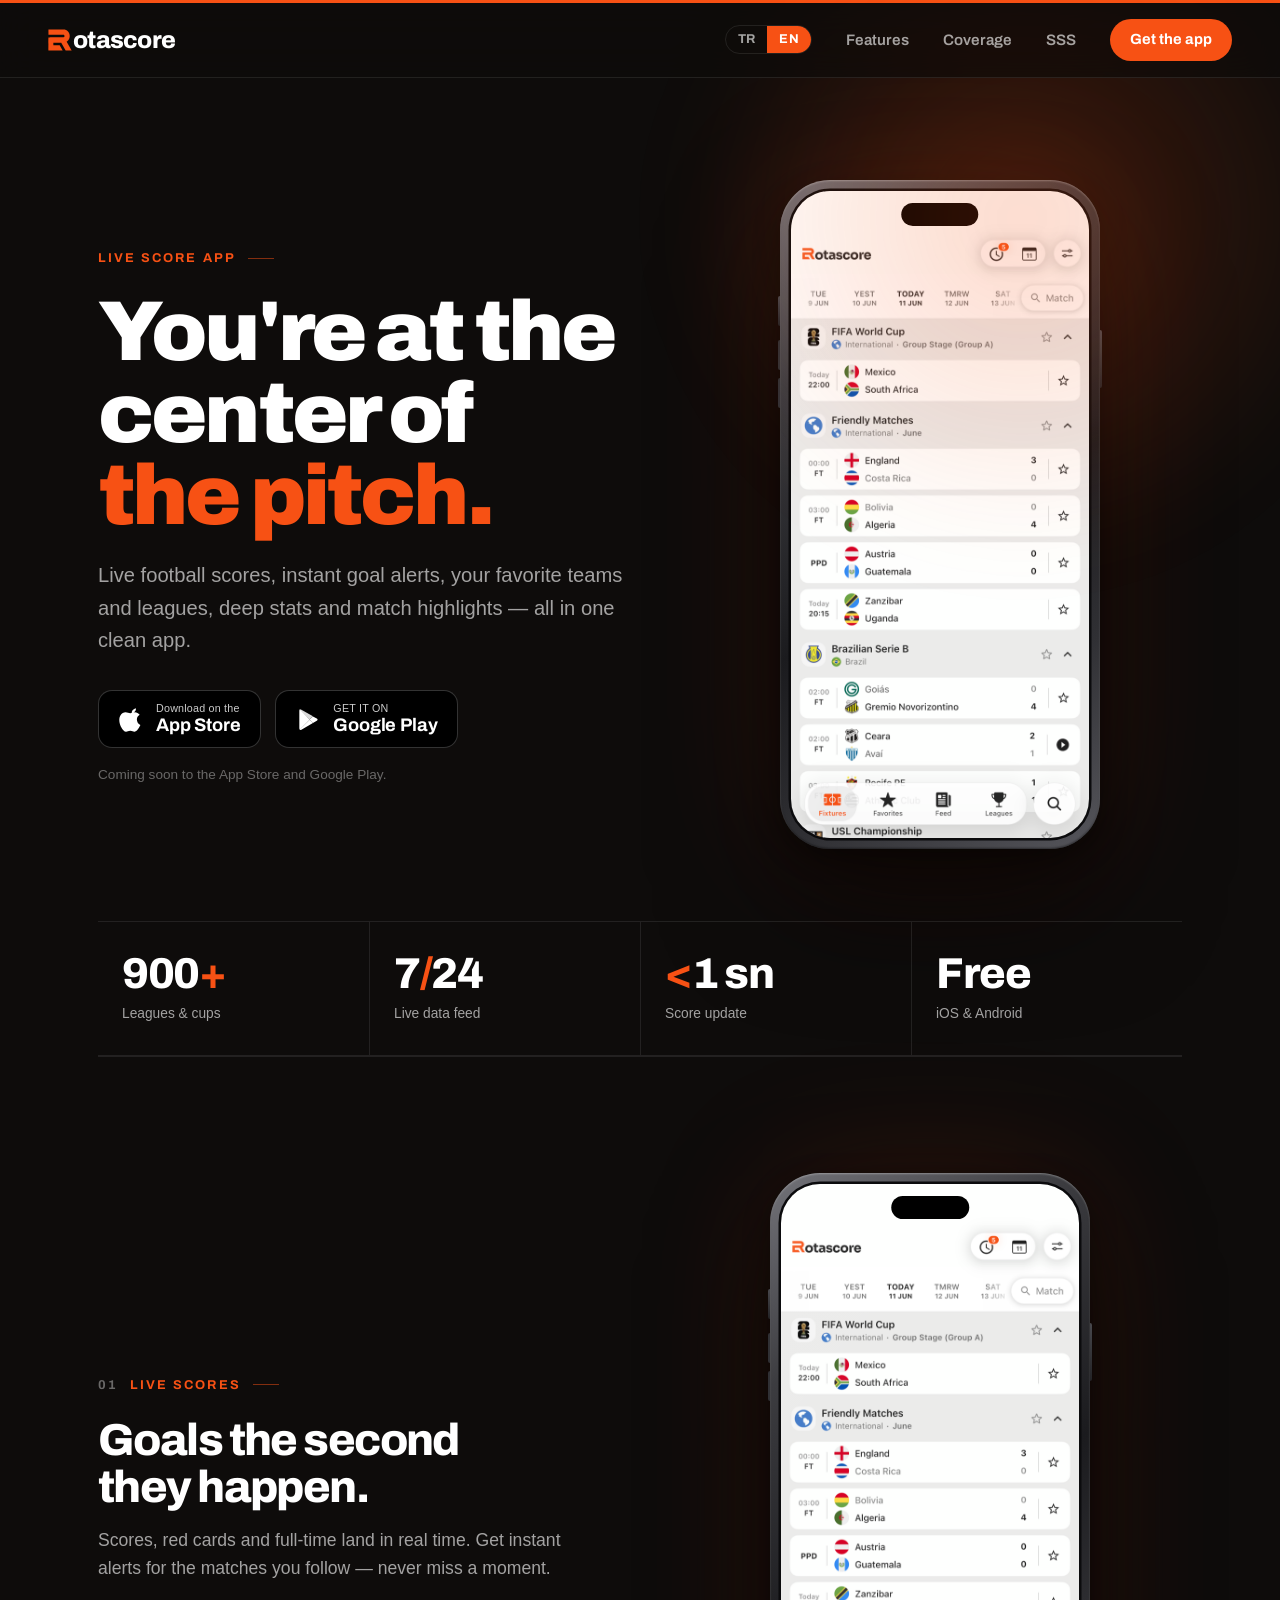
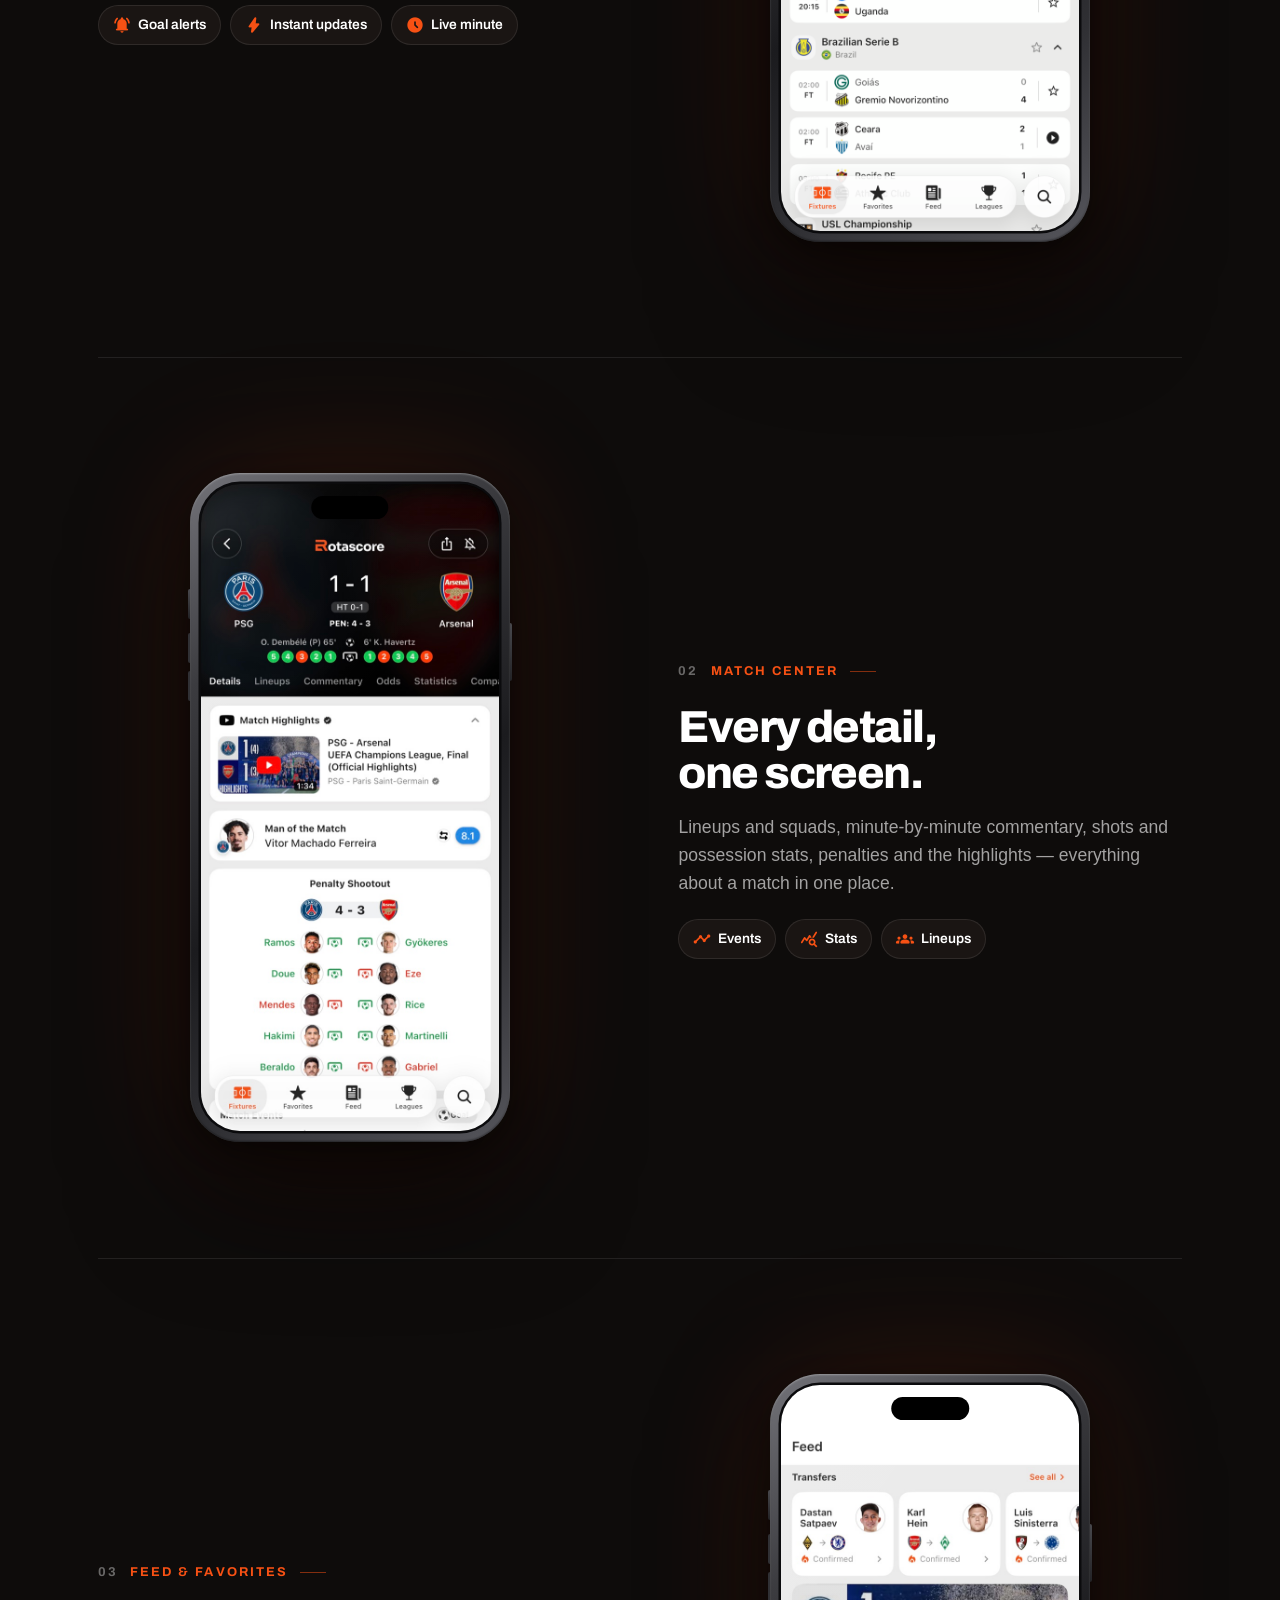
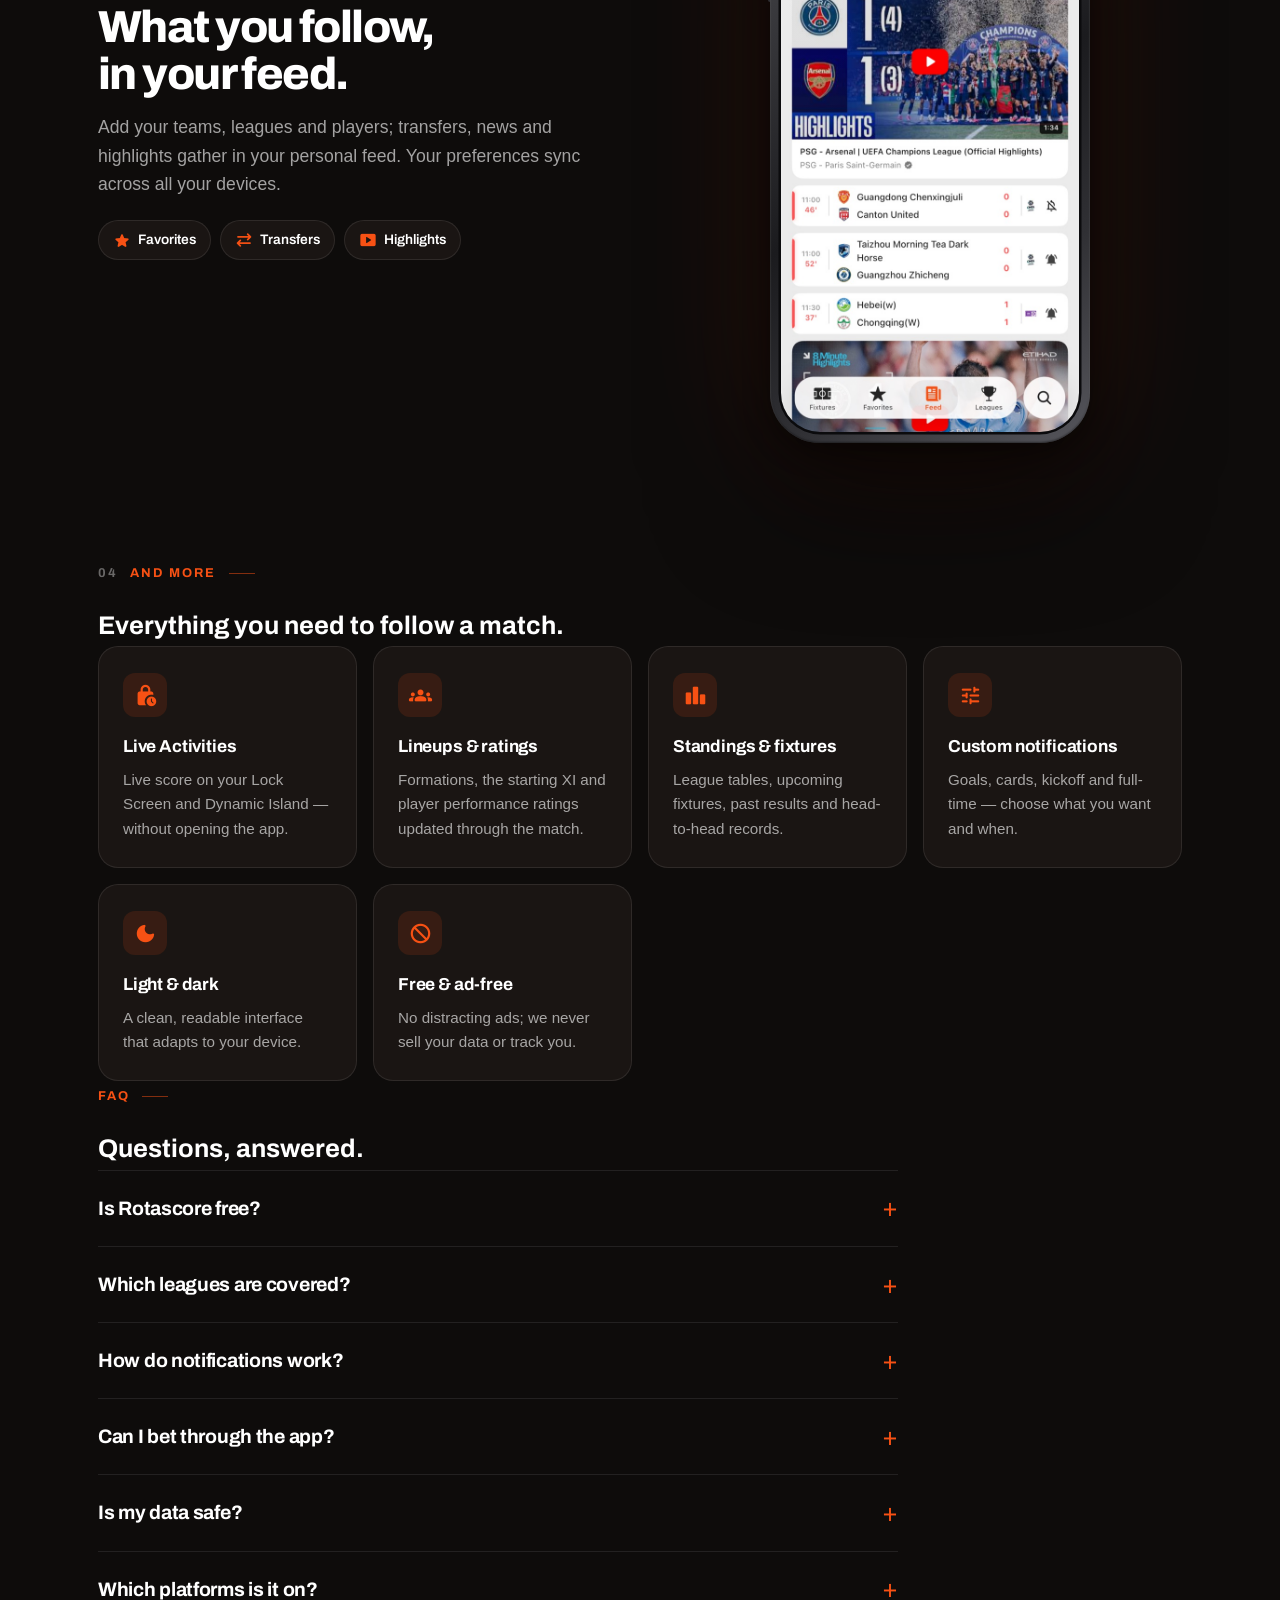
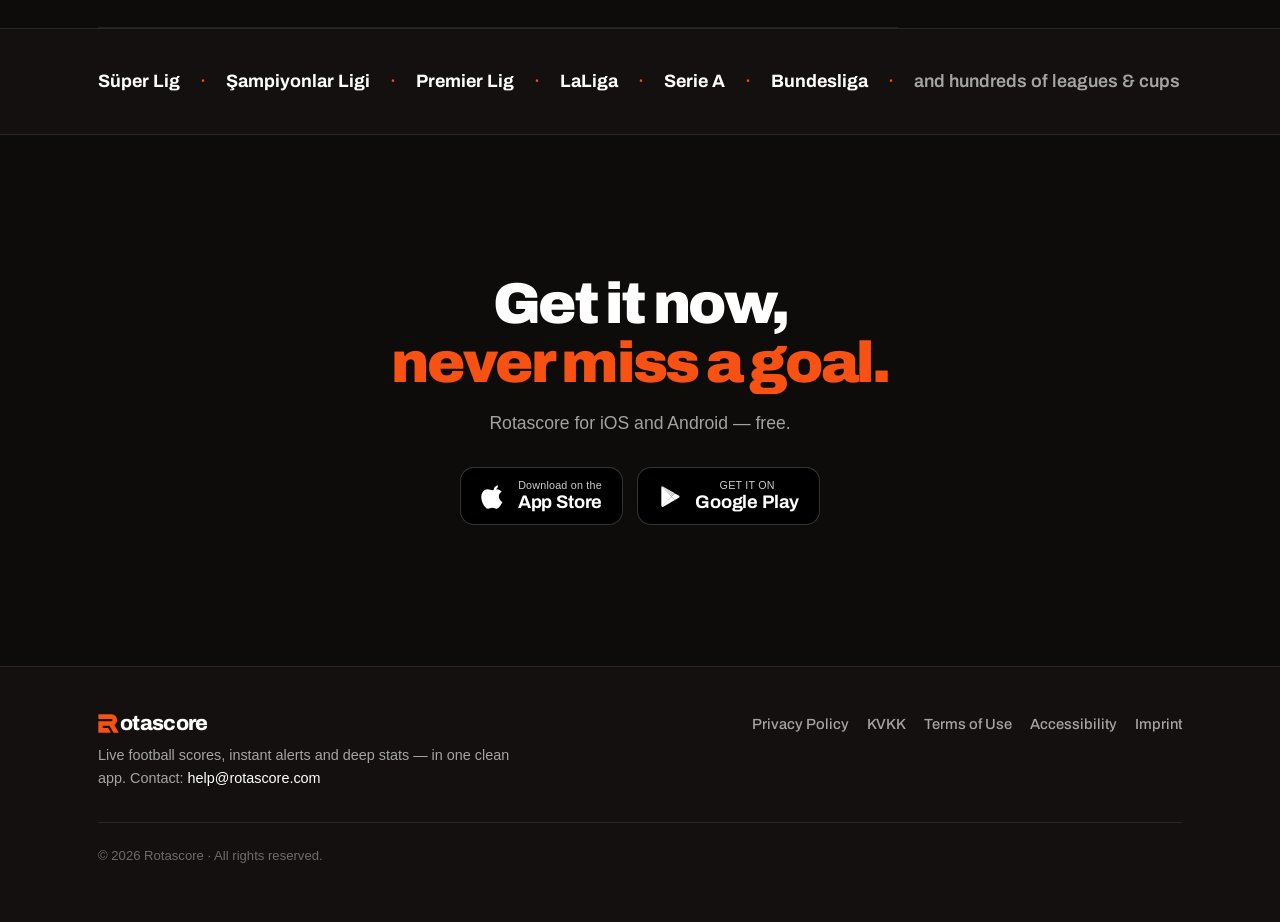
==== index.html @ ac4cb702 "feat(site): clean URLs (no .html) + richer content (feature grid + FAQ) - Clean URLs: all internal l" ====
<!DOCTYPE html>
<html lang="tr">
<head>
  <meta charset="UTF-8" />
  <meta name="viewport" content="width=device-width, initial-scale=1.0" />
  <title>Rotascore — Canlı Skor Uygulaması</title>
  <meta name="description" content="Rotascore: canlı futbol skorları, anlık gol bildirimleri, favori takım ve lig takibi, derin istatistikler ve maç özetleri. iOS ve Android için indir." />
  <meta name="theme-color" content="#0E0C0B" />
  <meta property="og:title" content="Rotascore — Canlı Skor Uygulaması" />
  <meta property="og:description" content="Canlı skorlar, anlık bildirimler ve derin istatistikler — tek, sade bir uygulamada." />
  <meta property="og:type" content="website" />
  <meta property="og:url" content="https://rotascore.com/" />
  <script src="/lang.js"></script>
  <link rel="preconnect" href="https://fonts.googleapis.com" />
  <link rel="preconnect" href="https://fonts.gstatic.com" crossorigin />
  <link rel="stylesheet" href="https://fonts.googleapis.com/css2?family=Archivo:wght@400;500;600;700;800;900&display=swap" />
  <link rel="stylesheet" href="https://fonts.googleapis.com/css2?family=Material+Symbols+Rounded:opsz,wght,FILL,GRAD@24,500,1,0&display=block" />
  <link rel="stylesheet" href="/style.css?v=9" />
  <link rel="canonical" href="https://rotascore.com/" />
  <link rel="alternate" hreflang="tr" href="https://rotascore.com/" />
  <link rel="alternate" hreflang="en" href="https://rotascore.com/" />
  <link rel="icon" type="image/png" sizes="32x32" href="/icon-32.png" />
  <link rel="icon" type="image/png" sizes="16x16" href="/icon-16.png" />
  <link rel="apple-touch-icon" href="/apple-touch-icon.png" />
  <link rel="manifest" href="/site.webmanifest" />
  <meta property="og:image" content="https://rotascore.com/og.png" />
  <meta name="twitter:card" content="summary_large_image" />
  <meta name="twitter:image" content="https://rotascore.com/og.png" />
  <meta property="og:image:width" content="1200" />
  <meta property="og:image:height" content="630" />
  <meta property="og:site_name" content="Rotascore" />
  <meta name="twitter:title" content="Rotascore — Canlı Skor Uygulaması" />
  <meta name="twitter:description" content="Canlı skorlar, anlık bildirimler ve derin istatistikler — tek, sade bir uygulamada." />
  <!-- TODO: App Store yayininda ekle -> <meta name="apple-itunes-app" content="app-id=APP_STORE_ID"> -->
  <script type="application/ld+json">
  {"@context":"https://schema.org","@type":"MobileApplication","name":"Rotascore","operatingSystem":"iOS, Android","applicationCategory":"SportsApplication","description":"Canli futbol skorlari, anlik gol bildirimleri, favori takibi, derin istatistikler ve mac ozetleri.","offers":{"@type":"Offer","price":"0","priceCurrency":"TRY"},"publisher":{"@type":"Organization","name":"Rotascore"},"url":"https://rotascore.com/"}
  </script>
  <script type="application/ld+json">
  {"@context":"https://schema.org","@type":"FAQPage","mainEntity":[{"@type":"Question","name":"Rotascore ucretsiz mi?","acceptedAnswer":{"@type":"Answer","text":"Evet, Rotascore tamamen ucretsizdir ve uygulama ici satin alma icermez."}},{"@type":"Question","name":"Hangi ligleri kapsiyor?","acceptedAnswer":{"@type":"Answer","text":"Super Lig, Sampiyonlar Ligi, Premier Lig, LaLiga, Serie A ve Bundesliga dahil 900'den fazla lig ve kupayi kapsar."}},{"@type":"Question","name":"Bildirimler nasil calisiyor?","acceptedAnswer":{"@type":"Answer","text":"Takip ettigin takim ve maclar icin gol, kart ve mac sonu gibi anlik bildirimler alirsin; hangilerini istedigini ayarlardan secebilirsin."}},{"@type":"Question","name":"Uygulamadan bahis oynayabilir miyim?","acceptedAnswer":{"@type":"Answer","text":"Hayir. Gosterilen oranlar yalnizca bilgilendirme amaclidir; Rotascore bahis hizmeti sunmaz ve hicbir bahis sitesine yonlendirme yapmaz."}},{"@type":"Question","name":"Verilerim guvende mi?","acceptedAnswer":{"@type":"Answer","text":"Reklam amacli takip yapmaz, verini satmayiz. Ayrintilar icin Gizlilik Politikasi'na bakabilirsin."}},{"@type":"Question","name":"Hangi platformlarda var?","acceptedAnswer":{"@type":"Answer","text":"Rotascore iOS ve Android icin cok yakinda yayinda olacak."}}]}
  </script>
</head>
<body>

  <!-- HEADER (lang toggle is injected into nav by lang.js) -->
  <header class="site-header">
    <a class="brand" href="/" aria-label="Rotascore"><img class="rlogo" src="/logo.svg" alt="" />otascore</a>
    <nav aria-label="Ana menü">
      <a class="lnk" href="#ozellikler"><span data-l="tr">Özellikler</span><span data-l="en">Features</span></a>
      <a class="lnk" href="#kapsam"><span data-l="tr">Kapsam</span><span data-l="en">Coverage</span></a>
      <a class="lnk" href="#sss">SSS</a>
      <a class="nav-cta" href="#indir"><span data-l="tr">İndir</span><span data-l="en">Get the app</span></a>
    </nav>
  </header>

  <!-- HERO -->
  <section class="container">
    <div class="hero">
      <div class="hero-copy">
        <div class="eyebrow rise"><span data-l="tr">Canlı skor uygulaması</span><span data-l="en">Live score app</span></div>
        <h1 class="rise d1" data-l="tr">Sahanın<br>merkezinde<br><span class="accent">sen varsın.</span></h1>
        <h1 class="rise d1" data-l="en">You're at the<br>center of<br><span class="accent">the pitch.</span></h1>
        <p class="lede rise d2" data-l="tr">Canlı futbol skorları, anlık gol bildirimleri, favori takım ve liglerin, derin istatistikler ve maç özetleri — hepsi tek, sade bir uygulamada.</p>
        <p class="lede rise d2" data-l="en">Live football scores, instant goal alerts, your favorite teams and leagues, deep stats and match highlights — all in one clean app.</p>
        <div class="store-row rise d3" id="indir">
          <!-- TODO: yayına alınca href'leri App Store / Google Play linkleriyle değiştir -->
          <a class="btn-store" href="#" aria-label="App Store">
            <svg viewBox="0 0 24 24" fill="#fff" aria-hidden="true"><path d="M16.365 1.43c0 1.14-.42 2.2-1.1 3-.74.88-1.96 1.56-3.05 1.47-.13-1.1.42-2.27 1.06-3.02.72-.85 2.02-1.5 3.09-1.45zM20.5 17.2c-.55 1.27-.82 1.84-1.53 2.97-.99 1.57-2.39 3.52-4.12 3.53-1.54.02-1.94-1-4.03-.99-2.09.01-2.53 1.01-4.07.99-1.73-.02-3.06-1.78-4.05-3.35-2.77-4.38-3.06-9.51-1.35-12.24 1.21-1.93 3.13-3.06 4.93-3.06 1.84 0 3 .99 4.52.99 1.48 0 2.38-.99 4.51-.99 1.61 0 3.32.88 4.54 2.39-3.99 2.18-3.34 7.86.66 9.75z"/></svg>
            <span><span class="s1" data-l="tr">İndir</span><span class="s1" data-l="en">Download on the</span><span class="s2">App Store</span></span>
          </a>
          <a class="btn-store" href="#" aria-label="Google Play">
            <svg viewBox="0 0 24 24" aria-hidden="true"><path fill="#fff" d="M3.6 2.3c-.25.27-.4.69-.4 1.23v16.94c0 .54.15.96.4 1.23l.06.05L13.1 12.3v-.2L3.66 2.25l-.06.05z"/><path fill="#fff" d="M16.2 15.45 13.1 12.3v-.2l3.1-3.1.07.04 3.67 2.09c1.05.6 1.05 1.57 0 2.17l-3.67 2.09-.07.07z"/><path fill="#fff" d="m16.27 15.4-3.17-3.1L3.6 21.7c.35.37.92.41 1.57.05l11.1-6.35z"/><path fill="#fff" d="M16.27 8.9 5.17 2.55C4.52 2.18 3.95 2.23 3.6 2.6l9.5 9.5 3.17-3.2z" opacity=".85"/></svg>
            <span><span class="s1" data-l="tr">İNDİR</span><span class="s1" data-l="en">GET IT ON</span><span class="s2">Google Play</span></span>
          </a>
        </div>
        <p class="store-note"><span data-l="tr">App Store ve Google Play'de çok yakında.</span><span data-l="en">Coming soon to the App Store and Google Play.</span></p>
      </div>
      <div class="phone-wrap rise d2">
        <div class="phone float">
          <div class="screen">
            <div class="island"></div>
            <img src="/shots/home.png" alt="Rotascore — live matches screen" />
          </div>
        </div>
      </div>
    </div>
  </section>

  <!-- STATS -->
  <section class="container">
    <div class="stats">
      <div class="stat"><div class="n">900<em>+</em></div><div class="l"><span data-l="tr">Lig &amp; kupa</span><span data-l="en">Leagues &amp; cups</span></div></div>
      <div class="stat"><div class="n">7<em>/</em>24</div><div class="l"><span data-l="tr">Canlı veri akışı</span><span data-l="en">Live data feed</span></div></div>
      <div class="stat"><div class="n"><em>&lt;</em>1 sn</div><div class="l"><span data-l="tr">Skor güncellemesi</span><span data-l="en">Score update</span></div></div>
      <div class="stat"><div class="n"><span data-l="tr">Ücretsiz</span><span data-l="en">Free</span></div><div class="l">iOS &amp; Android</div></div>
    </div>
  </section>

  <!-- FEATURE ROWS -->
  <div id="ozellikler" class="container">

    <section class="frow">
      <div class="copy">
        <div class="eyebrow"><span class="no">01</span> <span data-l="tr">Canlı skor</span><span data-l="en">Live scores</span></div>
        <h2 data-l="tr">Goller saniyesinde,<br>cebinde.</h2>
        <h2 data-l="en">Goals the second<br>they happen.</h2>
        <p data-l="tr">Skorlar, kırmızı kartlar ve maç sonları gerçek zamanlı düşer. Takip ettiğin maçlar için anlık bildirim al; tek bir an bile kaçmasın.</p>
        <p data-l="en">Scores, red cards and full-time land in real time. Get instant alerts for the matches you follow — never miss a moment.</p>
        <div class="chips">
          <span class="chip"><span class="material-symbols-rounded">notifications_active</span><span data-l="tr">Gol bildirimi</span><span data-l="en">Goal alerts</span></span>
          <span class="chip"><span class="material-symbols-rounded">bolt</span><span data-l="tr">Anlık güncelleme</span><span data-l="en">Instant updates</span></span>
          <span class="chip"><span class="material-symbols-rounded">schedule</span><span data-l="tr">Canlı dakika</span><span data-l="en">Live minute</span></span>
        </div>
      </div>
      <div class="media">
        <div class="phone"><div class="screen"><div class="island"></div><img src="/shots/home.png" alt="Live matches list" loading="lazy" /></div></div>
      </div>
    </section>

    <section class="frow rev">
      <div class="copy">
        <div class="eyebrow"><span class="no">02</span> <span data-l="tr">Maç merkezi</span><span data-l="en">Match center</span></div>
        <h2 data-l="tr">Maçın her detayı,<br>tek ekranda.</h2>
        <h2 data-l="en">Every detail,<br>one screen.</h2>
        <p data-l="tr">Diziliş ve kadrolar, dakika dakika anlatım, şut ve topla oynama istatistikleri, penaltılar ve maç özeti — bir maçla ilgili her şey bir arada.</p>
        <p data-l="en">Lineups and squads, minute-by-minute commentary, shots and possession stats, penalties and the highlights — everything about a match in one place.</p>
        <div class="chips">
          <span class="chip"><span class="material-symbols-rounded">timeline</span><span data-l="tr">Olaylar</span><span data-l="en">Events</span></span>
          <span class="chip"><span class="material-symbols-rounded">query_stats</span><span data-l="tr">İstatistik</span><span data-l="en">Stats</span></span>
          <span class="chip"><span class="material-symbols-rounded">groups</span><span data-l="tr">Kadrolar</span><span data-l="en">Lineups</span></span>
        </div>
      </div>
      <div class="media">
        <div class="phone"><div class="screen"><div class="island"></div><img src="/shots/match.jpg" alt="Match detail screen" loading="lazy" /></div></div>
      </div>
    </section>

    <section class="frow">
      <div class="copy">
        <div class="eyebrow"><span class="no">03</span> <span data-l="tr">Akış &amp; favoriler</span><span data-l="en">Feed &amp; favorites</span></div>
        <h2 data-l="tr">Takip ettiklerin,<br>akışına gelsin.</h2>
        <h2 data-l="en">What you follow,<br>in your feed.</h2>
        <p data-l="tr">Takım, lig ve oyuncularını ekle; transferler, haberler ve maç özetleri kişisel akışında toplansın. Tercihlerin tüm cihazlarında senkron.</p>
        <p data-l="en">Add your teams, leagues and players; transfers, news and highlights gather in your personal feed. Your preferences sync across all your devices.</p>
        <div class="chips">
          <span class="chip"><span class="material-symbols-rounded">star</span><span data-l="tr">Favoriler</span><span data-l="en">Favorites</span></span>
          <span class="chip"><span class="material-symbols-rounded">sync_alt</span><span data-l="tr">Transferler</span><span data-l="en">Transfers</span></span>
          <span class="chip"><span class="material-symbols-rounded">smart_display</span><span data-l="tr">Özetler</span><span data-l="en">Highlights</span></span>
        </div>
      </div>
      <div class="media">
        <div class="phone"><div class="screen"><div class="island"></div><img src="/shots/feed.jpg" alt="Feed screen" loading="lazy" /></div></div>
      </div>
    </section>

  </div>

  <!-- MORE FEATURES -->
  <section class="block">
    <div class="container">
      <div class="eyebrow"><span class="no">04</span> <span data-l="tr">Dahası</span><span data-l="en">And more</span></div>
      <h2 class="section-title" data-l="tr">Bir maçı takip etmek için her şey.</h2>
      <h2 class="section-title" data-l="en">Everything you need to follow a match.</h2>
      <div class="fgrid">
        <div class="fcard">
          <div class="ic"><span class="material-symbols-rounded">lock_clock</span></div>
          <h3><span data-l="tr">Canlı Aktiviteler</span><span data-l="en">Live Activities</span></h3>
          <p><span data-l="tr">Kilit ekranında ve Dynamic Island'da canlı skor — uygulamayı açmadan.</span><span data-l="en">Live score on your Lock Screen and Dynamic Island — without opening the app.</span></p>
        </div>
        <div class="fcard">
          <div class="ic"><span class="material-symbols-rounded">groups</span></div>
          <h3><span data-l="tr">Kadrolar &amp; reytingler</span><span data-l="en">Lineups &amp; ratings</span></h3>
          <p><span data-l="tr">Diziliş, ilk 11 ve maç boyunca güncellenen oyuncu performans puanları.</span><span data-l="en">Formations, the starting XI and player performance ratings updated through the match.</span></p>
        </div>
        <div class="fcard">
          <div class="ic"><span class="material-symbols-rounded">leaderboard</span></div>
          <h3><span data-l="tr">Puan durumu &amp; fikstür</span><span data-l="en">Standings &amp; fixtures</span></h3>
          <p><span data-l="tr">Lig tabloları, gelecek maçlar, geçmiş sonuçlar ve aralarındaki karşılaşmalar.</span><span data-l="en">League tables, upcoming fixtures, past results and head-to-head records.</span></p>
        </div>
        <div class="fcard">
          <div class="ic"><span class="material-symbols-rounded">tune</span></div>
          <h3><span data-l="tr">Özelleştirilebilir bildirim</span><span data-l="en">Custom notifications</span></h3>
          <p><span data-l="tr">Gol, kart, maç başı ve sonu — neyi ne zaman istediğini sen seç.</span><span data-l="en">Goals, cards, kickoff and full-time — choose what you want and when.</span></p>
        </div>
        <div class="fcard">
          <div class="ic"><span class="material-symbols-rounded">dark_mode</span></div>
          <h3><span data-l="tr">Açık &amp; koyu tema</span><span data-l="en">Light &amp; dark</span></h3>
          <p><span data-l="tr">Cihazına uyum sağlayan, sade ve okunaklı bir arayüz.</span><span data-l="en">A clean, readable interface that adapts to your device.</span></p>
        </div>
        <div class="fcard">
          <div class="ic"><span class="material-symbols-rounded">block</span></div>
          <h3><span data-l="tr">Ücretsiz &amp; reklamsız</span><span data-l="en">Free &amp; ad-free</span></h3>
          <p><span data-l="tr">Dikkat dağıtan reklam yok; verini satmaz, seni izlemeyiz.</span><span data-l="en">No distracting ads; we never sell your data or track you.</span></p>
        </div>
      </div>
    </div>
  </section>

  <!-- FAQ -->
  <section class="block" id="sss">
    <div class="container">
      <div class="eyebrow"><span data-l="tr">Sıkça sorulanlar</span><span data-l="en">FAQ</span></div>
      <h2 class="section-title" data-l="tr">Aklındaki sorular.</h2>
      <h2 class="section-title" data-l="en">Questions, answered.</h2>
      <div class="faq">
        <details data-l="tr"><summary>Rotascore ücretsiz mi?</summary><p>Evet, Rotascore tamamen ücretsizdir ve uygulama içi satın alma içermez.</p></details>
        <details data-l="en"><summary>Is Rotascore free?</summary><p>Yes, Rotascore is completely free, with no in-app purchases.</p></details>

        <details data-l="tr"><summary>Hangi ligleri kapsıyor?</summary><p>Süper Lig, Şampiyonlar Ligi, Premier Lig, LaLiga, Serie A ve Bundesliga dâhil 900'den fazla lig ve kupayı kapsar.</p></details>
        <details data-l="en"><summary>Which leagues are covered?</summary><p>Over 900 leagues and cups, including the Süper Lig, Champions League, Premier League, LaLiga, Serie A and Bundesliga.</p></details>

        <details data-l="tr"><summary>Bildirimler nasıl çalışıyor?</summary><p>Takip ettiğin takım ve maçlar için gol, kart ve maç sonu gibi anlık bildirimler alırsın; hangilerini istediğini ayarlardan seçebilirsin.</p></details>
        <details data-l="en"><summary>How do notifications work?</summary><p>You get instant alerts — goals, cards, full-time — for the teams and matches you follow, and you choose which ones in settings.</p></details>

        <details data-l="tr"><summary>Uygulamadan bahis oynayabilir miyim?</summary><p>Hayır. Gösterilen oranlar yalnızca bilgilendirme amaçlıdır; Rotascore bahis hizmeti sunmaz ve hiçbir bahis sitesine yönlendirme yapmaz.</p></details>
        <details data-l="en"><summary>Can I bet through the app?</summary><p>No. Any odds shown are for information only; Rotascore offers no betting service and links to no betting site.</p></details>

        <details data-l="tr"><summary>Verilerim güvende mi?</summary><p>Reklam amaçlı takip yapmaz, verini satmayız. Ayrıntılar için <a href="/privacy">Gizlilik Politikası</a>'na bakabilirsin.</p></details>
        <details data-l="en"><summary>Is my data safe?</summary><p>We don't track you for ads and never sell your data. See our <a href="/privacy">Privacy Policy</a> for details.</p></details>

        <details data-l="tr"><summary>Hangi platformlarda var?</summary><p>Rotascore iOS ve Android için çok yakında yayında olacak.</p></details>
        <details data-l="en"><summary>Which platforms is it on?</summary><p>Rotascore is coming soon for iOS and Android.</p></details>
      </div>
    </div>
  </section>

  <!-- COVERAGE -->
  <section class="coverage" id="kapsam">
    <div class="container">
      <p class="cov-line"><b>Süper Lig</b><span class="sep">·</span><b>Şampiyonlar Ligi</b><span class="sep">·</span><b>Premier Lig</b><span class="sep">·</span><b>LaLiga</b><span class="sep">·</span><b>Serie A</b><span class="sep">·</span><b>Bundesliga</b><span class="sep">·</span><span data-l="tr">ve yüzlerce lig &amp; kupa</span><span data-l="en">and hundreds of leagues &amp; cups</span></p>
    </div>
  </section>

  <!-- DOWNLOAD CTA -->
  <section class="cta">
    <div class="container">
      <h2 data-l="tr">Hemen indir,<br><span class="accent">hiçbir golü kaçırma.</span></h2>
      <h2 data-l="en">Get it now,<br><span class="accent">never miss a goal.</span></h2>
      <p><span data-l="tr">iOS ve Android için Rotascore — ücretsiz.</span><span data-l="en">Rotascore for iOS and Android — free.</span></p>
      <div class="store-row">
        <!-- TODO: yayına alınca href'leri App Store / Google Play linkleriyle değiştir -->
        <a class="btn-store" href="#" aria-label="App Store">
          <svg viewBox="0 0 24 24" fill="#fff" aria-hidden="true"><path d="M16.365 1.43c0 1.14-.42 2.2-1.1 3-.74.88-1.96 1.56-3.05 1.47-.13-1.1.42-2.27 1.06-3.02.72-.85 2.02-1.5 3.09-1.45zM20.5 17.2c-.55 1.27-.82 1.84-1.53 2.97-.99 1.57-2.39 3.52-4.12 3.53-1.54.02-1.94-1-4.03-.99-2.09.01-2.53 1.01-4.07.99-1.73-.02-3.06-1.78-4.05-3.35-2.77-4.38-3.06-9.51-1.35-12.24 1.21-1.93 3.13-3.06 4.93-3.06 1.84 0 3 .99 4.52.99 1.48 0 2.38-.99 4.51-.99 1.61 0 3.32.88 4.54 2.39-3.99 2.18-3.34 7.86.66 9.75z"/></svg>
          <span><span class="s1" data-l="tr">İndir</span><span class="s1" data-l="en">Download on the</span><span class="s2">App Store</span></span>
        </a>
        <a class="btn-store" href="#" aria-label="Google Play">
          <svg viewBox="0 0 24 24" aria-hidden="true"><path fill="#fff" d="M3.6 2.3c-.25.27-.4.69-.4 1.23v16.94c0 .54.15.96.4 1.23l.06.05L13.1 12.3v-.2L3.66 2.25l-.06.05z"/><path fill="#fff" d="M16.2 15.45 13.1 12.3v-.2l3.1-3.1.07.04 3.67 2.09c1.05.6 1.05 1.57 0 2.17l-3.67 2.09-.07.07z"/><path fill="#fff" d="m16.27 15.4-3.17-3.1L3.6 21.7c.35.37.92.41 1.57.05l11.1-6.35z"/><path fill="#fff" d="M16.27 8.9 5.17 2.55C4.52 2.18 3.95 2.23 3.6 2.6l9.5 9.5 3.17-3.2z" opacity=".85"/></svg>
          <span><span class="s1" data-l="tr">İNDİR</span><span class="s1" data-l="en">GET IT ON</span><span class="s2">Google Play</span></span>
        </a>
      </div>
    </div>
  </section>

  <!-- FOOTER -->
  <footer class="site-footer">
    <div class="container">
      <div>
        <a class="brand" href="/" aria-label="Rotascore"><img class="rlogo" src="/logo.svg" alt="" />otascore</a>
        <p class="org"><span data-l="tr">Canlı futbol skorları, anlık bildirimler ve derin istatistikler — tek, sade bir uygulamada. İletişim: </span><span data-l="en">Live football scores, instant alerts and deep stats — in one clean app. Contact: </span><a href="mailto:help@rotascore.com">help@rotascore.com</a></p>
      </div>
      <nav class="foot-links" aria-label="Yasal">
        <a href="/privacy"><span data-l="tr">Gizlilik Politikası</span><span data-l="en">Privacy Policy</span></a>
        <a href="/kvkk">KVKK</a>
        <a href="/terms"><span data-l="tr">Kullanım Koşulları</span><span data-l="en">Terms of Use</span></a>
        <a href="/accessibility"><span data-l="tr">Erişilebilirlik</span><span data-l="en">Accessibility</span></a>
        <a href="/kunye"><span data-l="tr">Künye</span><span data-l="en">Imprint</span></a>
      </nav>
      <p class="copyright">© 2026 Rotascore · <span data-l="tr">Tüm hakları saklıdır.</span><span data-l="en">All rights reserved.</span></p>
    </div>
  </footer>

</body>
</html>
---- style.css ----
/* Rotascore — site design system (v7).
   Brand: warm near-black #0E0C0B + orange #F75114, Archivo display + system body,
   real app screenshots in titanium frames. Editorial, asymmetric — not template. */

:root {
  --brand: #F75114;
  --brand-2: #ff7a33;
  --brand-soft: rgba(247, 81, 20, 0.13);
  --bg: #0E0C0B;
  --bg-2: #141010;
  --surface: #1a1513;
  --surface-2: #221b17;
  --text: #ffffff;
  --muted: rgba(255, 255, 255, 0.62);
  --faint: rgba(255, 255, 255, 0.38);
  --line: rgba(255, 255, 255, 0.09);
  --radius: 20px;
  --radius-sm: 13px;
  --maxw: 1180px;
  --display: 'Archivo', -apple-system, BlinkMacSystemFont, sans-serif;
  --body: -apple-system, BlinkMacSystemFont, 'SF Pro Text', 'Segoe UI', Roboto, Helvetica, Arial, sans-serif;
}

* { margin: 0; padding: 0; box-sizing: border-box; }
html { scroll-behavior: smooth; -webkit-text-size-adjust: 100%; }

body {
  position: relative;
  background: var(--bg);
  color: var(--text);
  font-family: var(--body);
  font-size: 17px;
  line-height: 1.6;
  -webkit-font-smoothing: antialiased;
  overflow-x: hidden;
}
/* thin brand line pinned to the very top — a small bit of craft */
body { border-top: 3px solid var(--brand); }
/* one restrained atmospheric glow, top-right of the hero only */
.hero::after {
  content: ''; position: absolute; z-index: 0; pointer-events: none;
  width: 720px; height: 720px; border-radius: 50%;
  background: radial-gradient(circle, rgba(247, 81, 20, 0.22) 0%, transparent 68%);
  top: -220px; right: -200px; filter: blur(40px);
}

a { color: var(--brand-2); text-decoration: none; }

.container { position: relative; z-index: 1; max-width: var(--maxw); margin: 0 auto; padding: 0 clamp(22px, 5vw, 48px); }
section { position: relative; z-index: 1; }

/* ── Wordmark (real orange R monogram + "otascore") ───────────────── */
.brand {
  display: inline-flex; align-items: center; gap: 1px;
  font-family: var(--display); font-weight: 800; font-size: 1.5rem;
  letter-spacing: -0.03em; line-height: 1; color: var(--text);
}
.brand .rlogo { height: 0.9em; width: auto; display: block; }

/* ── Eyebrow (numbered, orange, tracked) ──────────────────────────── */
.eyebrow {
  display: inline-flex; align-items: center; gap: 12px;
  font-family: var(--display); font-weight: 700; font-size: 0.8rem;
  letter-spacing: 0.16em; text-transform: uppercase; color: var(--brand);
  margin-bottom: 22px;
}
.eyebrow .no { color: var(--faint); font-variant-numeric: tabular-nums; }
.eyebrow::after { content: ''; width: 26px; height: 1px; background: rgba(247, 81, 20, 0.5); }

/* ── Header ───────────────────────────────────────────────────────── */
.site-header {
  position: sticky; top: 0; z-index: 50;
  display: flex; align-items: center; justify-content: space-between; gap: 16px;
  padding: 16px clamp(22px, 5vw, 48px);
  background: rgba(14, 12, 11, 0.7);
  backdrop-filter: saturate(160%) blur(18px);
  -webkit-backdrop-filter: saturate(160%) blur(18px);
  border-bottom: 1px solid var(--line);
}
.site-header nav { display: flex; align-items: center; gap: clamp(14px, 3vw, 34px); }
.site-header nav .lnk { font-family: var(--display); font-weight: 600; font-size: 0.95rem; color: var(--muted); transition: color 0.18s; }
.site-header nav .lnk:hover { color: var(--text); }
.site-header .nav-cta {
  font-family: var(--display); font-weight: 700; font-size: 0.92rem; color: #fff;
  background: var(--brand); padding: 9px 20px; border-radius: 100px;
  transition: transform 0.18s, box-shadow 0.18s;
}
.site-header .nav-cta:hover { transform: translateY(-1px); box-shadow: 0 8px 22px rgba(247, 81, 20, 0.4); }
@media (max-width: 680px) { .site-header nav .lnk { display: none; } }

/* ── Display type ─────────────────────────────────────────────────── */
h1, h2, h3 { font-family: var(--display); }

/* ── Hero ─────────────────────────────────────────────────────────── */
.hero {
  position: relative;
  display: grid; grid-template-columns: 1.05fr 0.95fr; align-items: center;
  gap: clamp(28px, 5vw, 70px);
  padding: clamp(48px, 8vw, 104px) 0 clamp(40px, 6vw, 72px);
}
.hero-copy { max-width: 580px; }
.hero h1 {
  font-weight: 900; font-size: clamp(3rem, 7.2vw, 5.3rem);
  line-height: 0.97; letter-spacing: -0.045em; margin-bottom: 22px;
}
.hero h1 .accent { color: var(--brand); }
.hero .lede { font-size: clamp(1.08rem, 1.6vw, 1.26rem); color: var(--muted); margin-bottom: 34px; max-width: 31em; }
.store-row { display: flex; flex-wrap: wrap; gap: 14px; }
.store-note { margin-top: 16px; font-size: 0.85rem; color: var(--faint); }

/* ── Stat strip ───────────────────────────────────────────────────── */
.stats {
  display: grid; grid-template-columns: repeat(4, 1fr);
  border-top: 1px solid var(--line); border-bottom: 1px solid var(--line);
}
.stat { padding: 30px clamp(8px, 2vw, 24px); border-left: 1px solid var(--line); }
.stat:first-child { border-left: none; }
.stat .n { font-family: var(--display); font-weight: 800; font-size: clamp(1.8rem, 4vw, 2.7rem); letter-spacing: -0.03em; line-height: 1; }
.stat .n em { color: var(--brand); font-style: normal; }
.stat .l { margin-top: 8px; color: var(--muted); font-size: 0.86rem; }
@media (max-width: 680px) { .stats { grid-template-columns: repeat(2, 1fr); } .stat:nth-child(3) { border-left: none; } .stat:nth-child(n+3) { border-top: 1px solid var(--line); } }

/* ── Store badges ─────────────────────────────────────────────────── */
.btn-store {
  display: inline-flex; align-items: center; gap: 12px;
  background: #000; color: #fff; padding: 12px 20px; border-radius: 14px;
  border: 1px solid rgba(255, 255, 255, 0.2);
  transition: transform 0.18s ease, border-color 0.18s ease;
}
.btn-store:hover { transform: translateY(-2px); border-color: rgba(255, 255, 255, 0.42); }
.btn-store svg { width: 25px; height: 25px; flex: none; }
.btn-store .s1 { display: block; font-size: 0.67rem; letter-spacing: 0.02em; opacity: 0.8; line-height: 1.1; }
.btn-store .s2 { display: block; font-family: var(--display); font-weight: 700; font-size: 1.14rem; line-height: 1.12; letter-spacing: -0.01em; }

/* ── Device frame (titanium bezel + real screenshot) ──────────────── */
.phone-wrap { display: flex; justify-content: center; }
.phone {
  position: relative; width: min(320px, 78vw); border-radius: 50px; padding: 11px;
  background: linear-gradient(145deg, #74747a 0%, #3c3c40 24%, #1b1b1e 54%, #303034 76%, #56565c 100%);
  box-shadow: 0 1px 2px rgba(255,255,255,0.32) inset, 0 -1px 2px rgba(0,0,0,0.5) inset,
    0 56px 116px rgba(0,0,0,0.6), 0 8px 26px rgba(0,0,0,0.4), 0 0 140px rgba(247,81,20,0.16);
}
.phone.float { animation: float 6.5s ease-in-out infinite; }
.phone::before { content: ''; position: absolute; left: -2px; top: 116px; width: 2px; height: 30px; background: linear-gradient(#48484d, #232326); border-radius: 3px 0 0 3px; box-shadow: 0 44px 0 #303034, 0 82px 0 #303034; }
.phone::after { content: ''; position: absolute; right: -2px; top: 150px; width: 2px; height: 58px; background: linear-gradient(#48484d, #232326); border-radius: 0 3px 3px 0; }
.phone .screen { position: relative; border-radius: 39px; overflow: hidden; background: #000; display: block; box-shadow: 0 0 0 2.5px #0b0b0d; }
.phone .screen img { width: 100%; display: block; }
.phone .screen::after { content: ''; position: absolute; inset: 0; pointer-events: none; z-index: 3; background: linear-gradient(125deg, rgba(255,255,255,0.1) 0%, rgba(255,255,255,0.03) 18%, transparent 42%); }
.phone .island { position: absolute; top: 12px; left: 50%; transform: translateX(-50%); width: 26%; height: 23px; background: #000; border-radius: 100px; z-index: 4; }

/* ── Feature rows (alternating editorial — the real product) ──────── */
.frow {
  display: grid; grid-template-columns: 1fr 1fr; align-items: center;
  gap: clamp(36px, 6vw, 96px);
  padding: clamp(60px, 9vw, 120px) 0;
  border-top: 1px solid var(--line);
}
.frow .media { display: flex; justify-content: center; }
.frow.rev .copy { order: 2; }
.frow.rev .media { order: 1; }
.frow .copy { max-width: 520px; }
.frow h2 { font-weight: 800; font-size: clamp(1.9rem, 3.6vw, 2.8rem); line-height: 1.04; letter-spacing: -0.035em; margin-bottom: 16px; }
.frow p { color: var(--muted); font-size: 1.1rem; margin-bottom: 22px; }
.chips { display: flex; flex-wrap: wrap; gap: 9px; }
.chip {
  display: inline-flex; align-items: center; gap: 7px;
  font-family: var(--display); font-weight: 600; font-size: 0.86rem;
  color: var(--text); background: var(--surface); border: 1px solid var(--line);
  padding: 8px 14px; border-radius: 100px;
}
.chip .material-symbols-rounded { font-size: 18px; color: var(--brand); }

/* ── Secondary feature grid ───────────────────────────────────────── */
.fgrid { display: grid; grid-template-columns: repeat(auto-fit, minmax(250px, 1fr)); gap: 16px; }
.fcard { background: var(--surface); border: 1px solid var(--line); border-radius: var(--radius); padding: 26px 24px; transition: border-color 0.2s ease, transform 0.2s ease; }
.fcard:hover { border-color: color-mix(in srgb, var(--brand) 40%, var(--line)); transform: translateY(-3px); }
.fcard .ic { width: 44px; height: 44px; border-radius: 12px; background: var(--brand-soft); color: var(--brand); display: flex; align-items: center; justify-content: center; margin-bottom: 16px; }
.fcard .ic .material-symbols-rounded { font-size: 23px; }
.fcard h3 { font-family: var(--display); font-weight: 700; font-size: 1.08rem; margin-bottom: 7px; letter-spacing: -0.01em; }
.fcard p { color: var(--muted); font-size: 0.95rem; }

/* ── FAQ ──────────────────────────────────────────────────────────── */
.faq { max-width: 800px; }
.faq details { border-top: 1px solid var(--line); padding: 22px 0; }
.faq details:last-child { border-bottom: 1px solid var(--line); }
.faq summary { font-family: var(--display); font-weight: 700; font-size: clamp(1.05rem, 2vw, 1.22rem); cursor: pointer; list-style: none; display: flex; justify-content: space-between; align-items: center; gap: 18px; letter-spacing: -0.015em; }
.faq summary::-webkit-details-marker { display: none; }
.faq summary::after { content: '+'; color: var(--brand); font-size: 1.6rem; font-weight: 400; line-height: 1; transition: transform 0.2s ease; flex: none; }
.faq details[open] summary::after { transform: rotate(45deg); }
.faq details p { color: var(--muted); font-size: 1.02rem; margin-top: 14px; max-width: 70ch; }

/* ── Coverage strip ───────────────────────────────────────────────── */
.coverage { border-top: 1px solid var(--line); border-bottom: 1px solid var(--line); background: var(--bg-2); }
.coverage .container { padding-top: 38px; padding-bottom: 38px; }
.cov-line { display: flex; flex-wrap: wrap; gap: 10px 20px; align-items: center; font-family: var(--display); font-weight: 600; font-size: clamp(0.95rem, 1.6vw, 1.12rem); color: var(--muted); }
.cov-line b { color: var(--text); font-weight: 700; }
.cov-line .sep { color: var(--brand); }

/* ── Download CTA ─────────────────────────────────────────────────── */
.cta { text-align: center; padding: clamp(76px, 11vw, 150px) 0; }
.cta h2 { font-weight: 900; font-size: clamp(2.1rem, 5vw, 3.6rem); letter-spacing: -0.04em; line-height: 1.02; margin-bottom: 16px; max-width: 14ch; margin-left: auto; margin-right: auto; }
.cta h2 .accent { color: var(--brand); }
.cta p { color: var(--muted); margin-bottom: 30px; font-size: 1.1rem; }
.cta .store-row { justify-content: center; }

/* ── Footer ───────────────────────────────────────────────────────── */
.site-footer { border-top: 1px solid var(--line); padding: 46px 0 56px; background: var(--bg-2); }
.site-footer .container { display: flex; flex-wrap: wrap; gap: 24px; justify-content: space-between; align-items: flex-start; }
.site-footer .brand { font-size: 1.3rem; margin-bottom: 10px; }
.site-footer .org { color: var(--muted); font-size: 0.9rem; max-width: 30em; }
.site-footer .org a { color: var(--text); }
.foot-links { display: flex; flex-wrap: wrap; gap: 8px 18px; }
.foot-links a { font-family: var(--display); color: var(--muted); font-size: 0.92rem; font-weight: 500; }
.foot-links a:hover { color: var(--brand); }
.copyright { width: 100%; color: var(--faint); font-size: 0.82rem; padding-top: 22px; margin-top: 8px; border-top: 1px solid var(--line); }

/* ── Legal / document pages ───────────────────────────────────────── */
.doc { position: relative; z-index: 1; max-width: 840px; margin: 0 auto; padding: clamp(36px, 6vw, 64px) clamp(22px, 5vw, 32px) 92px; }
.doc .brand { margin-bottom: 34px; font-size: 1.4rem; }
.doc h1 { font-weight: 800; font-size: clamp(1.9rem, 4vw, 2.5rem); line-height: 1.12; letter-spacing: -0.035em; margin-bottom: 8px; }
.doc .updated, .doc .sub { color: var(--muted); font-size: 0.92rem; margin-bottom: 30px; }
.doc h2 { font-family: var(--display); font-weight: 700; font-size: 1.4rem; margin: 36px 0 12px; padding-top: 24px; border-top: 1px solid var(--line); letter-spacing: -0.02em; }
.doc h3 { font-family: var(--display); font-weight: 700; font-size: 1.12rem; margin: 22px 0 10px; }
.doc p, .doc li, .doc td, .doc th { font-size: 1rem; color: rgba(255, 255, 255, 0.82); }
.doc p, .doc li { margin-bottom: 12px; }
.doc ul, .doc ol { padding-left: 22px; margin-bottom: 12px; }
.doc strong { color: var(--text); font-weight: 700; }
.doc table { width: 100%; border-collapse: collapse; background: var(--surface); border: 1px solid var(--line); border-radius: var(--radius-sm); overflow: hidden; margin: 16px 0 24px; }
.doc th, .doc td { text-align: left; padding: 12px 14px; border-bottom: 1px solid var(--line); vertical-align: top; }
.doc thead th { font-family: var(--display); text-transform: uppercase; letter-spacing: 0.04em; color: var(--faint); font-size: 0.78rem; font-weight: 700; }
.doc tr:last-child td { border-bottom: none; }
.doc .lang-note { display: inline-block; font-size: 0.9rem; color: var(--brand-2); background: var(--brand-soft); border-radius: 100px; padding: 7px 16px; margin-bottom: 26px; }
.doc .note { margin-top: 26px; padding: 16px 18px; background: var(--surface); border: 1px solid var(--line); border-radius: var(--radius-sm); color: var(--muted); font-size: 0.92rem; }

/* ── Motion ───────────────────────────────────────────────────────── */
@keyframes float { 0%, 100% { transform: translateY(0); } 50% { transform: translateY(-9px); } }
@keyframes rise { from { opacity: 0; transform: translateY(22px); } to { opacity: 1; transform: translateY(0); } }
.rise { animation: rise 0.7s cubic-bezier(0.16, 1, 0.3, 1) both; }
.rise.d1 { animation-delay: 0.08s; } .rise.d2 { animation-delay: 0.16s; } .rise.d3 { animation-delay: 0.24s; }
@media (prefers-reduced-motion: reduce) { * { animation: none !important; scroll-behavior: auto !important; } }

a:focus-visible, button:focus-visible { outline: 2px solid var(--brand); outline-offset: 3px; border-radius: 6px; }

/* ── Language toggle (TR/EN) ───────────────────────────────────────── */
html[data-lang="tr"] [data-l="en"], html[data-lang="en"] [data-l="tr"] { display: none !important; }
.lang-toggle { display: inline-flex; border: 1px solid var(--line); border-radius: 100px; overflow: hidden; }
.lang-toggle button {
  font-family: var(--display); font-weight: 700; font-size: 0.8rem; letter-spacing: 0.02em;
  padding: 7px 12px; background: transparent; color: var(--muted); border: none; cursor: pointer; line-height: 1;
  transition: background 0.15s, color 0.15s;
}
.lang-toggle button[aria-pressed="true"] { background: var(--brand); color: #fff; }
.lang-toggle-float {
  position: fixed; top: 12px; right: 12px; z-index: 60;
  background: rgba(14, 12, 11, 0.82); backdrop-filter: blur(10px); -webkit-backdrop-filter: blur(10px);
}

/* ── Responsive ───────────────────────────────────────────────────── */
@media (max-width: 880px) {
  body { font-size: 16px; }
  .hero { grid-template-columns: 1fr; text-align: center; padding-top: 36px; }
  .hero-copy { max-width: none; margin: 0 auto; }
  .hero .lede { margin-left: auto; margin-right: auto; }
  .eyebrow { justify-content: center; }
  .store-row { justify-content: center; }
  .phone-wrap { margin-top: 4px; order: -1; }
  .phone { width: min(260px, 66vw); }
  .frow { grid-template-columns: 1fr; text-align: center; gap: 32px; }
  .frow.rev .copy, .frow.rev .media { order: initial; }
  .frow .media { order: -1; }
  .frow .copy { max-width: none; }
  .eyebrow, .chips { justify-content: center; }
  .site-footer .container { flex-direction: column; }
}
.material-symbols-rounded { font-variation-settings: 'FILL' 1, 'wght' 500, 'GRAD' 0, 'opsz' 24; line-height: 1; }
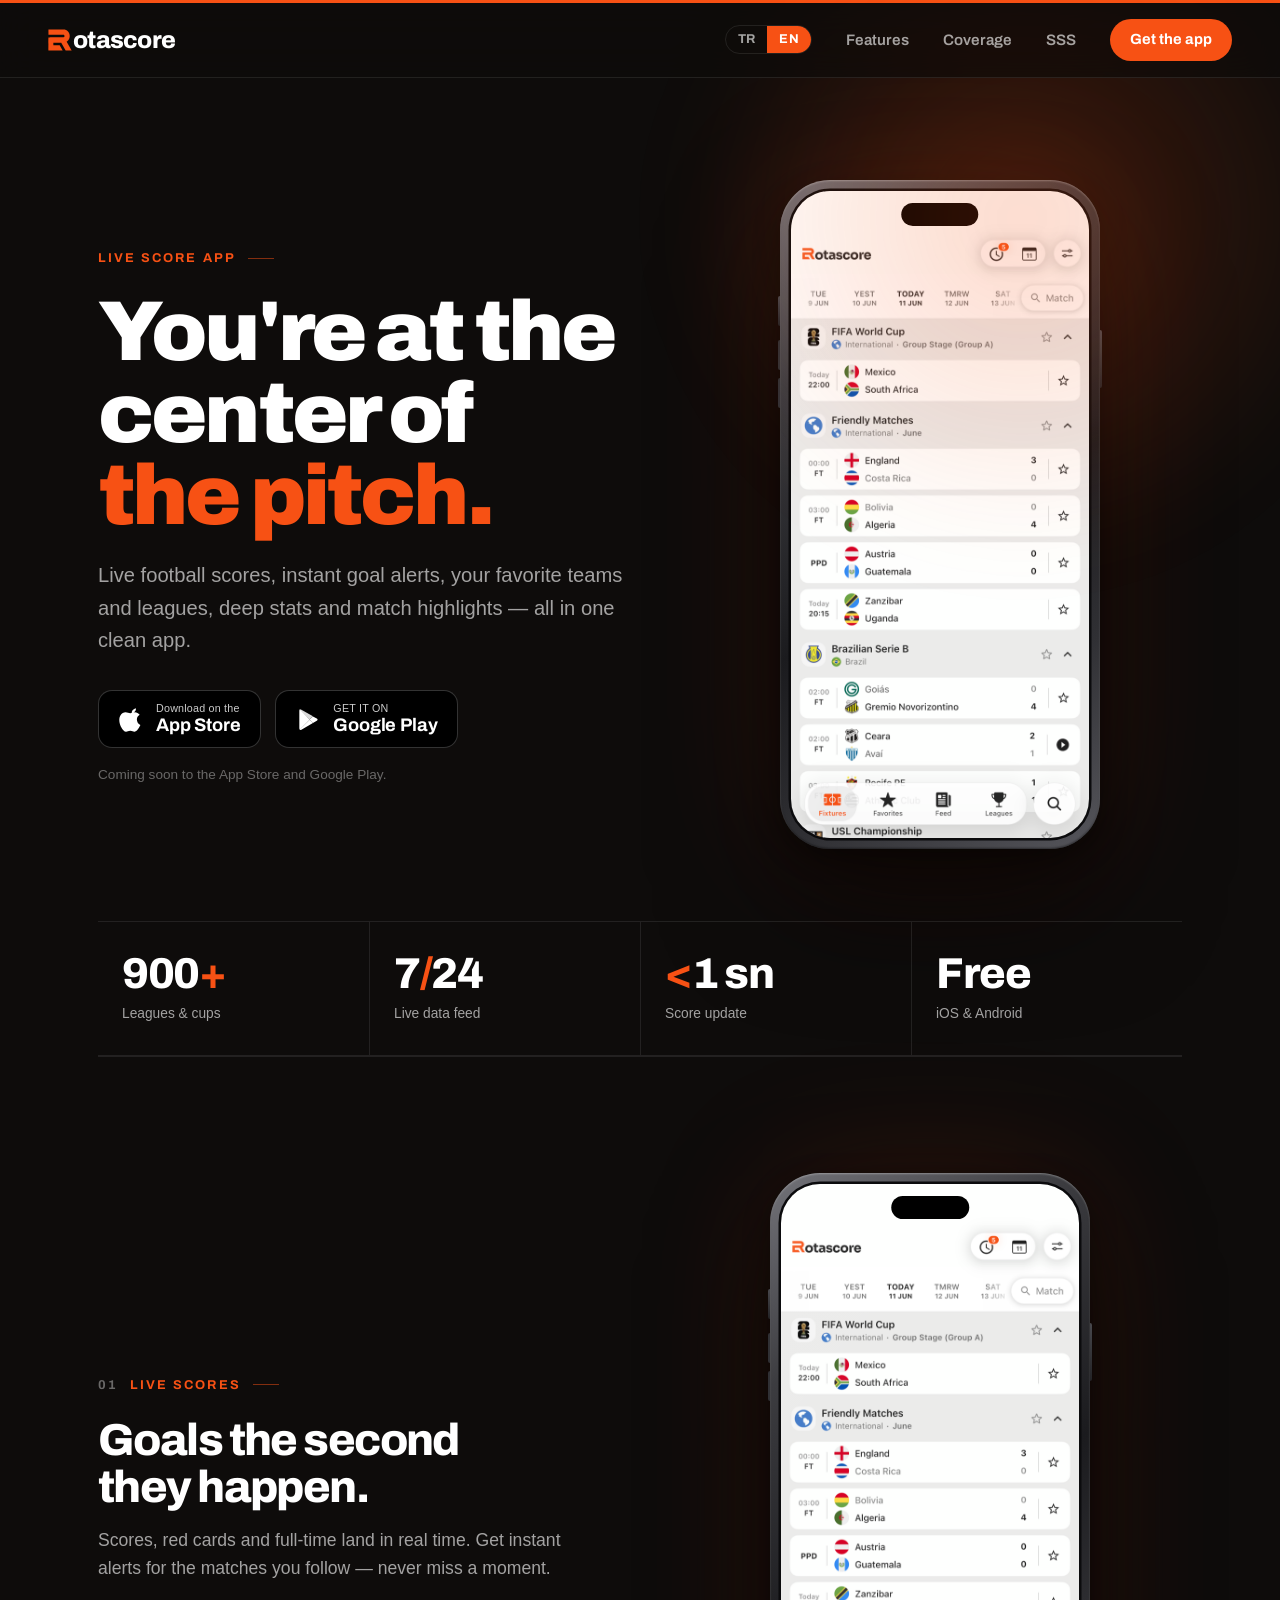
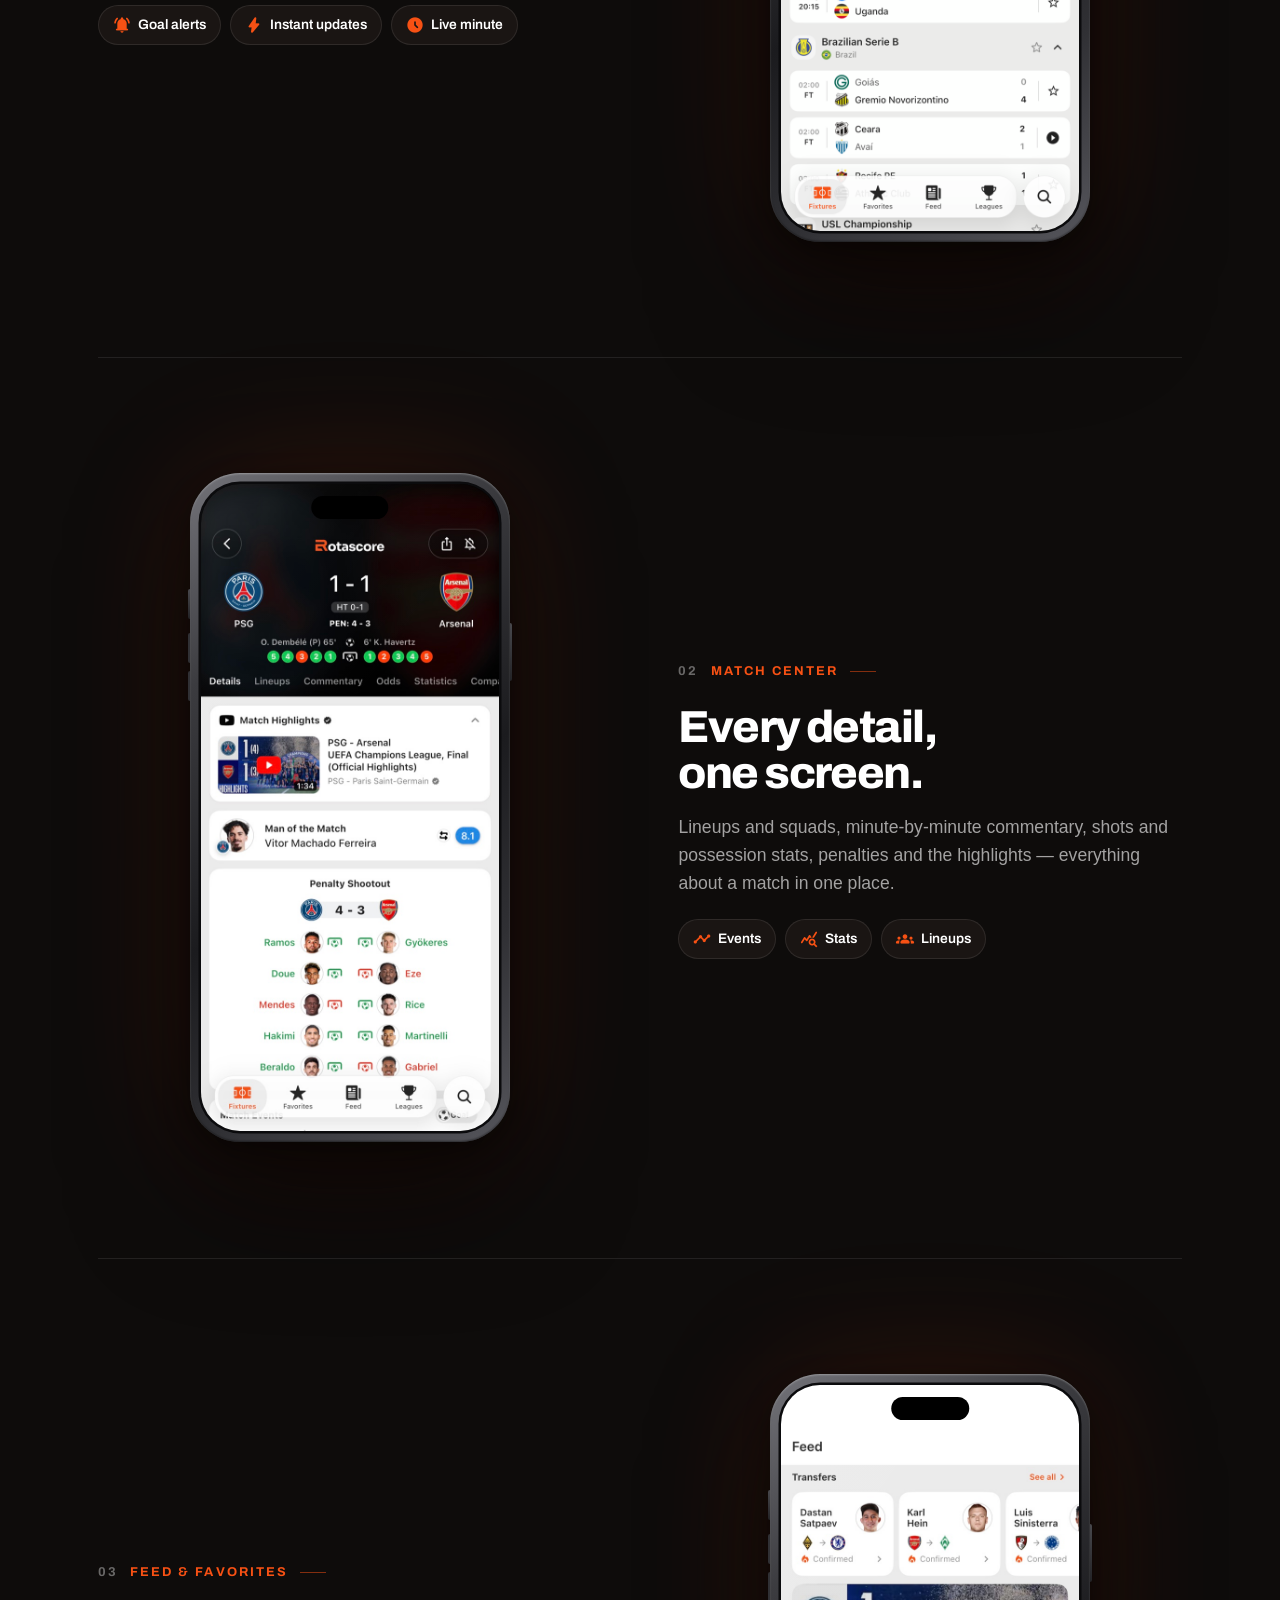
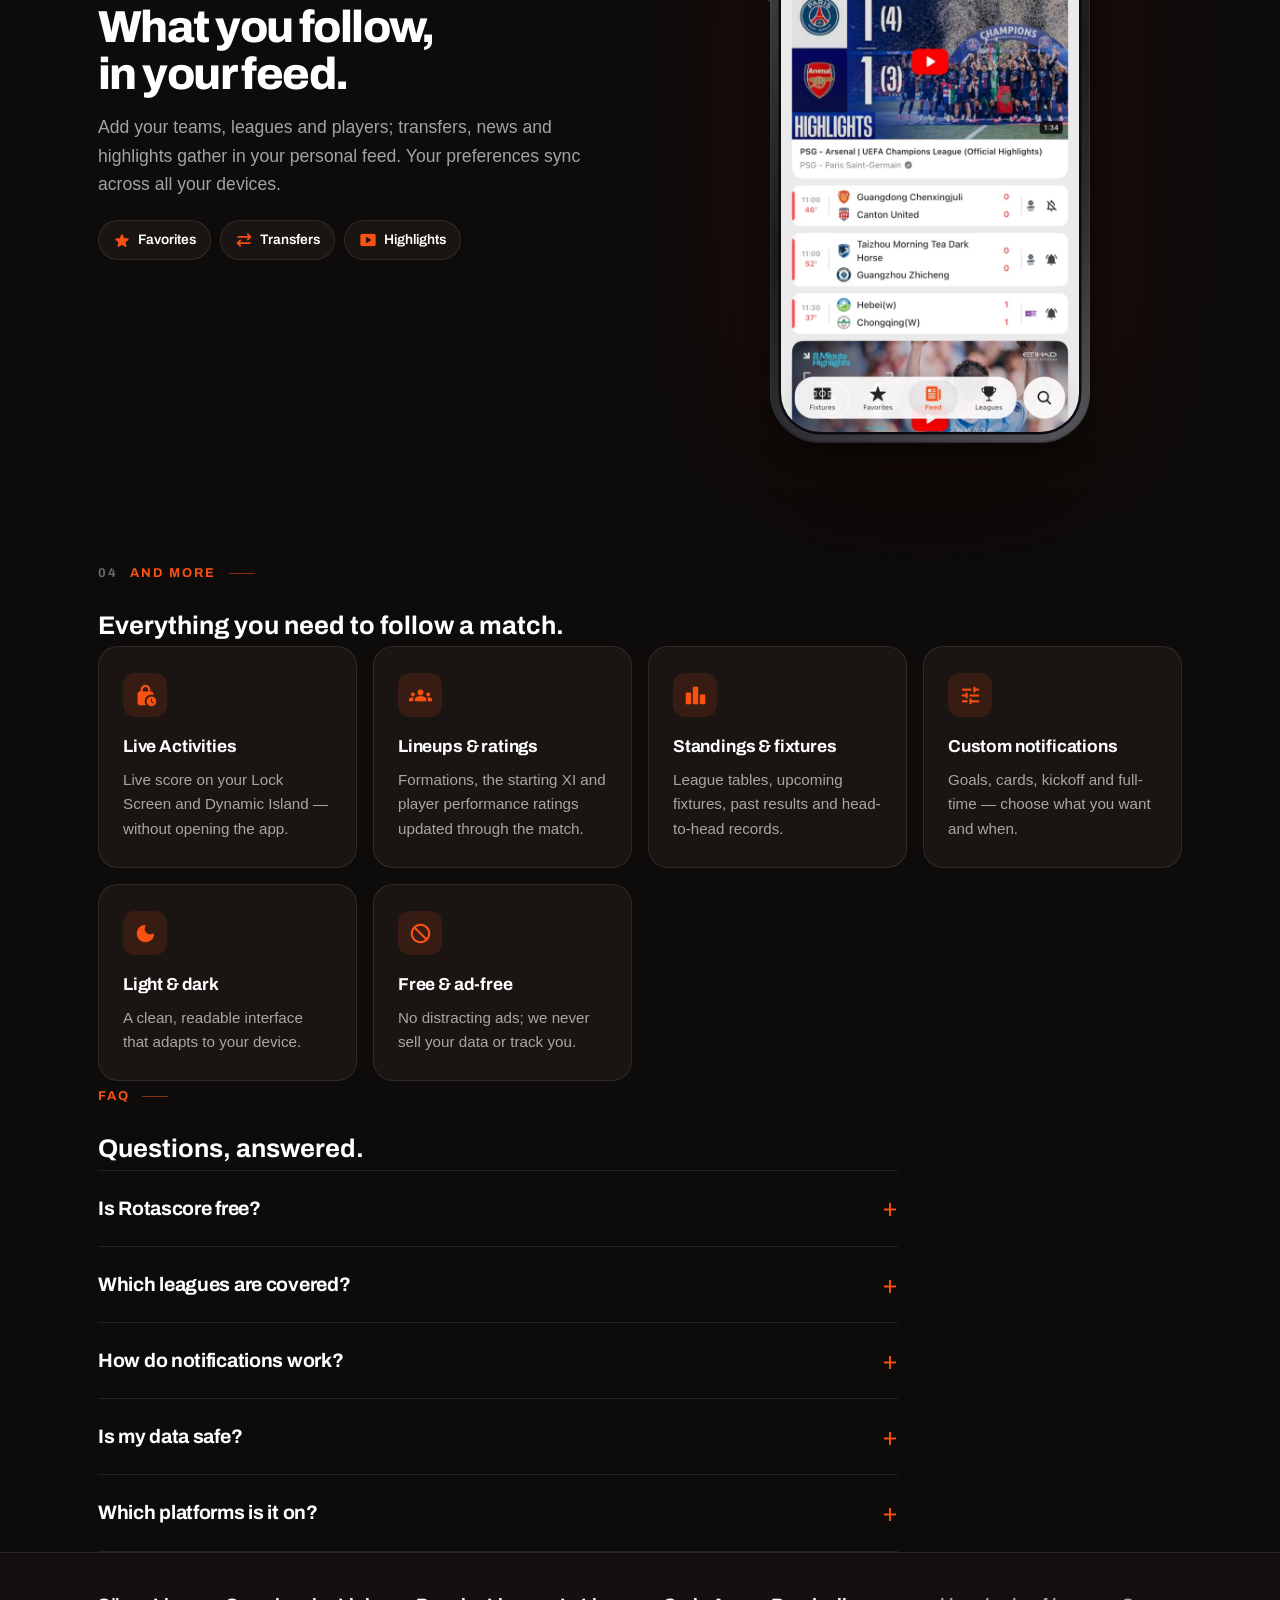
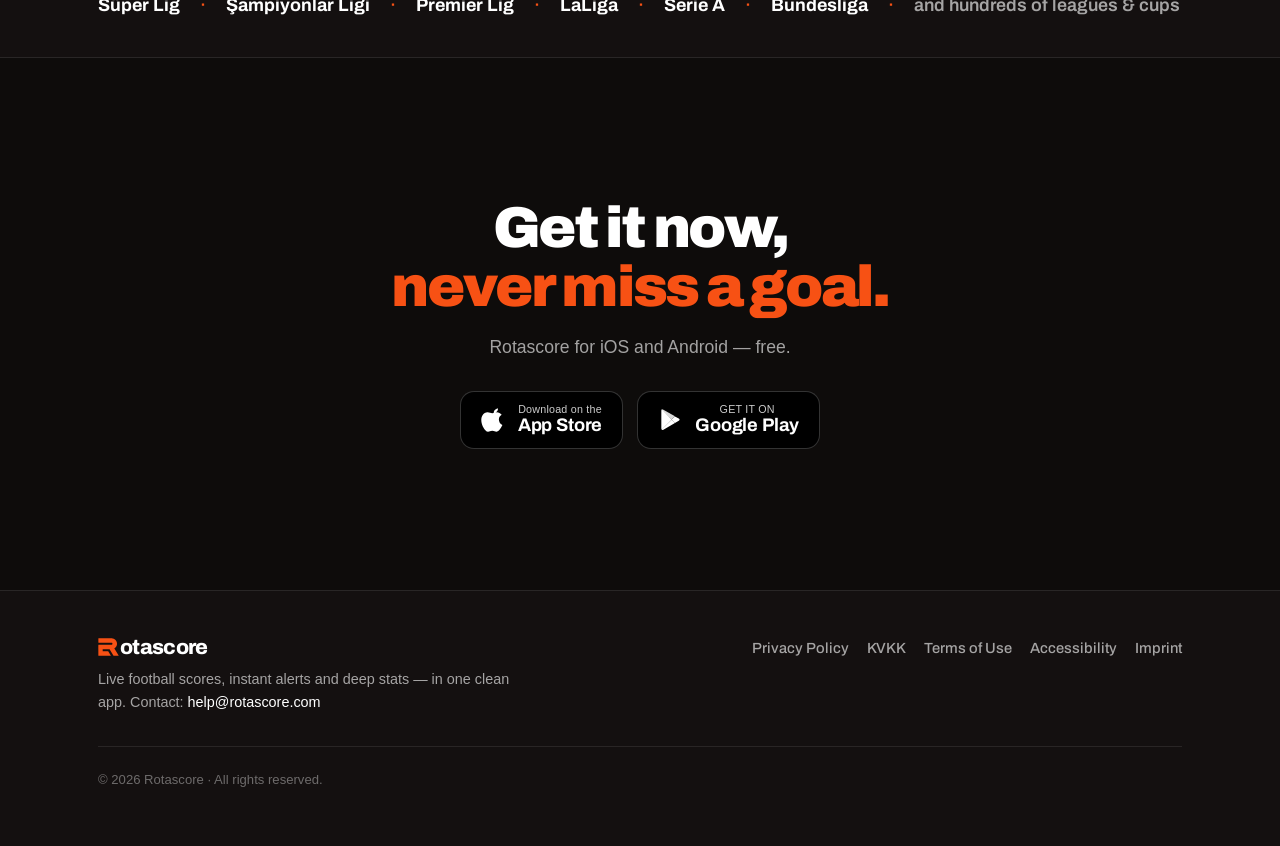
==== commit 62d9561d: "content(site): drop 'can I bet' FAQ entry (avoid betting-related search exposure) Removes the questi" ====
--- a/index.html
+++ b/index.html
@@ -36,7 +36,7 @@
   {"@context":"https://schema.org","@type":"MobileApplication","name":"Rotascore","operatingSystem":"iOS, Android","applicationCategory":"SportsApplication","description":"Canli futbol skorlari, anlik gol bildirimleri, favori takibi, derin istatistikler ve mac ozetleri.","offers":{"@type":"Offer","price":"0","priceCurrency":"TRY"},"publisher":{"@type":"Organization","name":"Rotascore"},"url":"https://rotascore.com/"}
   </script>
   <script type="application/ld+json">
-  {"@context":"https://schema.org","@type":"FAQPage","mainEntity":[{"@type":"Question","name":"Rotascore ucretsiz mi?","acceptedAnswer":{"@type":"Answer","text":"Evet, Rotascore tamamen ucretsizdir ve uygulama ici satin alma icermez."}},{"@type":"Question","name":"Hangi ligleri kapsiyor?","acceptedAnswer":{"@type":"Answer","text":"Super Lig, Sampiyonlar Ligi, Premier Lig, LaLiga, Serie A ve Bundesliga dahil 900'den fazla lig ve kupayi kapsar."}},{"@type":"Question","name":"Bildirimler nasil calisiyor?","acceptedAnswer":{"@type":"Answer","text":"Takip ettigin takim ve maclar icin gol, kart ve mac sonu gibi anlik bildirimler alirsin; hangilerini istedigini ayarlardan secebilirsin."}},{"@type":"Question","name":"Uygulamadan bahis oynayabilir miyim?","acceptedAnswer":{"@type":"Answer","text":"Hayir. Gosterilen oranlar yalnizca bilgilendirme amaclidir; Rotascore bahis hizmeti sunmaz ve hicbir bahis sitesine yonlendirme yapmaz."}},{"@type":"Question","name":"Verilerim guvende mi?","acceptedAnswer":{"@type":"Answer","text":"Reklam amacli takip yapmaz, verini satmayiz. Ayrintilar icin Gizlilik Politikasi'na bakabilirsin."}},{"@type":"Question","name":"Hangi platformlarda var?","acceptedAnswer":{"@type":"Answer","text":"Rotascore iOS ve Android icin cok yakinda yayinda olacak."}}]}
+  {"@context":"https://schema.org","@type":"FAQPage","mainEntity":[{"@type":"Question","name":"Rotascore ucretsiz mi?","acceptedAnswer":{"@type":"Answer","text":"Evet, Rotascore tamamen ucretsizdir ve uygulama ici satin alma icermez."}},{"@type":"Question","name":"Hangi ligleri kapsiyor?","acceptedAnswer":{"@type":"Answer","text":"Super Lig, Sampiyonlar Ligi, Premier Lig, LaLiga, Serie A ve Bundesliga dahil 900'den fazla lig ve kupayi kapsar."}},{"@type":"Question","name":"Bildirimler nasil calisiyor?","acceptedAnswer":{"@type":"Answer","text":"Takip ettigin takim ve maclar icin gol, kart ve mac sonu gibi anlik bildirimler alirsin; hangilerini istedigini ayarlardan secebilirsin."}},{"@type":"Question","name":"Verilerim guvende mi?","acceptedAnswer":{"@type":"Answer","text":"Reklam amacli takip yapmaz, verini satmayiz. Ayrintilar icin Gizlilik Politikasi'na bakabilirsin."}},{"@type":"Question","name":"Hangi platformlarda var?","acceptedAnswer":{"@type":"Answer","text":"Rotascore iOS ve Android icin cok yakinda yayinda olacak."}}]}
   </script>
 </head>
 <body>
@@ -211,9 +211,6 @@
         <details data-l="tr"><summary>Bildirimler nasıl çalışıyor?</summary><p>Takip ettiğin takım ve maçlar için gol, kart ve maç sonu gibi anlık bildirimler alırsın; hangilerini istediğini ayarlardan seçebilirsin.</p></details>
         <details data-l="en"><summary>How do notifications work?</summary><p>You get instant alerts — goals, cards, full-time — for the teams and matches you follow, and you choose which ones in settings.</p></details>
 
-        <details data-l="tr"><summary>Uygulamadan bahis oynayabilir miyim?</summary><p>Hayır. Gösterilen oranlar yalnızca bilgilendirme amaçlıdır; Rotascore bahis hizmeti sunmaz ve hiçbir bahis sitesine yönlendirme yapmaz.</p></details>
-        <details data-l="en"><summary>Can I bet through the app?</summary><p>No. Any odds shown are for information only; Rotascore offers no betting service and links to no betting site.</p></details>
-
         <details data-l="tr"><summary>Verilerim güvende mi?</summary><p>Reklam amaçlı takip yapmaz, verini satmayız. Ayrıntılar için <a href="/privacy">Gizlilik Politikası</a>'na bakabilirsin.</p></details>
         <details data-l="en"><summary>Is my data safe?</summary><p>We don't track you for ads and never sell your data. See our <a href="/privacy">Privacy Policy</a> for details.</p></details>
 
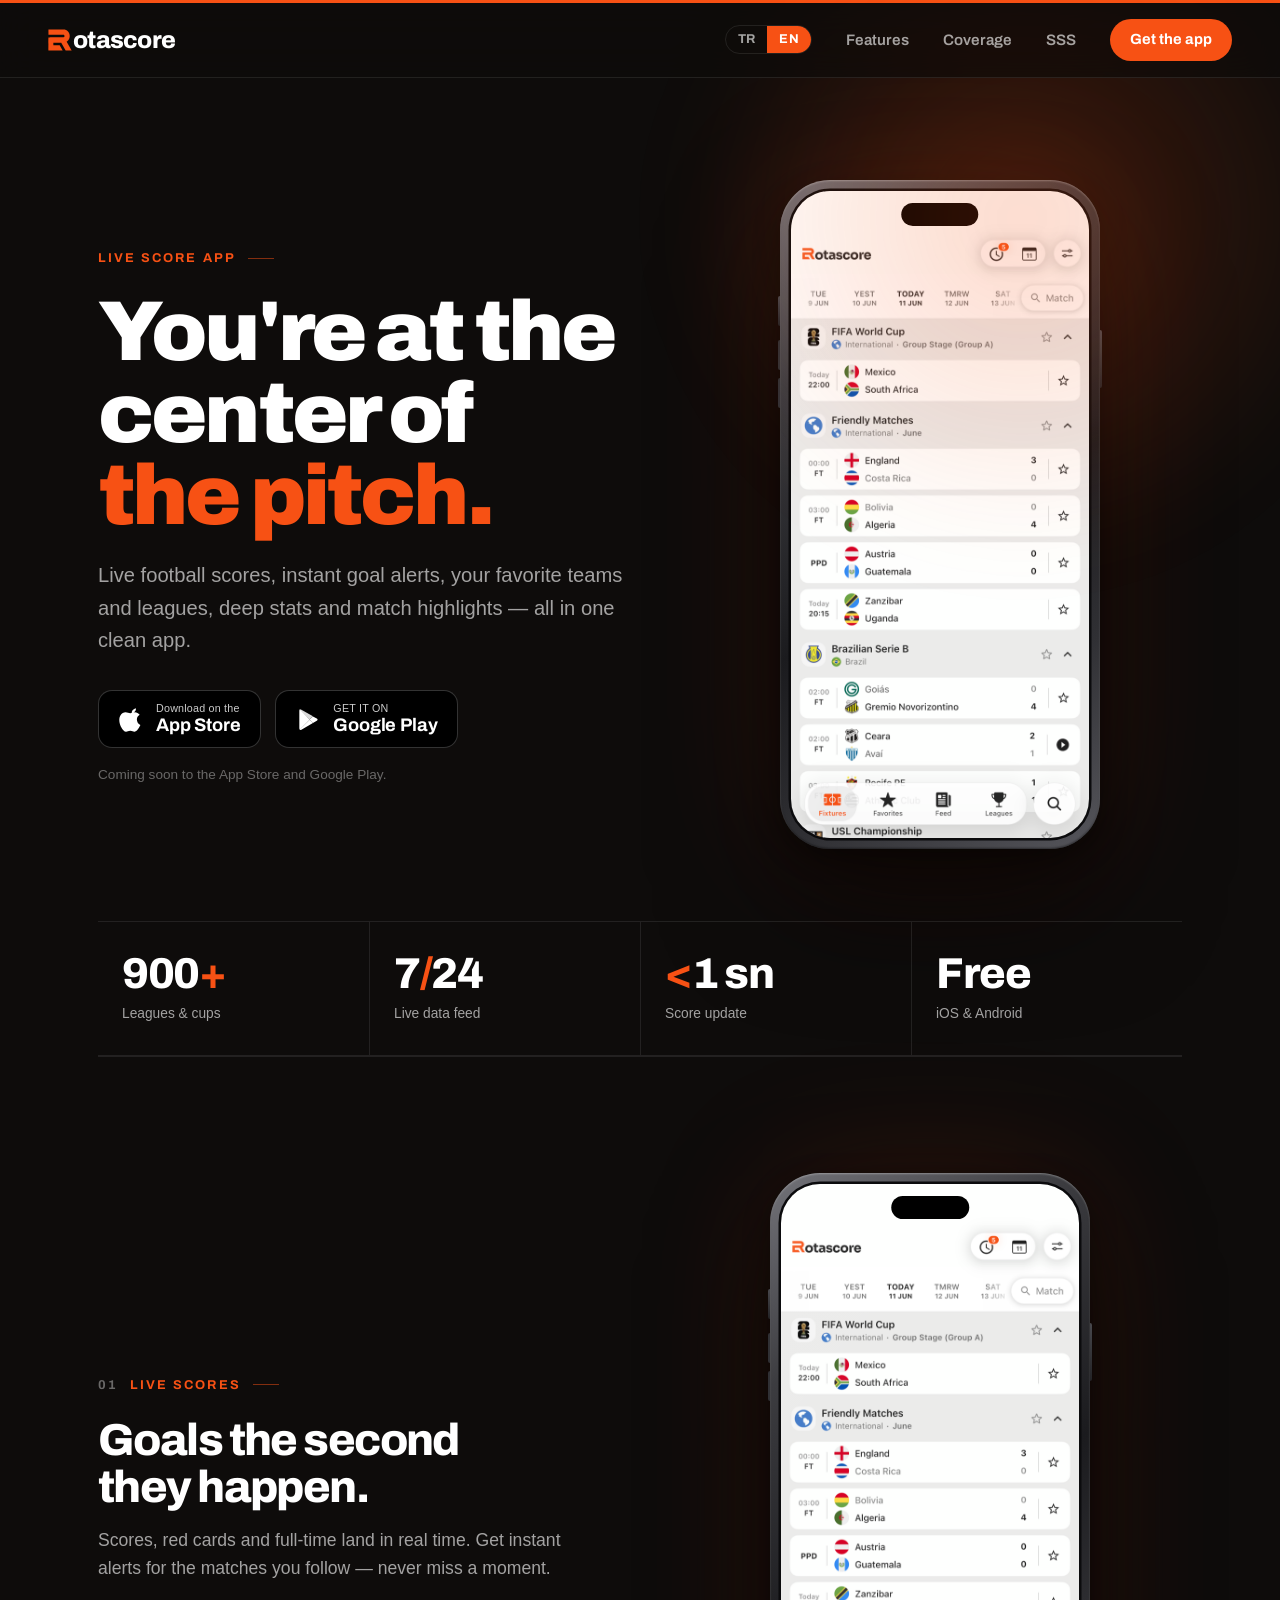
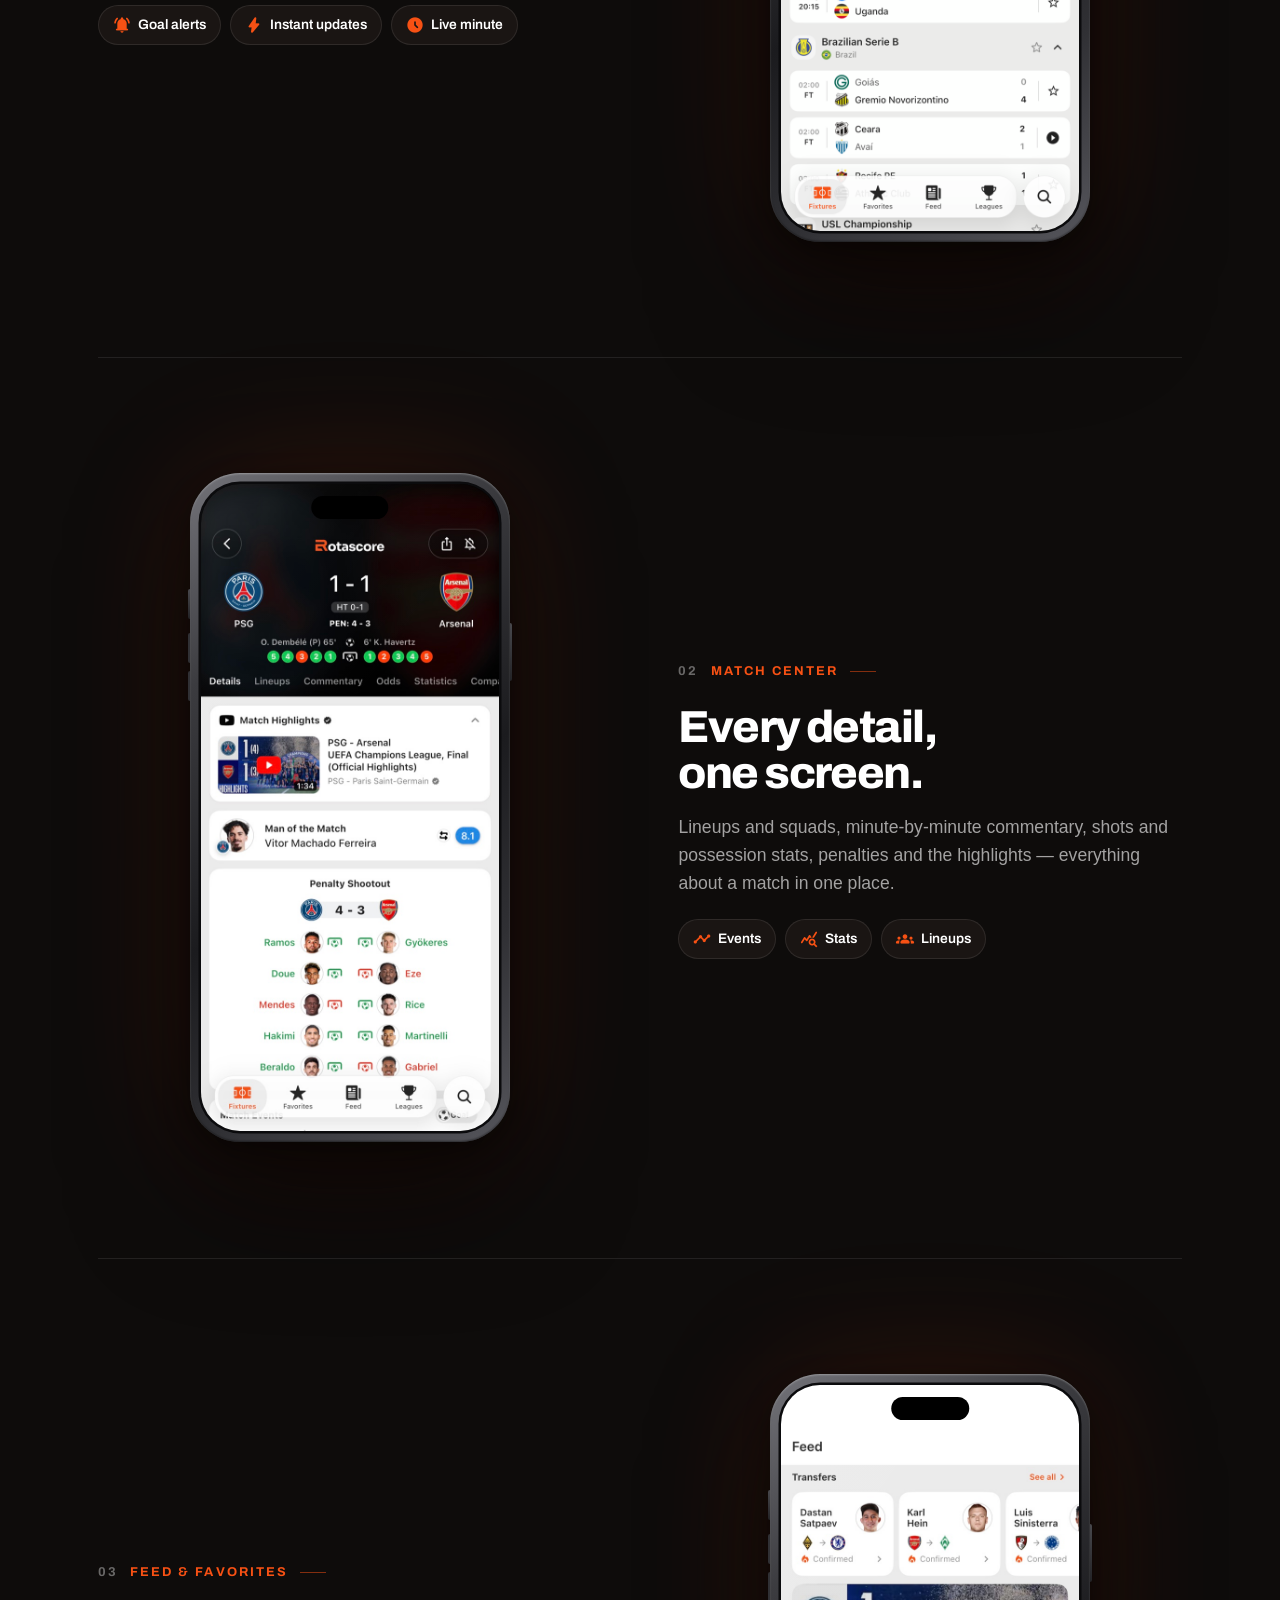
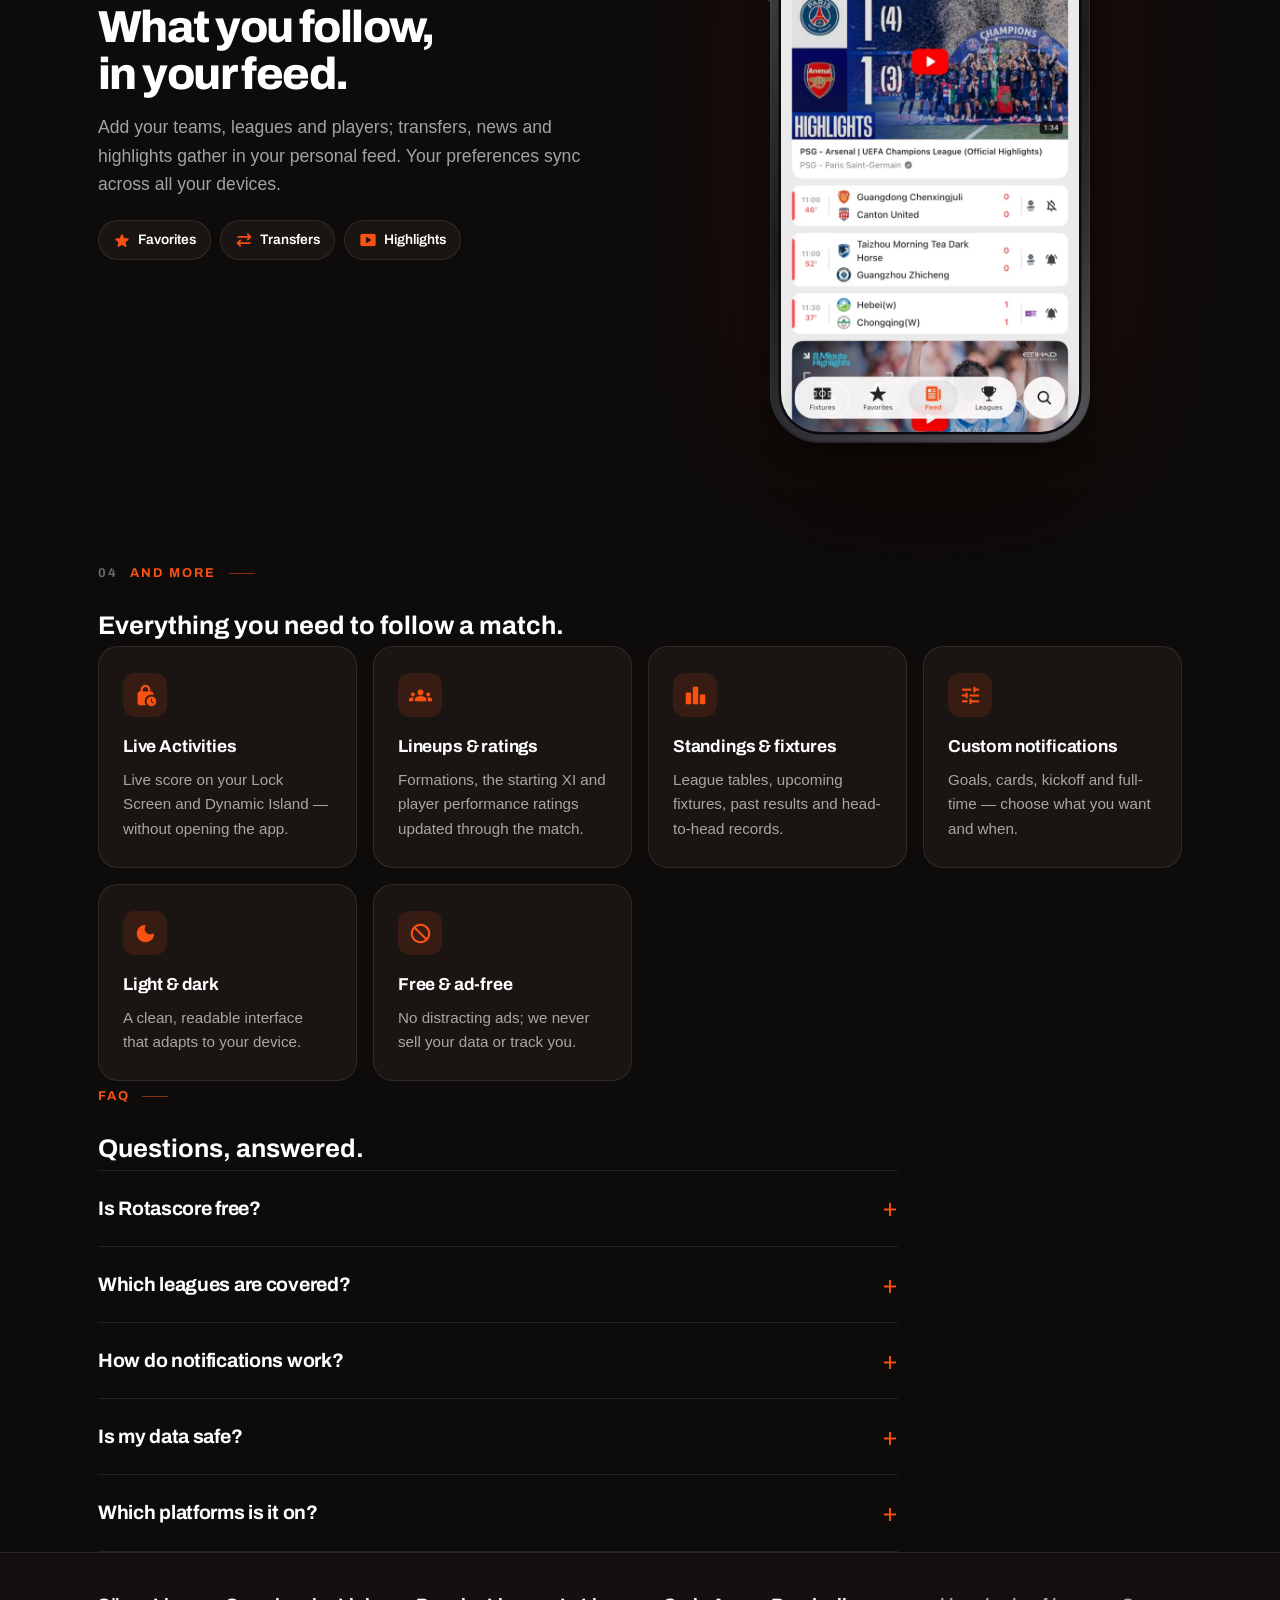
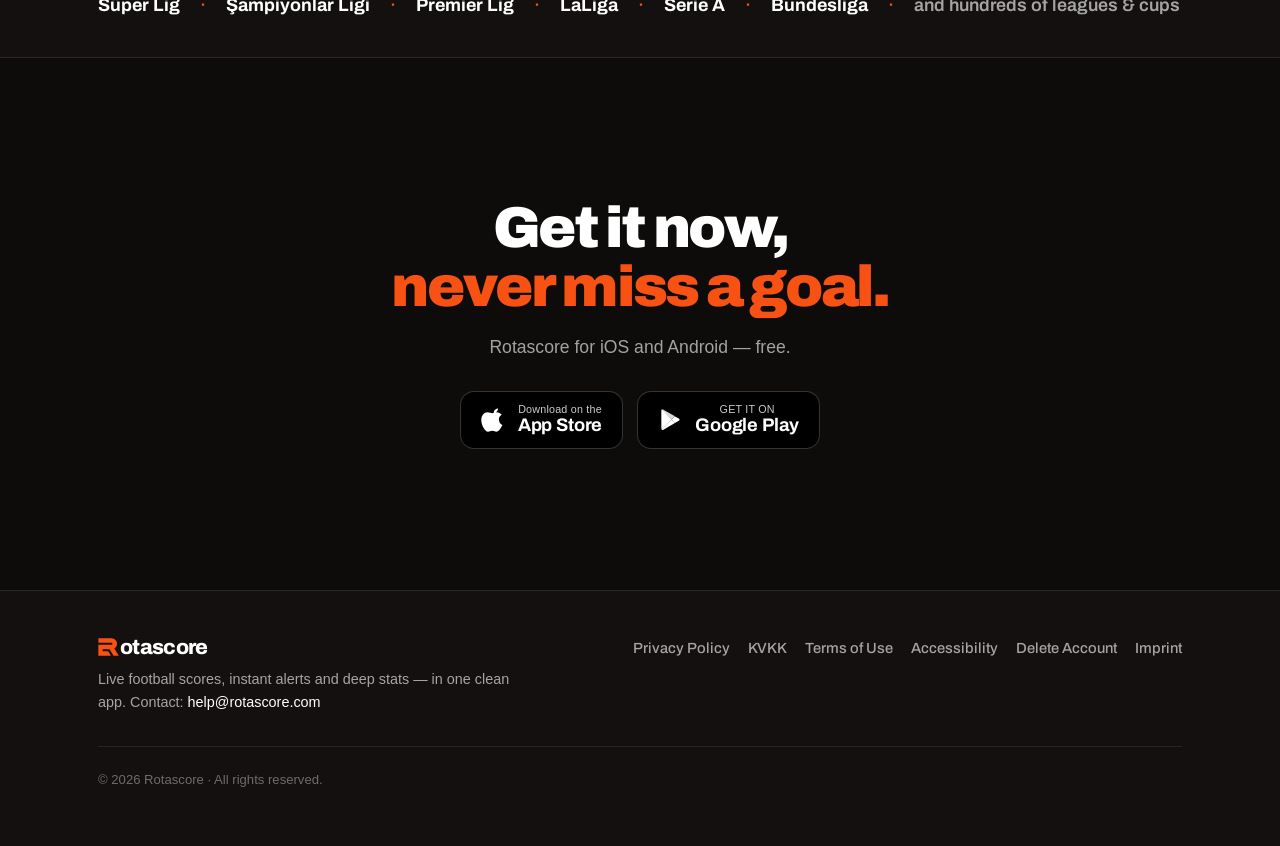
==== commit 3fc7e1a6: "chore(site): link Account Deletion in the footer site-wide Co-Authored-By: Claude Fable 5 <noreply@a" ====
--- a/index.html
+++ b/index.html
@@ -259,6 +259,7 @@
         <a href="/kvkk">KVKK</a>
         <a href="/terms"><span data-l="tr">Kullanım Koşulları</span><span data-l="en">Terms of Use</span></a>
         <a href="/accessibility"><span data-l="tr">Erişilebilirlik</span><span data-l="en">Accessibility</span></a>
+        <a href="/account-deletion"><span data-l="tr">Hesap Silme</span><span data-l="en">Delete Account</span></a>
         <a href="/kunye"><span data-l="tr">Künye</span><span data-l="en">Imprint</span></a>
       </nav>
       <p class="copyright">© 2026 Rotascore · <span data-l="tr">Tüm hakları saklıdır.</span><span data-l="en">All rights reserved.</span></p>
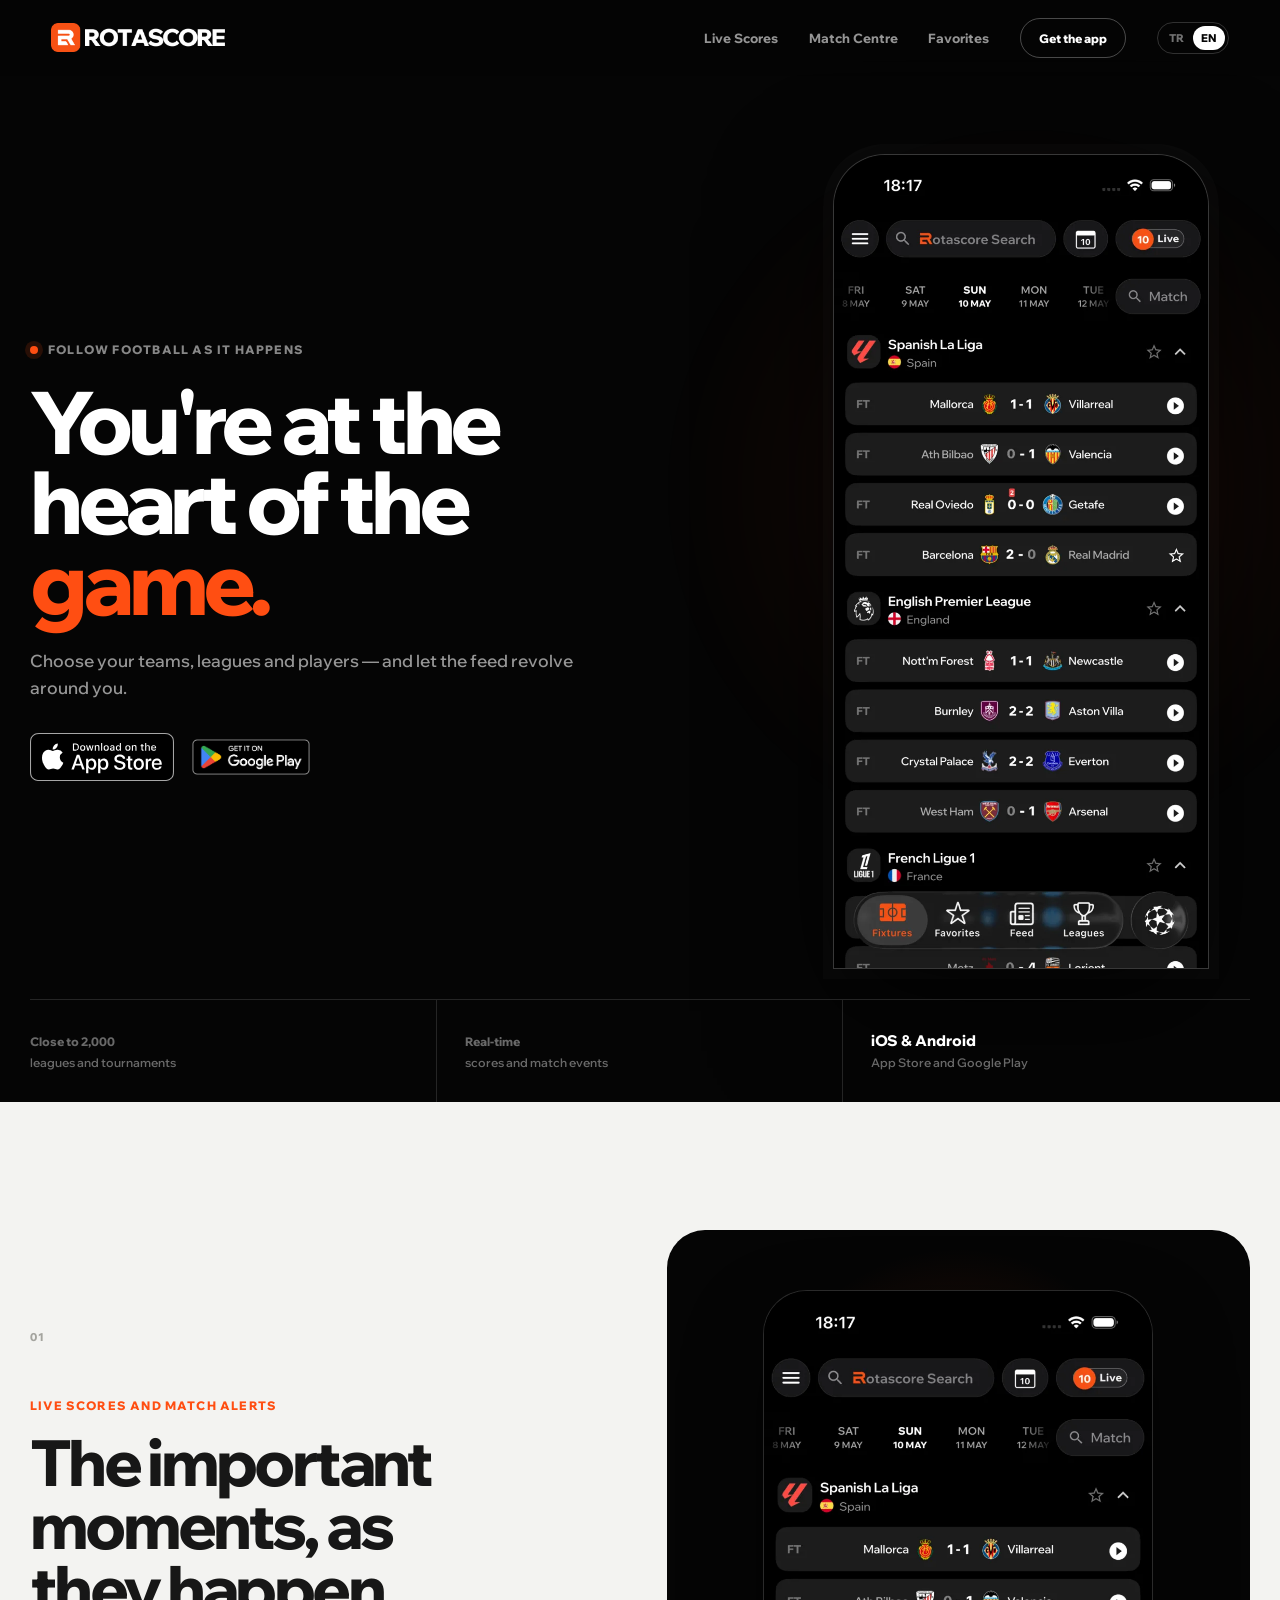
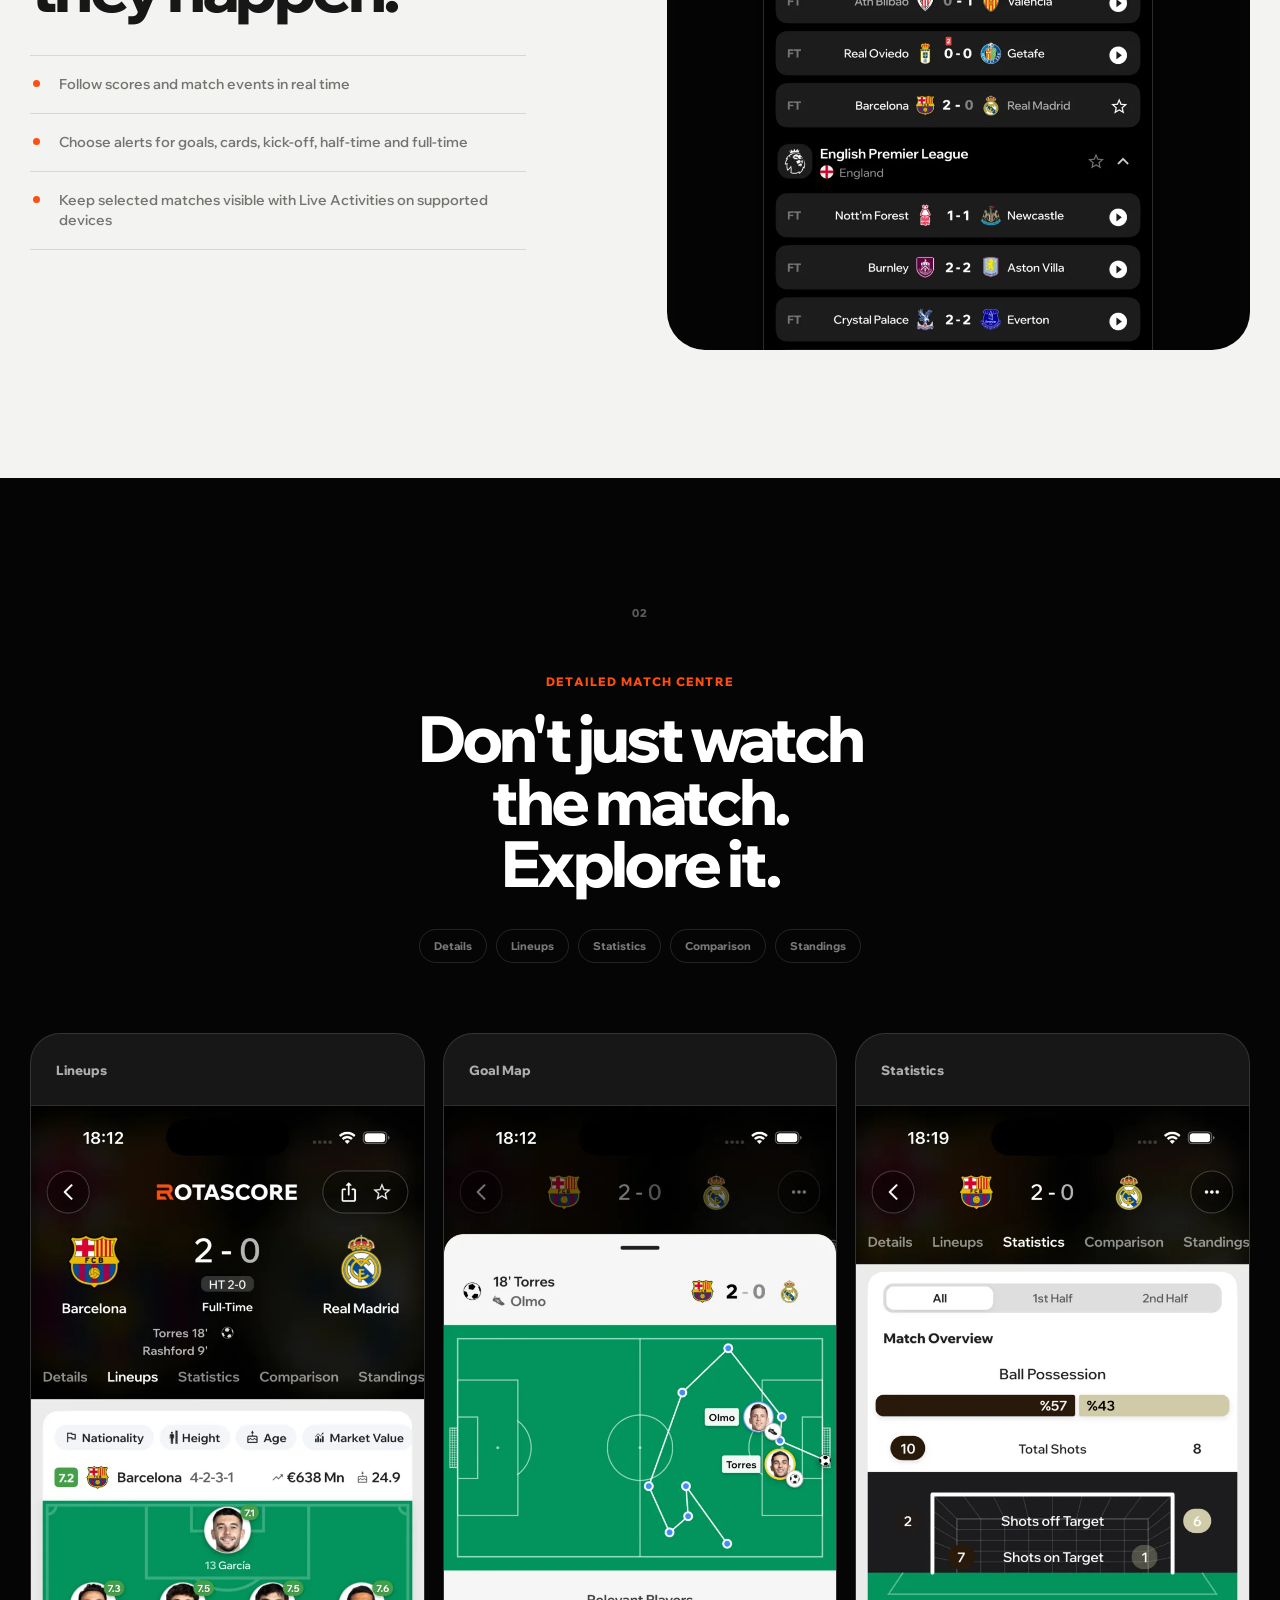
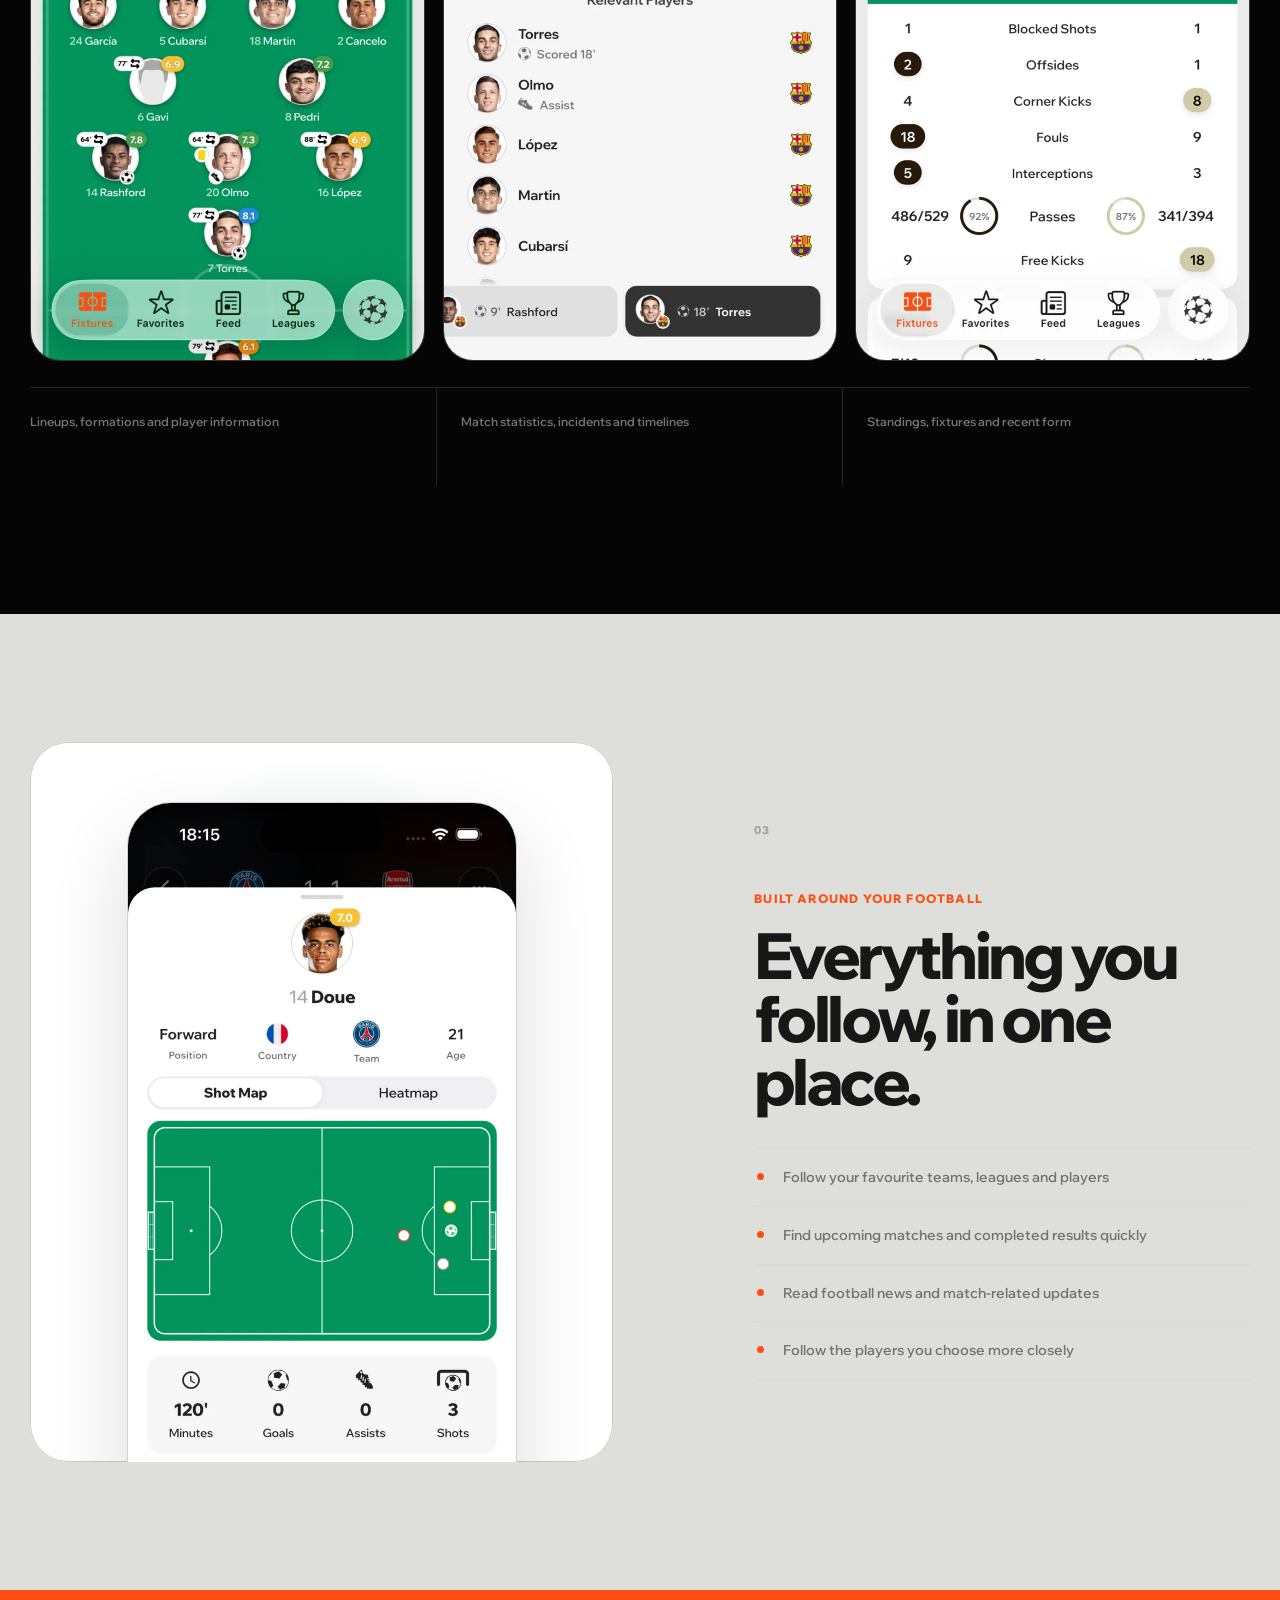
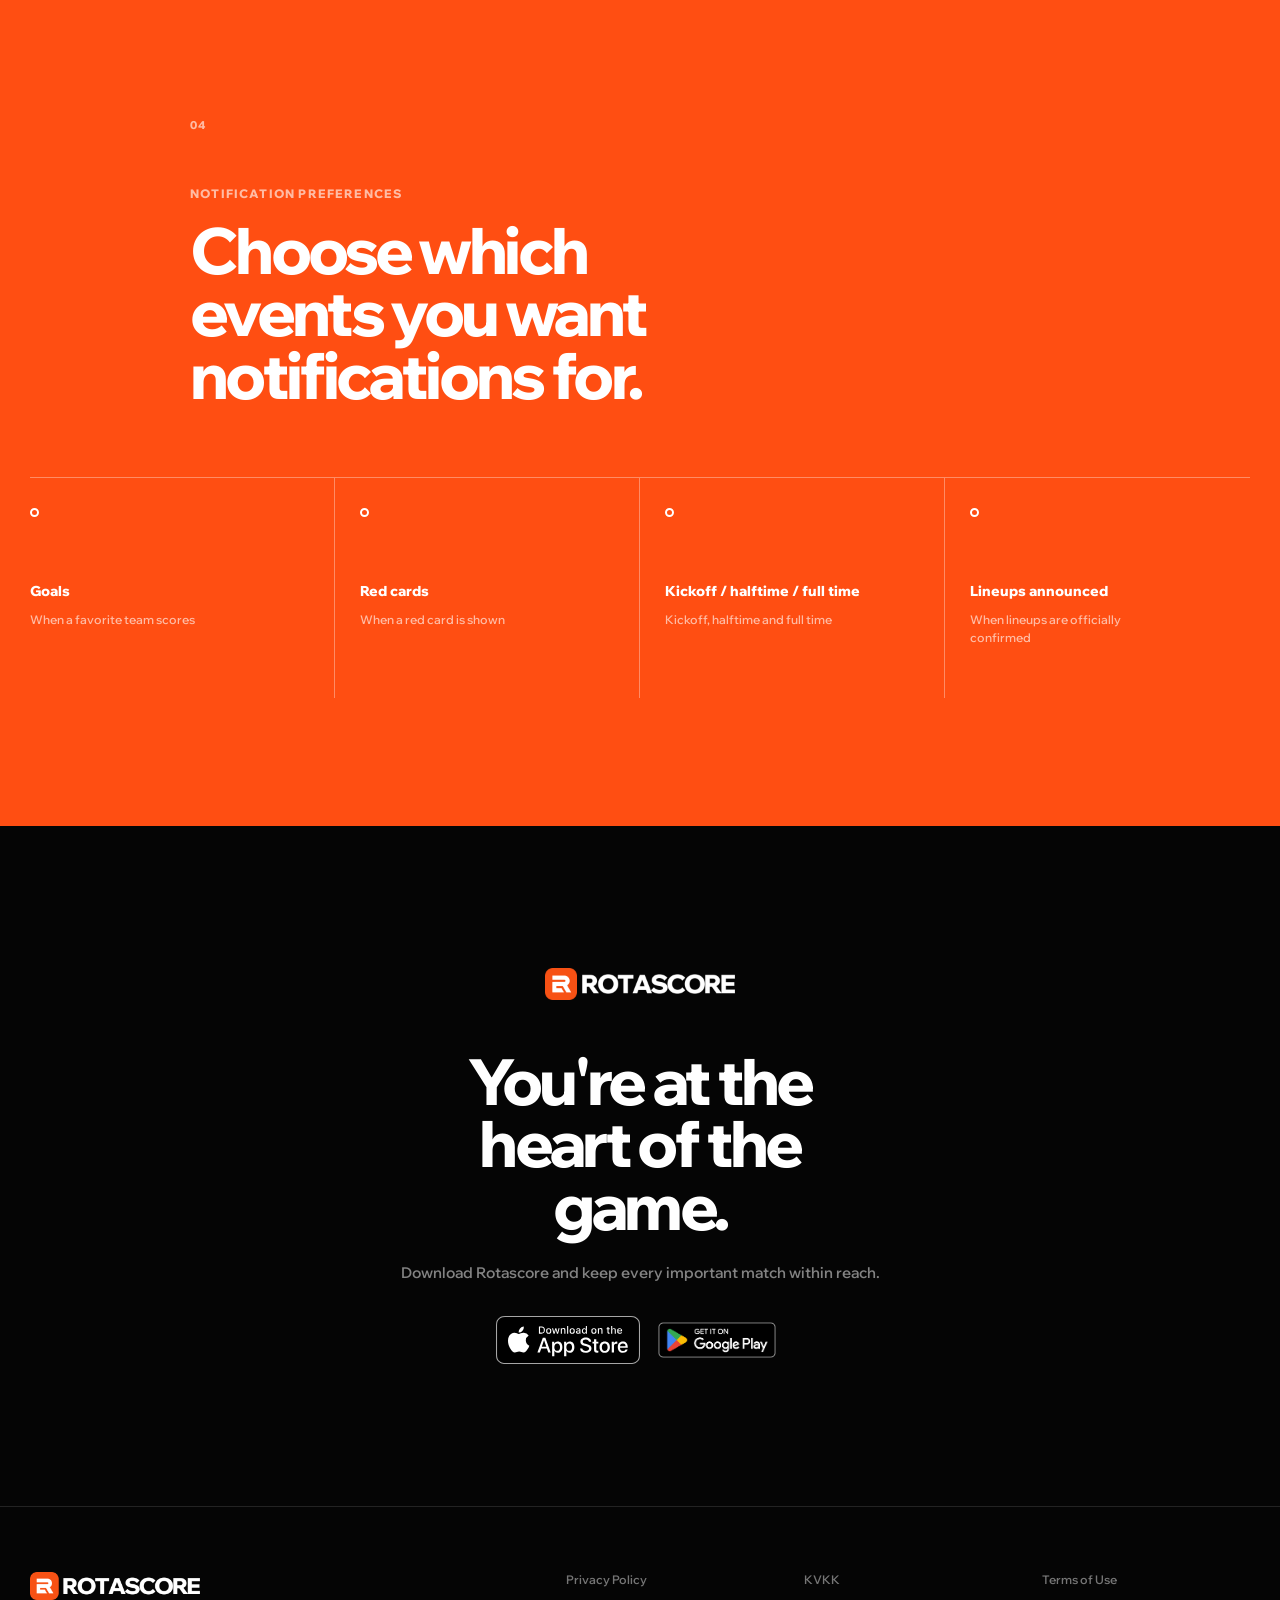
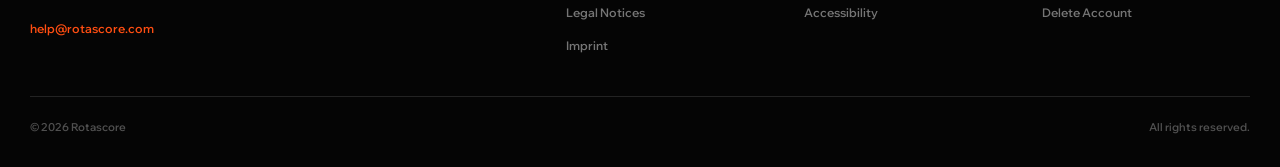
==== commit 832d873b: "feat: redesign Rotascore app landing page" ====
--- a/index.html
+++ b/index.html
@@ -3,19 +3,20 @@
 <head>
   <meta charset="UTF-8" />
   <meta name="viewport" content="width=device-width, initial-scale=1.0" />
-  <title>Rotascore — Canlı Skor Uygulaması</title>
-  <meta name="description" content="Rotascore: canlı futbol skorları, anlık gol bildirimleri, favori takım ve lig takibi, derin istatistikler ve maç özetleri. iOS ve Android için indir." />
-  <meta name="theme-color" content="#0E0C0B" />
-  <meta property="og:title" content="Rotascore — Canlı Skor Uygulaması" />
-  <meta property="og:description" content="Canlı skorlar, anlık bildirimler ve derin istatistikler — tek, sade bir uygulamada." />
+  <title>Rotascore — Sahanın Merkezinde Sen Varsın</title>
+  <meta name="description" content="Dünyanın dört bir yanındaki 2.000'e yakın lig ve turnuvadan canlı skorları, anlık maç bildirimlerini, kadroları, puan durumlarını, ayrıntılı istatistikleri ve maç özetlerini gör." />
+  <meta name="theme-color" content="#050505" />
+  <meta name="apple-itunes-app" content="app-id=6779008135" />
+  <meta property="og:title" content="Rotascore — Sahanın Merkezinde Sen Varsın" />
+  <meta property="og:description" content="Canlı skorlar, anlık maç bildirimleri, kadrolar, puan durumları, ayrıntılı istatistikler ve maç özetleri." />
   <meta property="og:type" content="website" />
   <meta property="og:url" content="https://rotascore.com/" />
-  <script src="/lang.js"></script>
-  <link rel="preconnect" href="https://fonts.googleapis.com" />
-  <link rel="preconnect" href="https://fonts.gstatic.com" crossorigin />
-  <link rel="stylesheet" href="https://fonts.googleapis.com/css2?family=Archivo:wght@400;500;600;700;800;900&display=swap" />
-  <link rel="stylesheet" href="https://fonts.googleapis.com/css2?family=Material+Symbols+Rounded:opsz,wght,FILL,GRAD@24,500,1,0&display=block" />
-  <link rel="stylesheet" href="/style.css?v=9" />
+  <meta property="og:image" content="https://rotascore.com/og.png" />
+  <meta property="og:image:width" content="1200" />
+  <meta property="og:image:height" content="630" />
+  <meta property="og:site_name" content="Rotascore" />
+  <meta name="twitter:card" content="summary_large_image" />
+  <meta name="twitter:image" content="https://rotascore.com/og.png" />
   <link rel="canonical" href="https://rotascore.com/" />
   <link rel="alternate" hreflang="tr" href="https://rotascore.com/" />
   <link rel="alternate" hreflang="en" href="https://rotascore.com/" />
@@ -23,248 +24,205 @@
   <link rel="icon" type="image/png" sizes="16x16" href="/icon-16.png" />
   <link rel="apple-touch-icon" href="/apple-touch-icon.png" />
   <link rel="manifest" href="/site.webmanifest" />
-  <meta property="og:image" content="https://rotascore.com/og.png" />
-  <meta name="twitter:card" content="summary_large_image" />
-  <meta name="twitter:image" content="https://rotascore.com/og.png" />
-  <meta property="og:image:width" content="1200" />
-  <meta property="og:image:height" content="630" />
-  <meta property="og:site_name" content="Rotascore" />
-  <meta name="twitter:title" content="Rotascore — Canlı Skor Uygulaması" />
-  <meta name="twitter:description" content="Canlı skorlar, anlık bildirimler ve derin istatistikler — tek, sade bir uygulamada." />
-  <!-- TODO: App Store yayininda ekle -> <meta name="apple-itunes-app" content="app-id=APP_STORE_ID"> -->
+  <script src="/lang.js"></script>
+  <script>document.documentElement.classList.add('js');</script>
+  <link rel="stylesheet" href="/landing.css?v=6" />
   <script type="application/ld+json">
-  {"@context":"https://schema.org","@type":"MobileApplication","name":"Rotascore","operatingSystem":"iOS, Android","applicationCategory":"SportsApplication","description":"Canli futbol skorlari, anlik gol bildirimleri, favori takibi, derin istatistikler ve mac ozetleri.","offers":{"@type":"Offer","price":"0","priceCurrency":"TRY"},"publisher":{"@type":"Organization","name":"Rotascore"},"url":"https://rotascore.com/"}
-  </script>
-  <script type="application/ld+json">
-  {"@context":"https://schema.org","@type":"FAQPage","mainEntity":[{"@type":"Question","name":"Rotascore ucretsiz mi?","acceptedAnswer":{"@type":"Answer","text":"Evet, Rotascore tamamen ucretsizdir ve uygulama ici satin alma icermez."}},{"@type":"Question","name":"Hangi ligleri kapsiyor?","acceptedAnswer":{"@type":"Answer","text":"Super Lig, Sampiyonlar Ligi, Premier Lig, LaLiga, Serie A ve Bundesliga dahil 900'den fazla lig ve kupayi kapsar."}},{"@type":"Question","name":"Bildirimler nasil calisiyor?","acceptedAnswer":{"@type":"Answer","text":"Takip ettigin takim ve maclar icin gol, kart ve mac sonu gibi anlik bildirimler alirsin; hangilerini istedigini ayarlardan secebilirsin."}},{"@type":"Question","name":"Verilerim guvende mi?","acceptedAnswer":{"@type":"Answer","text":"Reklam amacli takip yapmaz, verini satmayiz. Ayrintilar icin Gizlilik Politikasi'na bakabilirsin."}},{"@type":"Question","name":"Hangi platformlarda var?","acceptedAnswer":{"@type":"Answer","text":"Rotascore iOS ve Android icin cok yakinda yayinda olacak."}}]}
+  {"@context":"https://schema.org","@type":"MobileApplication","name":"Rotascore","operatingSystem":"iOS, Android","applicationCategory":"SportsApplication","offers":{"@type":"Offer","price":"0","priceCurrency":"TRY"},"publisher":{"@type":"Organization","name":"Rotascore"},"url":"https://rotascore.com/","downloadUrl":["https://apps.apple.com/app/id6779008135","https://play.google.com/store/apps/details?id=com.rotascore.app"]}
   </script>
 </head>
 <body>
-
-  <!-- HEADER (lang toggle is injected into nav by lang.js) -->
-  <header class="site-header">
-    <a class="brand" href="/" aria-label="Rotascore"><img class="rlogo" src="/logo.svg" alt="" />otascore</a>
+  <a class="skip-link" href="#main"><span data-l="tr">İçeriğe geç</span><span data-l="en">Skip to content</span></a>
+
+  <header class="site-header" data-header>
+    <a class="brand" href="/" aria-label="Rotascore ana sayfa">
+      <img src="/assets/brand/splash-wordmark-dark.png" alt="Rotascore" width="1140" height="192" />
+    </a>
     <nav aria-label="Ana menü">
-      <a class="lnk" href="#ozellikler"><span data-l="tr">Özellikler</span><span data-l="en">Features</span></a>
-      <a class="lnk" href="#kapsam"><span data-l="tr">Kapsam</span><span data-l="en">Coverage</span></a>
-      <a class="lnk" href="#sss">SSS</a>
-      <a class="nav-cta" href="#indir"><span data-l="tr">İndir</span><span data-l="en">Get the app</span></a>
+      <a href="#canli-skor"><span data-l="tr">Canlı Skor</span><span data-l="en">Live Scores</span></a>
+      <a href="#mac-merkezi"><span data-l="tr">Maç Merkezi</span><span data-l="en">Match Centre</span></a>
+      <a href="#futbol-dunyan"><span data-l="tr">Favoriler</span><span data-l="en">Favorites</span></a>
+      <a class="header-download" href="#indir"><span data-l="tr">İndir</span><span data-l="en">Get the app</span></a>
     </nav>
   </header>
 
-  <!-- HERO -->
-  <section class="container">
-    <div class="hero">
-      <div class="hero-copy">
-        <div class="eyebrow rise"><span data-l="tr">Canlı skor uygulaması</span><span data-l="en">Live score app</span></div>
-        <h1 class="rise d1" data-l="tr">Sahanın<br>merkezinde<br><span class="accent">sen varsın.</span></h1>
-        <h1 class="rise d1" data-l="en">You're at the<br>center of<br><span class="accent">the pitch.</span></h1>
-        <p class="lede rise d2" data-l="tr">Canlı futbol skorları, anlık gol bildirimleri, favori takım ve liglerin, derin istatistikler ve maç özetleri — hepsi tek, sade bir uygulamada.</p>
-        <p class="lede rise d2" data-l="en">Live football scores, instant goal alerts, your favorite teams and leagues, deep stats and match highlights — all in one clean app.</p>
-        <div class="store-row rise d3" id="indir">
-          <!-- TODO: yayına alınca href'leri App Store / Google Play linkleriyle değiştir -->
-          <a class="btn-store" href="#" aria-label="App Store">
-            <svg viewBox="0 0 24 24" fill="#fff" aria-hidden="true"><path d="M16.365 1.43c0 1.14-.42 2.2-1.1 3-.74.88-1.96 1.56-3.05 1.47-.13-1.1.42-2.27 1.06-3.02.72-.85 2.02-1.5 3.09-1.45zM20.5 17.2c-.55 1.27-.82 1.84-1.53 2.97-.99 1.57-2.39 3.52-4.12 3.53-1.54.02-1.94-1-4.03-.99-2.09.01-2.53 1.01-4.07.99-1.73-.02-3.06-1.78-4.05-3.35-2.77-4.38-3.06-9.51-1.35-12.24 1.21-1.93 3.13-3.06 4.93-3.06 1.84 0 3 .99 4.52.99 1.48 0 2.38-.99 4.51-.99 1.61 0 3.32.88 4.54 2.39-3.99 2.18-3.34 7.86.66 9.75z"/></svg>
-            <span><span class="s1" data-l="tr">İndir</span><span class="s1" data-l="en">Download on the</span><span class="s2">App Store</span></span>
+  <main id="main">
+    <section class="hero" aria-labelledby="hero-title">
+      <div class="hero-glow" aria-hidden="true"></div>
+      <div class="container hero-layout">
+        <div class="hero-copy reveal">
+          <p class="eyebrow"><span class="live-dot"></span><span data-l="tr">Futbolu anbean takip et</span><span data-l="en">Follow football as it happens</span></p>
+          <h1 id="hero-title">
+            <span data-l="tr">Sahanın merkezinde <em>sen varsın.</em></span>
+            <span data-l="en">You're at the heart of the <em>game.</em></span>
+          </h1>
+          <p class="hero-lede" data-l="tr">Takımlarını, liglerini ve oyuncularını seç — akış senin etrafında dönsün.</p>
+          <p class="hero-lede" data-l="en">Choose your teams, leagues and players — and let the feed revolve around you.</p>
+          <div class="store-badges" id="indir" aria-label="Uygulamayı indir">
+            <a class="store-badge" href="https://apps.apple.com/app/id6779008135" target="_blank" rel="noopener" data-store-link="app-store">
+              <img data-l="tr" src="/assets/store/app-store-tr.svg" alt="App Store'dan indirin" width="250" height="83" />
+              <img data-l="en" src="/assets/store/app-store-en.svg" alt="Download on the App Store" width="250" height="83" />
+            </a>
+            <a class="store-badge google" href="https://play.google.com/store/apps/details?id=com.rotascore.app" target="_blank" rel="noopener" data-store-link="google-play">
+              <img data-l="tr" src="/assets/store/google-play-tr.png" alt="Google Play'den alın" width="646" height="250" />
+              <img data-l="en" src="/assets/store/google-play-en.png" alt="Get it on Google Play" width="646" height="250" />
+            </a>
+          </div>
+        </div>
+
+        <div class="hero-product reveal">
+          <figure class="phone-screen" data-l="tr">
+            <img src="/shots/web/tr-home-dark.webp" alt="Rotascore Fikstür ekranı" width="720" height="1565" fetchpriority="high" />
+          </figure>
+          <figure class="phone-screen" data-l="en">
+            <img src="/shots/web/en-home-dark.webp" alt="Rotascore Fixtures screen" width="720" height="1565" fetchpriority="high" />
+          </figure>
+        </div>
+      </div>
+
+      <div class="container hero-proof" aria-label="Rotascore özellik özeti">
+        <div><strong><span data-l="tr">2.000'e yakın</span><span data-l="en">Close to 2,000</span></strong><span data-l="tr">lig ve turnuva</span><span data-l="en">leagues and tournaments</span></div>
+        <div><strong><span data-l="tr">Gerçek zamanlı</span><span data-l="en">Real-time</span></strong><span data-l="tr">skor ve maç olayları</span><span data-l="en">scores and match events</span></div>
+        <div><strong>iOS &amp; Android</strong><span data-l="tr">App Store ve Google Play</span><span data-l="en">App Store and Google Play</span></div>
+      </div>
+    </section>
+
+    <section class="feature section" id="canli-skor">
+      <div class="container feature-layout">
+        <div class="feature-copy reveal">
+          <p class="section-no">01</p>
+          <p class="section-label"><span data-l="tr">Canlı Skorlar ve Maç Bildirimleri</span><span data-l="en">Live Scores and Match Alerts</span></p>
+          <h2><span data-l="tr">Önemli anlar, olduğu anda.</span><span data-l="en">The important moments, as they happen.</span></h2>
+          <ul class="feature-list">
+            <li><span data-l="tr">Skorları ve maç olaylarını gerçek zamanlı takip et</span><span data-l="en">Follow scores and match events in real time</span></li>
+            <li><span data-l="tr">Gol, kart, maç başlangıcı, devre arası ve maç sonu bildirimlerini seç</span><span data-l="en">Choose alerts for goals, cards, kick-off, half-time and full-time</span></li>
+            <li><span data-l="tr">Desteklenen cihazlarda seçtiğin maçları Canlı Etkinlikler ile ekranda tut</span><span data-l="en">Keep selected matches visible with Live Activities on supported devices</span></li>
+          </ul>
+        </div>
+        <div class="screen-panel live-panel reveal">
+          <figure data-l="tr"><img src="/shots/web/tr-home-dark.webp" alt="Rotascore canlı skorlar ekranı" width="720" height="1565" loading="lazy" /></figure>
+          <figure data-l="en"><img src="/shots/web/en-home-dark.webp" alt="Rotascore live scores screen" width="720" height="1565" loading="lazy" /></figure>
+        </div>
+      </div>
+    </section>
+
+    <section class="match-centre section" id="mac-merkezi">
+      <div class="container centre-heading reveal">
+        <p class="section-no">02</p>
+        <p class="section-label"><span data-l="tr">Ayrıntılı Maç Merkezi</span><span data-l="en">Detailed Match Centre</span></p>
+        <h2><span data-l="tr">Maçı sadece izleme. İncele.</span><span data-l="en">Don't just watch the match. Explore it.</span></h2>
+        <div class="centre-tabs" aria-hidden="true">
+          <span data-l="tr">Detaylar</span><span data-l="en">Details</span>
+          <span data-l="tr">Kadrolar</span><span data-l="en">Lineups</span>
+          <span data-l="tr">İstatistikler</span><span data-l="en">Statistics</span>
+          <span data-l="tr">Karşılaştırma</span><span data-l="en">Comparison</span>
+          <span data-l="tr">Puan Durumu</span><span data-l="en">Standings</span>
+        </div>
+      </div>
+
+      <div class="container centre-grid">
+        <article class="centre-card reveal">
+          <header><span data-l="tr">Kadrolar</span><span data-l="en">Lineups</span></header>
+          <figure data-l="tr"><img src="/shots/web/tr-lineup.webp" alt="Rotascore Kadrolar ekranı" width="720" height="1565" loading="lazy" /></figure>
+          <figure data-l="en"><img src="/shots/web/en-lineup.webp" alt="Rotascore Lineups screen" width="720" height="1565" loading="lazy" /></figure>
+        </article>
+        <article class="centre-card reveal">
+          <header><span data-l="tr">Gol Haritası</span><span data-l="en">Goal Map</span></header>
+          <figure data-l="tr"><img src="/shots/web/tr-goal-map.webp" alt="Rotascore Gol Haritası ekranı" width="720" height="1565" loading="lazy" /></figure>
+          <figure data-l="en"><img src="/shots/web/en-goal-map.webp" alt="Rotascore Goal Map screen" width="720" height="1565" loading="lazy" /></figure>
+        </article>
+        <article class="centre-card reveal">
+          <header><span data-l="tr">İstatistikler</span><span data-l="en">Statistics</span></header>
+          <figure data-l="tr"><img src="/shots/web/tr-stats.webp" alt="Rotascore İstatistikler ekranı" width="720" height="1565" loading="lazy" /></figure>
+          <figure data-l="en"><img src="/shots/web/en-stats.webp" alt="Rotascore Statistics screen" width="720" height="1565" loading="lazy" /></figure>
+        </article>
+      </div>
+
+      <div class="container centre-points reveal">
+        <span><span data-l="tr">Kadrolar, dizilişler ve oyuncu bilgileri</span><span data-l="en">Lineups, formations and player information</span></span>
+        <span><span data-l="tr">Maç istatistikleri, olaylar ve zaman akışı</span><span data-l="en">Match statistics, incidents and timelines</span></span>
+        <span><span data-l="tr">Puan durumları, fikstür ve son performans</span><span data-l="en">Standings, fixtures and recent form</span></span>
+      </div>
+    </section>
+
+    <section class="football-world section" id="futbol-dunyan">
+      <div class="container world-layout">
+        <div class="world-screen screen-panel reveal">
+          <figure data-l="tr"><img src="/shots/web/tr-player.webp" alt="Rotascore Oyuncu ekranı" width="720" height="1565" loading="lazy" /></figure>
+          <figure data-l="en"><img src="/shots/web/en-player.webp" alt="Rotascore Player screen" width="720" height="1565" loading="lazy" /></figure>
+        </div>
+        <div class="feature-copy reveal">
+          <p class="section-no">03</p>
+          <p class="section-label"><span data-l="tr">Senin Futbol Dünyan</span><span data-l="en">Built Around Your Football</span></p>
+          <h2><span data-l="tr">Takip ettiklerin, tek yerde.</span><span data-l="en">Everything you follow, in one place.</span></h2>
+          <ul class="feature-list">
+            <li><span data-l="tr">Favori takımlarını, liglerini ve oyuncularını takip et</span><span data-l="en">Follow your favourite teams, leagues and players</span></li>
+            <li><span data-l="tr">Yaklaşan maçlara ve tamamlanan sonuçlara hızla ulaş</span><span data-l="en">Find upcoming matches and completed results quickly</span></li>
+            <li><span data-l="tr">Futbol haberlerini ve maçlarla ilgili gelişmeleri oku</span><span data-l="en">Read football news and match-related updates</span></li>
+            <li><span data-l="tr">Seçtiğin oyuncuları daha yakından takip et</span><span data-l="en">Follow the players you choose more closely</span></li>
+          </ul>
+        </div>
+      </div>
+    </section>
+
+    <section class="notifications section" id="bildirimler">
+      <div class="container notification-heading reveal">
+        <p class="section-no">04</p>
+        <p class="section-label"><span data-l="tr">Bildirim Tercihleri</span><span data-l="en">Notification Preferences</span></p>
+        <h2><span data-l="tr">Hangi olaylar için bildirim almak istediğini seç.</span><span data-l="en">Choose which events you want notifications for.</span></h2>
+      </div>
+      <div class="container notification-grid reveal">
+        <div><span class="event-dot"></span><strong data-l="tr">Goller</strong><strong data-l="en">Goals</strong><p data-l="tr">Favori takımların bir gol attığında</p><p data-l="en">When a favorite team scores</p></div>
+        <div><span class="event-dot"></span><strong data-l="tr">Kırmızı kartlar</strong><strong data-l="en">Red cards</strong><p data-l="tr">Kırmızı kart gösterildiğinde</p><p data-l="en">When a red card is shown</p></div>
+        <div><span class="event-dot"></span><strong data-l="tr">Maç başladı / devre arası / bitti</strong><strong data-l="en">Kickoff / halftime / full time</strong><p data-l="tr">Başlama, devre arası ve maç sonu</p><p data-l="en">Kickoff, halftime and full time</p></div>
+        <div><span class="event-dot"></span><strong data-l="tr">Kadrolar açıklandı</strong><strong data-l="en">Lineups announced</strong><p data-l="tr">Kadrolar resmî olarak açıklandığında</p><p data-l="en">When lineups are officially confirmed</p></div>
+      </div>
+    </section>
+
+    <section class="final-cta">
+      <div class="container final-layout reveal">
+        <img class="final-wordmark" src="/assets/brand/splash-wordmark-dark.png" alt="Rotascore" width="1140" height="192" loading="lazy" />
+        <h2><span data-l="tr">Sahanın merkezinde sen varsın.</span><span data-l="en">You're at the heart of the game.</span></h2>
+        <p><span data-l="tr">Rotascore'u indir, önemli maçların tamamı elinin altında olsun.</span><span data-l="en">Download Rotascore and keep every important match within reach.</span></p>
+        <div class="store-badges">
+          <a class="store-badge" href="https://apps.apple.com/app/id6779008135" target="_blank" rel="noopener" data-store-link="app-store">
+            <img data-l="tr" src="/assets/store/app-store-tr.svg" alt="App Store'dan indirin" width="250" height="83" loading="lazy" />
+            <img data-l="en" src="/assets/store/app-store-en.svg" alt="Download on the App Store" width="250" height="83" loading="lazy" />
           </a>
-          <a class="btn-store" href="#" aria-label="Google Play">
-            <svg viewBox="0 0 24 24" aria-hidden="true"><path fill="#fff" d="M3.6 2.3c-.25.27-.4.69-.4 1.23v16.94c0 .54.15.96.4 1.23l.06.05L13.1 12.3v-.2L3.66 2.25l-.06.05z"/><path fill="#fff" d="M16.2 15.45 13.1 12.3v-.2l3.1-3.1.07.04 3.67 2.09c1.05.6 1.05 1.57 0 2.17l-3.67 2.09-.07.07z"/><path fill="#fff" d="m16.27 15.4-3.17-3.1L3.6 21.7c.35.37.92.41 1.57.05l11.1-6.35z"/><path fill="#fff" d="M16.27 8.9 5.17 2.55C4.52 2.18 3.95 2.23 3.6 2.6l9.5 9.5 3.17-3.2z" opacity=".85"/></svg>
-            <span><span class="s1" data-l="tr">İNDİR</span><span class="s1" data-l="en">GET IT ON</span><span class="s2">Google Play</span></span>
+          <a class="store-badge google" href="https://play.google.com/store/apps/details?id=com.rotascore.app" target="_blank" rel="noopener" data-store-link="google-play">
+            <img data-l="tr" src="/assets/store/google-play-tr.png" alt="Google Play'den alın" width="646" height="250" loading="lazy" />
+            <img data-l="en" src="/assets/store/google-play-en.png" alt="Get it on Google Play" width="646" height="250" loading="lazy" />
           </a>
         </div>
-        <p class="store-note"><span data-l="tr">App Store ve Google Play'de çok yakında.</span><span data-l="en">Coming soon to the App Store and Google Play.</span></p>
-      </div>
-      <div class="phone-wrap rise d2">
-        <div class="phone float">
-          <div class="screen">
-            <div class="island"></div>
-            <img src="/shots/home.png" alt="Rotascore — live matches screen" />
-          </div>
-        </div>
-      </div>
-    </div>
-  </section>
-
-  <!-- STATS -->
-  <section class="container">
-    <div class="stats">
-      <div class="stat"><div class="n">900<em>+</em></div><div class="l"><span data-l="tr">Lig &amp; kupa</span><span data-l="en">Leagues &amp; cups</span></div></div>
-      <div class="stat"><div class="n">7<em>/</em>24</div><div class="l"><span data-l="tr">Canlı veri akışı</span><span data-l="en">Live data feed</span></div></div>
-      <div class="stat"><div class="n"><em>&lt;</em>1 sn</div><div class="l"><span data-l="tr">Skor güncellemesi</span><span data-l="en">Score update</span></div></div>
-      <div class="stat"><div class="n"><span data-l="tr">Ücretsiz</span><span data-l="en">Free</span></div><div class="l">iOS &amp; Android</div></div>
-    </div>
-  </section>
-
-  <!-- FEATURE ROWS -->
-  <div id="ozellikler" class="container">
-
-    <section class="frow">
-      <div class="copy">
-        <div class="eyebrow"><span class="no">01</span> <span data-l="tr">Canlı skor</span><span data-l="en">Live scores</span></div>
-        <h2 data-l="tr">Goller saniyesinde,<br>cebinde.</h2>
-        <h2 data-l="en">Goals the second<br>they happen.</h2>
-        <p data-l="tr">Skorlar, kırmızı kartlar ve maç sonları gerçek zamanlı düşer. Takip ettiğin maçlar için anlık bildirim al; tek bir an bile kaçmasın.</p>
-        <p data-l="en">Scores, red cards and full-time land in real time. Get instant alerts for the matches you follow — never miss a moment.</p>
-        <div class="chips">
-          <span class="chip"><span class="material-symbols-rounded">notifications_active</span><span data-l="tr">Gol bildirimi</span><span data-l="en">Goal alerts</span></span>
-          <span class="chip"><span class="material-symbols-rounded">bolt</span><span data-l="tr">Anlık güncelleme</span><span data-l="en">Instant updates</span></span>
-          <span class="chip"><span class="material-symbols-rounded">schedule</span><span data-l="tr">Canlı dakika</span><span data-l="en">Live minute</span></span>
-        </div>
-      </div>
-      <div class="media">
-        <div class="phone"><div class="screen"><div class="island"></div><img src="/shots/home.png" alt="Live matches list" loading="lazy" /></div></div>
-      </div>
-    </section>
-
-    <section class="frow rev">
-      <div class="copy">
-        <div class="eyebrow"><span class="no">02</span> <span data-l="tr">Maç merkezi</span><span data-l="en">Match center</span></div>
-        <h2 data-l="tr">Maçın her detayı,<br>tek ekranda.</h2>
-        <h2 data-l="en">Every detail,<br>one screen.</h2>
-        <p data-l="tr">Diziliş ve kadrolar, dakika dakika anlatım, şut ve topla oynama istatistikleri, penaltılar ve maç özeti — bir maçla ilgili her şey bir arada.</p>
-        <p data-l="en">Lineups and squads, minute-by-minute commentary, shots and possession stats, penalties and the highlights — everything about a match in one place.</p>
-        <div class="chips">
-          <span class="chip"><span class="material-symbols-rounded">timeline</span><span data-l="tr">Olaylar</span><span data-l="en">Events</span></span>
-          <span class="chip"><span class="material-symbols-rounded">query_stats</span><span data-l="tr">İstatistik</span><span data-l="en">Stats</span></span>
-          <span class="chip"><span class="material-symbols-rounded">groups</span><span data-l="tr">Kadrolar</span><span data-l="en">Lineups</span></span>
-        </div>
-      </div>
-      <div class="media">
-        <div class="phone"><div class="screen"><div class="island"></div><img src="/shots/match.jpg" alt="Match detail screen" loading="lazy" /></div></div>
-      </div>
-    </section>
-
-    <section class="frow">
-      <div class="copy">
-        <div class="eyebrow"><span class="no">03</span> <span data-l="tr">Akış &amp; favoriler</span><span data-l="en">Feed &amp; favorites</span></div>
-        <h2 data-l="tr">Takip ettiklerin,<br>akışına gelsin.</h2>
-        <h2 data-l="en">What you follow,<br>in your feed.</h2>
-        <p data-l="tr">Takım, lig ve oyuncularını ekle; transferler, haberler ve maç özetleri kişisel akışında toplansın. Tercihlerin tüm cihazlarında senkron.</p>
-        <p data-l="en">Add your teams, leagues and players; transfers, news and highlights gather in your personal feed. Your preferences sync across all your devices.</p>
-        <div class="chips">
-          <span class="chip"><span class="material-symbols-rounded">star</span><span data-l="tr">Favoriler</span><span data-l="en">Favorites</span></span>
-          <span class="chip"><span class="material-symbols-rounded">sync_alt</span><span data-l="tr">Transferler</span><span data-l="en">Transfers</span></span>
-          <span class="chip"><span class="material-symbols-rounded">smart_display</span><span data-l="tr">Özetler</span><span data-l="en">Highlights</span></span>
-        </div>
-      </div>
-      <div class="media">
-        <div class="phone"><div class="screen"><div class="island"></div><img src="/shots/feed.jpg" alt="Feed screen" loading="lazy" /></div></div>
-      </div>
-    </section>
-
-  </div>
-
-  <!-- MORE FEATURES -->
-  <section class="block">
-    <div class="container">
-      <div class="eyebrow"><span class="no">04</span> <span data-l="tr">Dahası</span><span data-l="en">And more</span></div>
-      <h2 class="section-title" data-l="tr">Bir maçı takip etmek için her şey.</h2>
-      <h2 class="section-title" data-l="en">Everything you need to follow a match.</h2>
-      <div class="fgrid">
-        <div class="fcard">
-          <div class="ic"><span class="material-symbols-rounded">lock_clock</span></div>
-          <h3><span data-l="tr">Canlı Aktiviteler</span><span data-l="en">Live Activities</span></h3>
-          <p><span data-l="tr">Kilit ekranında ve Dynamic Island'da canlı skor — uygulamayı açmadan.</span><span data-l="en">Live score on your Lock Screen and Dynamic Island — without opening the app.</span></p>
-        </div>
-        <div class="fcard">
-          <div class="ic"><span class="material-symbols-rounded">groups</span></div>
-          <h3><span data-l="tr">Kadrolar &amp; reytingler</span><span data-l="en">Lineups &amp; ratings</span></h3>
-          <p><span data-l="tr">Diziliş, ilk 11 ve maç boyunca güncellenen oyuncu performans puanları.</span><span data-l="en">Formations, the starting XI and player performance ratings updated through the match.</span></p>
-        </div>
-        <div class="fcard">
-          <div class="ic"><span class="material-symbols-rounded">leaderboard</span></div>
-          <h3><span data-l="tr">Puan durumu &amp; fikstür</span><span data-l="en">Standings &amp; fixtures</span></h3>
-          <p><span data-l="tr">Lig tabloları, gelecek maçlar, geçmiş sonuçlar ve aralarındaki karşılaşmalar.</span><span data-l="en">League tables, upcoming fixtures, past results and head-to-head records.</span></p>
-        </div>
-        <div class="fcard">
-          <div class="ic"><span class="material-symbols-rounded">tune</span></div>
-          <h3><span data-l="tr">Özelleştirilebilir bildirim</span><span data-l="en">Custom notifications</span></h3>
-          <p><span data-l="tr">Gol, kart, maç başı ve sonu — neyi ne zaman istediğini sen seç.</span><span data-l="en">Goals, cards, kickoff and full-time — choose what you want and when.</span></p>
-        </div>
-        <div class="fcard">
-          <div class="ic"><span class="material-symbols-rounded">dark_mode</span></div>
-          <h3><span data-l="tr">Açık &amp; koyu tema</span><span data-l="en">Light &amp; dark</span></h3>
-          <p><span data-l="tr">Cihazına uyum sağlayan, sade ve okunaklı bir arayüz.</span><span data-l="en">A clean, readable interface that adapts to your device.</span></p>
-        </div>
-        <div class="fcard">
-          <div class="ic"><span class="material-symbols-rounded">block</span></div>
-          <h3><span data-l="tr">Ücretsiz &amp; reklamsız</span><span data-l="en">Free &amp; ad-free</span></h3>
-          <p><span data-l="tr">Dikkat dağıtan reklam yok; verini satmaz, seni izlemeyiz.</span><span data-l="en">No distracting ads; we never sell your data or track you.</span></p>
-        </div>
-      </div>
-    </div>
-  </section>
-
-  <!-- FAQ -->
-  <section class="block" id="sss">
-    <div class="container">
-      <div class="eyebrow"><span data-l="tr">Sıkça sorulanlar</span><span data-l="en">FAQ</span></div>
-      <h2 class="section-title" data-l="tr">Aklındaki sorular.</h2>
-      <h2 class="section-title" data-l="en">Questions, answered.</h2>
-      <div class="faq">
-        <details data-l="tr"><summary>Rotascore ücretsiz mi?</summary><p>Evet, Rotascore tamamen ücretsizdir ve uygulama içi satın alma içermez.</p></details>
-        <details data-l="en"><summary>Is Rotascore free?</summary><p>Yes, Rotascore is completely free, with no in-app purchases.</p></details>
-
-        <details data-l="tr"><summary>Hangi ligleri kapsıyor?</summary><p>Süper Lig, Şampiyonlar Ligi, Premier Lig, LaLiga, Serie A ve Bundesliga dâhil 900'den fazla lig ve kupayı kapsar.</p></details>
-        <details data-l="en"><summary>Which leagues are covered?</summary><p>Over 900 leagues and cups, including the Süper Lig, Champions League, Premier League, LaLiga, Serie A and Bundesliga.</p></details>
-
-        <details data-l="tr"><summary>Bildirimler nasıl çalışıyor?</summary><p>Takip ettiğin takım ve maçlar için gol, kart ve maç sonu gibi anlık bildirimler alırsın; hangilerini istediğini ayarlardan seçebilirsin.</p></details>
-        <details data-l="en"><summary>How do notifications work?</summary><p>You get instant alerts — goals, cards, full-time — for the teams and matches you follow, and you choose which ones in settings.</p></details>
-
-        <details data-l="tr"><summary>Verilerim güvende mi?</summary><p>Reklam amaçlı takip yapmaz, verini satmayız. Ayrıntılar için <a href="/privacy">Gizlilik Politikası</a>'na bakabilirsin.</p></details>
-        <details data-l="en"><summary>Is my data safe?</summary><p>We don't track you for ads and never sell your data. See our <a href="/privacy">Privacy Policy</a> for details.</p></details>
-
-        <details data-l="tr"><summary>Hangi platformlarda var?</summary><p>Rotascore iOS ve Android için çok yakında yayında olacak.</p></details>
-        <details data-l="en"><summary>Which platforms is it on?</summary><p>Rotascore is coming soon for iOS and Android.</p></details>
-      </div>
-    </div>
-  </section>
-
-  <!-- COVERAGE -->
-  <section class="coverage" id="kapsam">
-    <div class="container">
-      <p class="cov-line"><b>Süper Lig</b><span class="sep">·</span><b>Şampiyonlar Ligi</b><span class="sep">·</span><b>Premier Lig</b><span class="sep">·</span><b>LaLiga</b><span class="sep">·</span><b>Serie A</b><span class="sep">·</span><b>Bundesliga</b><span class="sep">·</span><span data-l="tr">ve yüzlerce lig &amp; kupa</span><span data-l="en">and hundreds of leagues &amp; cups</span></p>
-    </div>
-  </section>
-
-  <!-- DOWNLOAD CTA -->
-  <section class="cta">
-    <div class="container">
-      <h2 data-l="tr">Hemen indir,<br><span class="accent">hiçbir golü kaçırma.</span></h2>
-      <h2 data-l="en">Get it now,<br><span class="accent">never miss a goal.</span></h2>
-      <p><span data-l="tr">iOS ve Android için Rotascore — ücretsiz.</span><span data-l="en">Rotascore for iOS and Android — free.</span></p>
-      <div class="store-row">
-        <!-- TODO: yayına alınca href'leri App Store / Google Play linkleriyle değiştir -->
-        <a class="btn-store" href="#" aria-label="App Store">
-          <svg viewBox="0 0 24 24" fill="#fff" aria-hidden="true"><path d="M16.365 1.43c0 1.14-.42 2.2-1.1 3-.74.88-1.96 1.56-3.05 1.47-.13-1.1.42-2.27 1.06-3.02.72-.85 2.02-1.5 3.09-1.45zM20.5 17.2c-.55 1.27-.82 1.84-1.53 2.97-.99 1.57-2.39 3.52-4.12 3.53-1.54.02-1.94-1-4.03-.99-2.09.01-2.53 1.01-4.07.99-1.73-.02-3.06-1.78-4.05-3.35-2.77-4.38-3.06-9.51-1.35-12.24 1.21-1.93 3.13-3.06 4.93-3.06 1.84 0 3 .99 4.52.99 1.48 0 2.38-.99 4.51-.99 1.61 0 3.32.88 4.54 2.39-3.99 2.18-3.34 7.86.66 9.75z"/></svg>
-          <span><span class="s1" data-l="tr">İndir</span><span class="s1" data-l="en">Download on the</span><span class="s2">App Store</span></span>
-        </a>
-        <a class="btn-store" href="#" aria-label="Google Play">
-          <svg viewBox="0 0 24 24" aria-hidden="true"><path fill="#fff" d="M3.6 2.3c-.25.27-.4.69-.4 1.23v16.94c0 .54.15.96.4 1.23l.06.05L13.1 12.3v-.2L3.66 2.25l-.06.05z"/><path fill="#fff" d="M16.2 15.45 13.1 12.3v-.2l3.1-3.1.07.04 3.67 2.09c1.05.6 1.05 1.57 0 2.17l-3.67 2.09-.07.07z"/><path fill="#fff" d="m16.27 15.4-3.17-3.1L3.6 21.7c.35.37.92.41 1.57.05l11.1-6.35z"/><path fill="#fff" d="M16.27 8.9 5.17 2.55C4.52 2.18 3.95 2.23 3.6 2.6l9.5 9.5 3.17-3.2z" opacity=".85"/></svg>
-          <span><span class="s1" data-l="tr">İNDİR</span><span class="s1" data-l="en">GET IT ON</span><span class="s2">Google Play</span></span>
-        </a>
-      </div>
-    </div>
-  </section>
-
-  <!-- FOOTER -->
+      </div>
+    </section>
+  </main>
+
   <footer class="site-footer">
-    <div class="container">
-      <div>
-        <a class="brand" href="/" aria-label="Rotascore"><img class="rlogo" src="/logo.svg" alt="" />otascore</a>
-        <p class="org"><span data-l="tr">Canlı futbol skorları, anlık bildirimler ve derin istatistikler — tek, sade bir uygulamada. İletişim: </span><span data-l="en">Live football scores, instant alerts and deep stats — in one clean app. Contact: </span><a href="mailto:help@rotascore.com">help@rotascore.com</a></p>
-      </div>
-      <nav class="foot-links" aria-label="Yasal">
+    <div class="container footer-top">
+      <div class="footer-brand">
+        <a class="brand" href="/" aria-label="Rotascore ana sayfa"><img src="/assets/brand/splash-wordmark-dark.png" alt="Rotascore" width="1140" height="192" /></a>
+        <a href="mailto:help@rotascore.com">help@rotascore.com</a>
+      </div>
+      <nav class="footer-links" aria-label="Yasal ve destek bağlantıları">
         <a href="/privacy"><span data-l="tr">Gizlilik Politikası</span><span data-l="en">Privacy Policy</span></a>
         <a href="/kvkk">KVKK</a>
         <a href="/terms"><span data-l="tr">Kullanım Koşulları</span><span data-l="en">Terms of Use</span></a>
+        <a href="/legal"><span data-l="tr">Yasal Bildirimler</span><span data-l="en">Legal Notices</span></a>
         <a href="/accessibility"><span data-l="tr">Erişilebilirlik</span><span data-l="en">Accessibility</span></a>
         <a href="/account-deletion"><span data-l="tr">Hesap Silme</span><span data-l="en">Delete Account</span></a>
         <a href="/kunye"><span data-l="tr">Künye</span><span data-l="en">Imprint</span></a>
       </nav>
-      <p class="copyright">© 2026 Rotascore · <span data-l="tr">Tüm hakları saklıdır.</span><span data-l="en">All rights reserved.</span></p>
     </div>
+    <div class="container footer-bottom"><span>© 2026 Rotascore</span><span data-l="tr">Tüm hakları saklıdır.</span><span data-l="en">All rights reserved.</span></div>
   </footer>
 
+  <aside class="mobile-download" data-mobile-download>
+    <img src="/icon-192.png" alt="" width="42" height="42" />
+    <span><b>Rotascore</b><small data-l="tr">App Store ve Google Play'de</small><small data-l="en">On the App Store and Google Play</small></span>
+    <a href="https://apps.apple.com/app/id6779008135" data-smart-store><span data-l="tr">İndir</span><span data-l="en">Get</span></a>
+  </aside>
+
+  <script src="/landing.js?v=6" defer></script>
 </body>
 </html>
--- a/landing.css
+++ b/landing.css
@@ -0,0 +1,242 @@
+@font-face {
+  font-family: "Wix Madefor Display";
+  src: url("/assets/fonts/WixMadeforDisplay-VariableFont_wght.ttf") format("truetype-variations");
+  font-style: normal;
+  font-weight: 400 900;
+  font-display: swap;
+}
+
+:root {
+  --black: #050505;
+  --ink: #171717;
+  --paper: #f3f3f1;
+  --white: #ffffff;
+  --soft: #e8e8e5;
+  --line: #d7d7d3;
+  --muted: #747470;
+  --orange: #ff4e12;
+  --green: #079a63;
+  --font: "Wix Madefor Display", -apple-system, BlinkMacSystemFont, "Segoe UI", sans-serif;
+  --container: 1220px;
+}
+
+*, *::before, *::after { box-sizing: border-box; }
+html { scroll-behavior: smooth; background: var(--black); }
+body { margin: 0; overflow-x: hidden; background: var(--paper); color: var(--ink); font-family: var(--font); font-weight: 600; -webkit-font-smoothing: antialiased; }
+body, button { font-family: var(--font); }
+img { display: block; max-width: 100%; }
+a { color: inherit; text-decoration: none; }
+figure { margin: 0; }
+.container { width: min(calc(100% - 48px), var(--container)); margin-inline: auto; }
+.section { padding-block: clamp(100px, 10vw, 148px); }
+
+html[data-lang="tr"] [data-l="en"],
+html[data-lang="en"] [data-l="tr"] { display: none !important; }
+
+.skip-link { position: fixed; z-index: 300; top: 12px; left: 12px; padding: 10px 14px; border-radius: 10px; background: var(--white); color: var(--black); transform: translateY(-160%); transition: transform .2s ease; }
+.skip-link:focus { transform: translateY(0); }
+
+.site-header { position: fixed; z-index: 100; inset: 0 0 auto; display: flex; min-height: 76px; align-items: center; justify-content: space-between; padding-inline: clamp(20px, 4vw, 64px); border-bottom: 1px solid transparent; background: rgba(5,5,5,.72); color: var(--white); backdrop-filter: blur(20px); -webkit-backdrop-filter: blur(20px); transition: min-height .2s ease, border-color .2s ease; }
+.site-header.is-scrolled { min-height: 66px; border-color: rgba(255,255,255,.12); }
+.brand { display: inline-flex; align-items: center; }
+.brand img { width: 174px; height: auto; }
+.site-header nav { display: flex; align-items: center; gap: clamp(17px, 2.4vw, 34px); }
+.site-header nav > a:not(.header-download) { color: rgba(255,255,255,.58); font-size: .8rem; font-weight: 750; transition: color .2s ease; }
+.site-header nav > a:not(.header-download):hover { color: var(--white); }
+.header-download { padding: 11px 18px; border: 1px solid rgba(255,255,255,.28); border-radius: 999px; font-size: .78rem; font-weight: 800; transition: background .2s ease, border-color .2s ease; }
+.header-download:hover { border-color: var(--orange); background: var(--orange); }
+.lang-toggle { display: inline-flex; order: 10; padding: 3px; border: 1px solid rgba(255,255,255,.18); border-radius: 999px; }
+.lang-toggle button { min-width: 32px; padding: 5px 8px; border: 0; border-radius: 999px; background: transparent; color: rgba(255,255,255,.44); font-size: .66rem; font-weight: 850; cursor: pointer; }
+.lang-toggle button[aria-pressed="true"] { background: var(--white); color: var(--black); }
+
+.hero { position: relative; min-height: 920px; padding-top: 76px; overflow: hidden; background: var(--black); color: var(--white); }
+.hero-glow { position: absolute; top: 10%; right: -10%; width: 760px; height: 760px; border-radius: 50%; background: radial-gradient(circle, rgba(255,78,18,.22), rgba(255,78,18,.04) 38%, transparent 68%); filter: blur(15px); pointer-events: none; }
+.hero-layout { position: relative; display: grid; min-height: 740px; grid-template-columns: minmax(0, 1fr) minmax(390px, .72fr); align-items: center; gap: clamp(70px, 10vw, 145px); padding-block: 78px 30px; }
+.hero-copy { position: relative; z-index: 2; max-width: 650px; }
+.eyebrow { display: flex; align-items: center; gap: 10px; margin: 0 0 24px; color: rgba(255,255,255,.52); font-size: .72rem; font-weight: 850; letter-spacing: .105em; text-transform: uppercase; }
+.live-dot { width: 8px; height: 8px; border-radius: 50%; background: var(--orange); box-shadow: 0 0 0 5px rgba(255,78,18,.14); }
+.hero h1 { max-width: 9.5ch; margin: 0; font-size: clamp(4.4rem, 6.8vw, 7rem); font-weight: 780; line-height: .92; letter-spacing: -.06em; }
+.hero h1 em { color: var(--orange); font-style: normal; }
+.hero-lede { max-width: 560px; margin: 26px 0 0; color: rgba(255,255,255,.58); font-size: clamp(1rem, 1.3vw, 1.15rem); font-weight: 560; line-height: 1.62; }
+.store-badges { display: flex; flex-wrap: wrap; align-items: center; gap: 10px; margin-top: 31px; }
+.store-badge { display: block; height: 48px; border-radius: 8px; transition: transform .2s ease, opacity .2s ease; }
+.store-badge:hover { opacity: .84; transform: translateY(-2px); }
+.store-badge img { width: auto; height: 48px; }
+.store-badge.google img { height: 52px; margin-top: -2px; }
+.hero-product { position: relative; z-index: 1; display: flex; align-self: end; justify-content: center; }
+.phone-screen { width: 376px; overflow: hidden; border: 1px solid rgba(255,255,255,.17); border-radius: 52px 52px 0 0; background: #101010; box-shadow: 0 42px 120px rgba(0,0,0,.72), 0 0 0 10px rgba(255,255,255,.018); }
+.phone-screen img { width: 100%; height: auto; }
+.hero-proof { position: relative; z-index: 3; display: grid; grid-template-columns: repeat(3, 1fr); border-top: 1px solid rgba(255,255,255,.13); }
+.hero-proof > div { display: flex; min-height: 102px; flex-direction: column; justify-content: center; padding: 20px 28px; border-right: 1px solid rgba(255,255,255,.13); }
+.hero-proof > div:first-child { padding-left: 0; }
+.hero-proof > div:last-child { border-right: 0; }
+.hero-proof strong { color: var(--white); font-size: .95rem; font-weight: 780; }
+.hero-proof span { margin-top: 5px; color: rgba(255,255,255,.4); font-size: .75rem; }
+
+.feature { background: var(--paper); }
+.feature-layout, .world-layout { display: grid; grid-template-columns: minmax(0, .85fr) minmax(430px, 1fr); align-items: center; gap: clamp(75px, 11vw, 150px); }
+.feature-copy { max-width: 590px; }
+.section-no { margin: 0 0 54px; color: #a4a49f; font-size: .7rem; font-weight: 850; letter-spacing: .08em; }
+.section-label { margin: 0 0 18px; color: var(--orange); font-size: .74rem; font-weight: 880; letter-spacing: .1em; text-transform: uppercase; }
+.feature-copy h2, .centre-heading h2, .notification-heading h2, .final-layout h2 { margin: 0; font-size: clamp(3.2rem, 5vw, 5.3rem); font-weight: 770; line-height: .98; letter-spacing: -.057em; }
+.feature-list { margin: 36px 0 0; padding: 0; border-top: 1px solid var(--line); list-style: none; }
+.feature-list li { position: relative; padding: 18px 0 18px 29px; border-bottom: 1px solid var(--line); color: var(--muted); font-size: .86rem; font-weight: 590; line-height: 1.5; }
+.feature-list li::before { position: absolute; top: 24px; left: 3px; width: 7px; height: 7px; border-radius: 50%; background: var(--orange); content: ""; }
+.screen-panel { position: relative; height: 720px; overflow: hidden; border-radius: 38px; background: var(--black); }
+.screen-panel::before { position: absolute; inset: 0; content: ""; background: radial-gradient(circle at 50% 30%, rgba(255,78,18,.18), transparent 34%); }
+.screen-panel figure { position: relative; width: min(76%, 390px); margin: 60px auto 0; overflow: hidden; border: 1px solid rgba(255,255,255,.15); border-radius: 44px 44px 0 0; background: var(--black); box-shadow: 0 34px 80px rgba(0,0,0,.48); }
+.screen-panel img { width: 100%; height: auto; }
+
+.match-centre { background: var(--black); color: var(--white); }
+.centre-heading { max-width: 900px; text-align: center; }
+.centre-heading .section-no { color: #5b5b5b; }
+.centre-heading h2 { max-width: 11ch; margin-inline: auto; }
+.centre-tabs { display: flex; flex-wrap: wrap; justify-content: center; gap: 9px; margin-top: 34px; }
+.centre-tabs > span { padding: 9px 14px; border: 1px solid rgba(255,255,255,.12); border-radius: 999px; color: rgba(255,255,255,.46); font-size: .7rem; font-weight: 760; }
+.centre-grid { display: grid; grid-template-columns: repeat(3, 1fr); gap: 18px; margin-top: 70px; }
+.centre-card { min-width: 0; overflow: hidden; border: 1px solid rgba(255,255,255,.12); border-radius: 30px; background: #171717; }
+.centre-card header { display: flex; min-height: 72px; align-items: center; padding: 0 25px; border-bottom: 1px solid rgba(255,255,255,.1); color: rgba(255,255,255,.65); font-size: .8rem; font-weight: 780; }
+.centre-card figure { width: 100%; }
+.centre-card img { width: 100%; height: auto; }
+.centre-points { display: grid; grid-template-columns: repeat(3, 1fr); margin-top: 26px; border-top: 1px solid rgba(255,255,255,.13); }
+.centre-points > span { min-height: 98px; padding: 25px 24px; border-right: 1px solid rgba(255,255,255,.13); color: rgba(255,255,255,.45); font-size: .76rem; line-height: 1.5; }
+.centre-points > span:first-child { padding-left: 0; }
+.centre-points > span:last-child { border-right: 0; }
+
+.football-world { background: #dededa; }
+.world-layout { grid-template-columns: minmax(430px, 1fr) minmax(0, .85fr); }
+.world-screen { background: var(--white); box-shadow: inset 0 0 0 1px #cdcdc8; }
+.world-screen::before { background: radial-gradient(circle at 50% 30%, rgba(7,154,99,.14), transparent 35%); }
+.world-screen figure { border-color: #d2d2ce; background: var(--white); box-shadow: 0 34px 80px rgba(0,0,0,.14); }
+
+.notifications { background: var(--orange); color: var(--white); }
+.notification-heading { max-width: 900px; }
+.notification-heading .section-no, .notification-heading .section-label { color: rgba(255,255,255,.62); }
+.notification-heading h2 { max-width: 11ch; }
+.notification-grid { display: grid; grid-template-columns: repeat(4, 1fr); margin-top: 70px; border-top: 1px solid rgba(255,255,255,.35); }
+.notification-grid > div { min-height: 220px; padding: 30px 25px; border-right: 1px solid rgba(255,255,255,.35); }
+.notification-grid > div:first-child { padding-left: 0; }
+.notification-grid > div:last-child { border-right: 0; }
+.event-dot { display: block; width: 9px; height: 9px; margin-bottom: 65px; border: 2px solid var(--white); border-radius: 50%; }
+.notification-grid strong { display: block; max-width: 210px; font-size: .88rem; font-weight: 800; line-height: 1.35; }
+.notification-grid p { max-width: 210px; margin: 10px 0 0; color: rgba(255,255,255,.62); font-size: .75rem; font-weight: 570; line-height: 1.5; }
+
+.final-cta { background: var(--black); color: var(--white); }
+.final-layout { display: flex; min-height: 680px; flex-direction: column; align-items: center; justify-content: center; padding-block: 90px; text-align: center; }
+.final-wordmark { width: 190px; height: auto; margin-bottom: 50px; }
+.final-layout h2 { max-width: 10ch; }
+.final-layout > p { max-width: 540px; margin: 23px 0 0; color: rgba(255,255,255,.5); font-size: .95rem; line-height: 1.6; }
+.final-layout .store-badges { justify-content: center; }
+
+.site-footer { border-top: 1px solid rgba(255,255,255,.12); background: var(--black); color: var(--white); }
+.footer-top { display: grid; grid-template-columns: .8fr 1.2fr; gap: 80px; padding-block: 65px 43px; }
+.footer-brand { display: flex; flex-direction: column; align-items: flex-start; gap: 20px; }
+.footer-brand .brand img { width: 170px; }
+.footer-brand > a:last-child { color: var(--orange); font-size: .78rem; }
+.footer-links { display: grid; grid-template-columns: repeat(3, 1fr); align-content: start; gap: 18px 30px; }
+.footer-links a { color: rgba(255,255,255,.45); font-size: .75rem; }
+.footer-links a:hover { color: var(--white); }
+.footer-bottom { display: flex; justify-content: space-between; padding-block: 23px 33px; border-top: 1px solid rgba(255,255,255,.12); color: rgba(255,255,255,.3); font-size: .67rem; }
+
+.mobile-download { display: none; }
+.js .reveal { opacity: 0; transform: translateY(18px); transition: opacity .55s cubic-bezier(.2,.7,.2,1), transform .55s cubic-bezier(.2,.7,.2,1); }
+.js .reveal.is-visible { opacity: 1; transform: translateY(0); }
+
+@media (max-width: 980px) {
+  .hero-layout { grid-template-columns: minmax(0, 1fr) minmax(340px, .65fr); gap: 55px; }
+  .phone-screen { width: 350px; }
+  .feature-layout, .world-layout { grid-template-columns: minmax(0, .9fr) minmax(380px, 1fr); gap: 60px; }
+  .centre-grid { gap: 12px; }
+}
+
+@media (max-width: 820px) {
+  .hero { min-height: auto; }
+  .hero-layout { grid-template-columns: 1fr; padding-top: 100px; text-align: center; }
+  .hero-copy { margin-inline: auto; }
+  .eyebrow, .store-badges { justify-content: center; }
+  .hero h1 { max-width: 10ch; margin-inline: auto; }
+  .hero-lede { margin-inline: auto; }
+  .phone-screen { width: min(68vw, 350px); }
+  .hero-proof { margin-top: 0; }
+  .feature-layout, .world-layout { grid-template-columns: 1fr; }
+  .world-screen { order: 2; }
+  .feature-copy { max-width: 690px; margin-inline: auto; text-align: center; }
+  .feature-list { text-align: left; }
+  .screen-panel { height: 660px; }
+  .centre-grid { display: flex; overflow-x: auto; gap: 14px; margin-inline: 0; padding-bottom: 18px; scroll-snap-type: x mandatory; scrollbar-width: none; }
+  .centre-grid::-webkit-scrollbar { display: none; }
+  .centre-card { min-width: min(72vw, 390px); scroll-snap-align: center; }
+  .notification-grid { grid-template-columns: 1fr 1fr; }
+  .notification-grid > div:nth-child(2) { border-right: 0; }
+  .notification-grid > div:nth-child(n+3) { border-top: 1px solid rgba(255,255,255,.35); }
+  .notification-grid > div:nth-child(3) { padding-left: 0; }
+}
+
+@media (max-width: 760px) {
+  .container { width: min(calc(100% - 32px), var(--container)); }
+  .section { padding-block: 78px; }
+  .site-header { min-height: 66px; padding-inline: 16px; }
+  .site-header nav > a:not(.header-download), .site-header .header-download { display: none; }
+  .site-header nav { gap: 10px; }
+  .brand img { width: 148px; }
+
+  .hero { padding-top: 66px; }
+  .hero-layout { min-height: auto; gap: 60px; padding-block: 72px 0; }
+  .hero h1 { font-size: clamp(3.65rem, 15.4vw, 5rem); }
+  .hero-lede { font-size: .95rem; }
+  .hero-product { width: 100%; }
+  .phone-screen { width: min(82vw, 340px); border-radius: 45px 45px 0 0; }
+  .hero-proof { width: 100%; grid-template-columns: 1fr; padding-inline: 16px; }
+  .hero-proof > div { min-height: 80px; padding: 16px 0; border-right: 0; border-bottom: 1px solid rgba(255,255,255,.13); }
+  .hero-proof > div:last-child { border-bottom: 0; }
+
+  .section-no { margin-bottom: 38px; }
+  .feature-copy h2, .centre-heading h2, .notification-heading h2, .final-layout h2 { font-size: clamp(2.9rem, 11.4vw, 4.3rem); }
+  .screen-panel { height: 590px; border-radius: 28px; }
+  .screen-panel figure { width: min(82%, 360px); margin-top: 42px; border-radius: 39px 39px 0 0; }
+  .centre-heading { text-align: left; }
+  .centre-heading h2 { margin-inline: 0; }
+  .centre-tabs { justify-content: flex-start; }
+  .centre-grid { width: 100%; padding-inline: 16px; }
+  .centre-points { grid-template-columns: 1fr; }
+  .centre-points > span, .centre-points > span:first-child { min-height: auto; padding: 19px 0; border-right: 0; border-bottom: 1px solid rgba(255,255,255,.13); }
+  .centre-points > span:last-child { border-bottom: 0; }
+
+  .notification-heading h2 { max-width: 12ch; }
+  .notification-grid { margin-top: 48px; }
+  .notification-grid > div { min-height: 190px; padding: 24px 18px; }
+  .event-dot { margin-bottom: 45px; }
+  .final-layout { min-height: 590px; }
+  .final-wordmark { width: 175px; margin-bottom: 42px; }
+
+  .footer-top { grid-template-columns: 1fr; gap: 40px; }
+  .footer-links { grid-template-columns: repeat(2, 1fr); }
+
+  .mobile-download { position: fixed; z-index: 95; right: 10px; bottom: max(10px, env(safe-area-inset-bottom)); left: 10px; display: grid; min-height: 62px; grid-template-columns: 42px 1fr auto; align-items: center; gap: 10px; padding: 9px 10px; border: 1px solid rgba(255,255,255,.16); border-radius: 18px; background: rgba(15,15,15,.93); box-shadow: 0 20px 55px rgba(0,0,0,.45); color: var(--white); backdrop-filter: blur(20px); -webkit-backdrop-filter: blur(20px); transform: translateY(140%); transition: transform .3s ease; }
+  .mobile-download.is-visible { transform: translateY(0); }
+  .mobile-download > img { border-radius: 10px; }
+  .mobile-download > span { display: flex; min-width: 0; flex-direction: column; line-height: 1.15; }
+  .mobile-download b { font-size: .8rem; }
+  .mobile-download small { overflow: hidden; margin-top: 4px; color: rgba(255,255,255,.5); font-size: .62rem; text-overflow: ellipsis; white-space: nowrap; }
+  .mobile-download > a { padding: 9px 17px; border-radius: 999px; background: var(--orange); font-size: .74rem; font-weight: 900; }
+}
+
+@media (max-width: 480px) {
+  .hero-layout { padding-top: 60px; }
+  .hero h1 { font-size: clamp(3.3rem, 15.2vw, 4.3rem); }
+  .store-badge, .store-badge img { height: 42px; }
+  .store-badge.google img { height: 46px; }
+  .screen-panel { height: 540px; }
+  .notification-grid { grid-template-columns: 1fr; }
+  .notification-grid > div, .notification-grid > div:nth-child(3) { min-height: auto; padding: 24px 0; border-right: 0; border-bottom: 1px solid rgba(255,255,255,.35); }
+  .notification-grid > div:nth-child(n+3) { border-top: 0; }
+  .notification-grid > div:last-child { border-bottom: 0; }
+  .event-dot { margin-bottom: 28px; }
+  .footer-bottom { padding-bottom: 100px; }
+}
+
+@media (prefers-reduced-motion: reduce) {
+  html { scroll-behavior: auto; }
+  *, *::before, *::after { animation-duration: .01ms !important; animation-iteration-count: 1 !important; transition-duration: .01ms !important; }
+  .js .reveal { opacity: 1; transform: none; }
+}
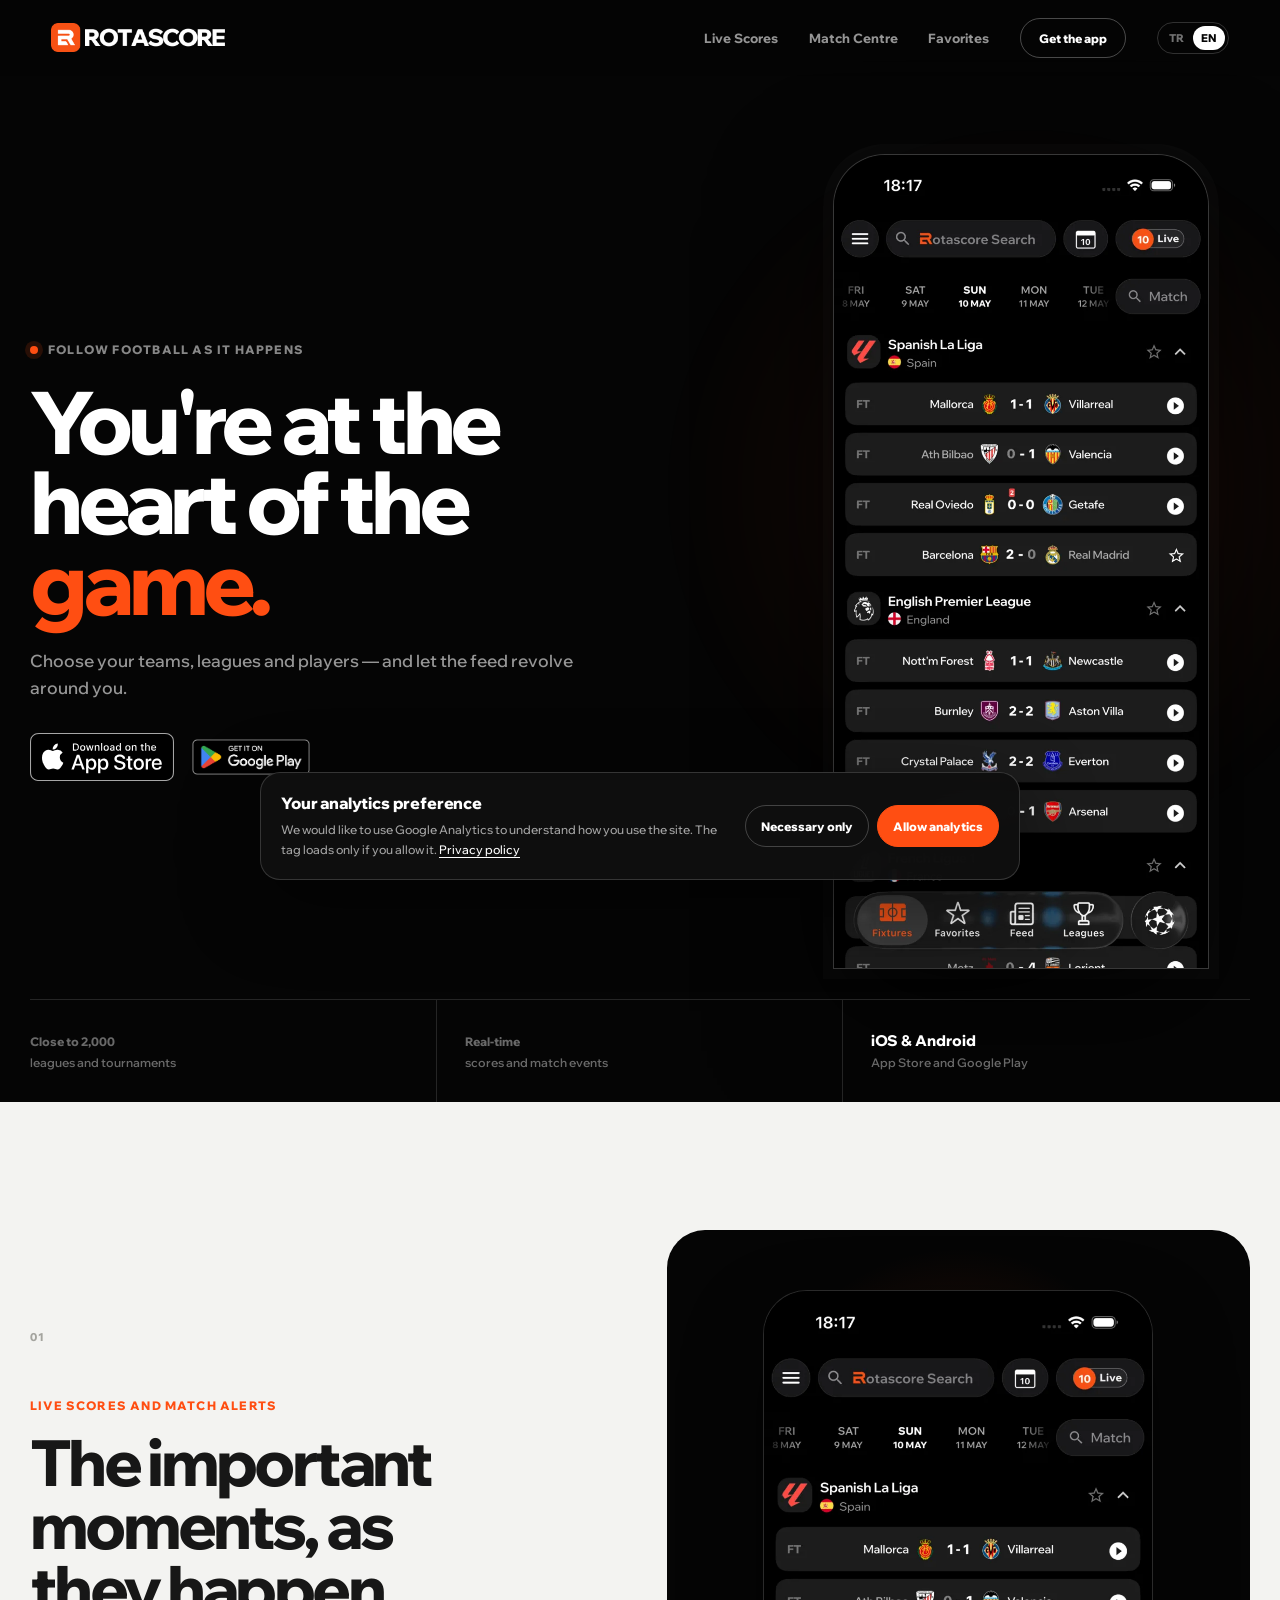
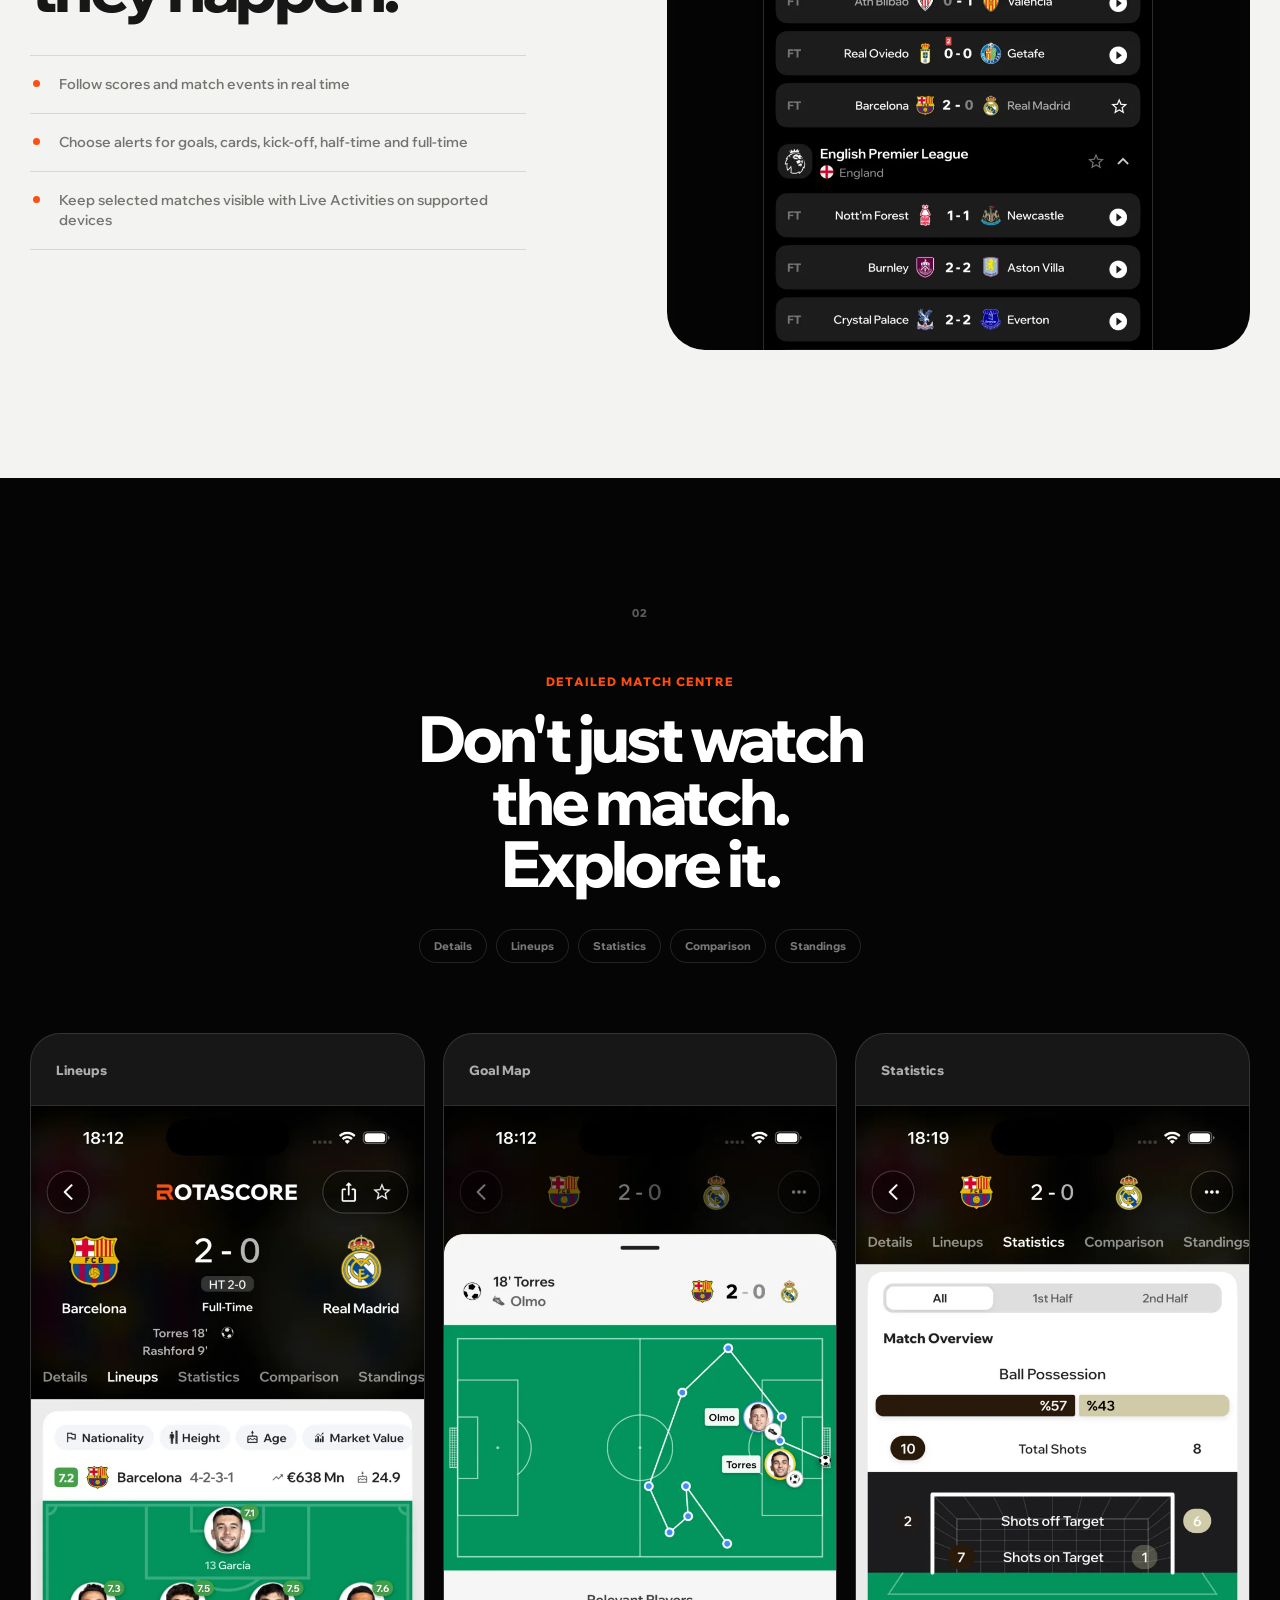
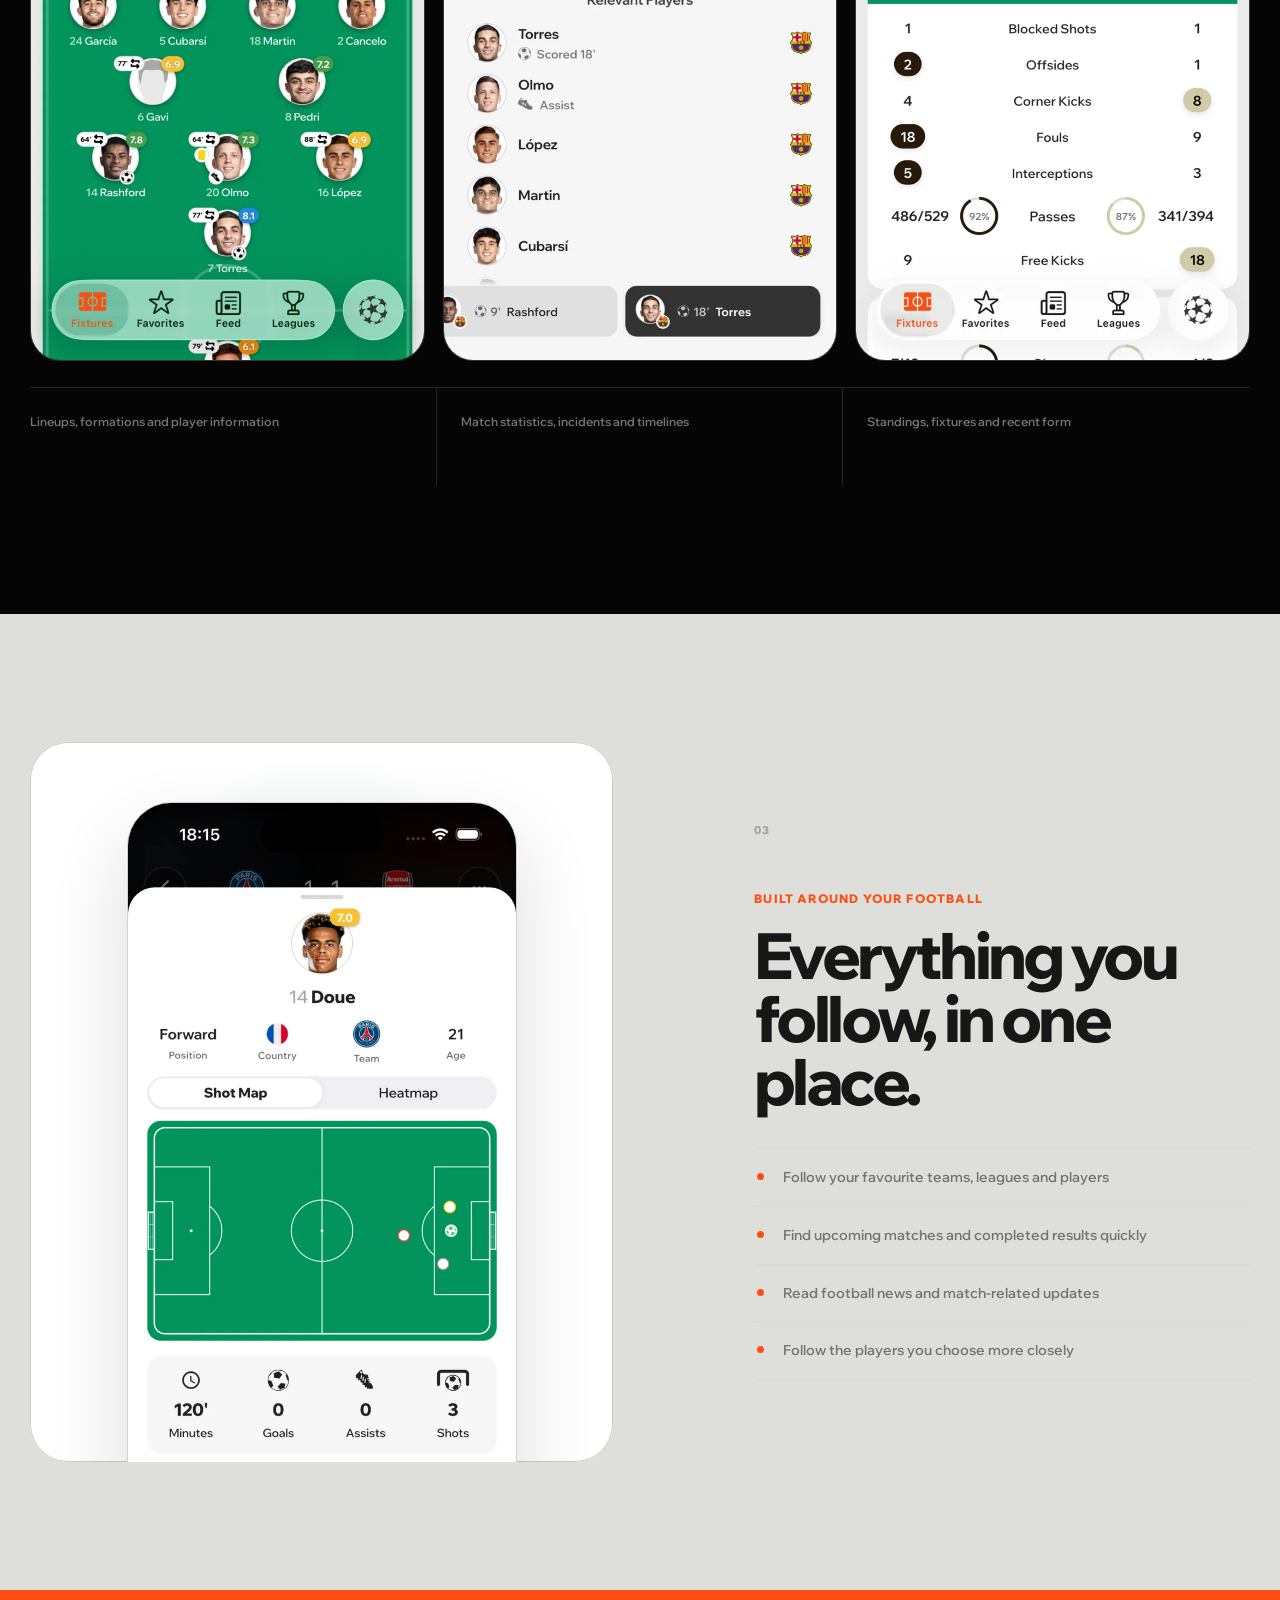
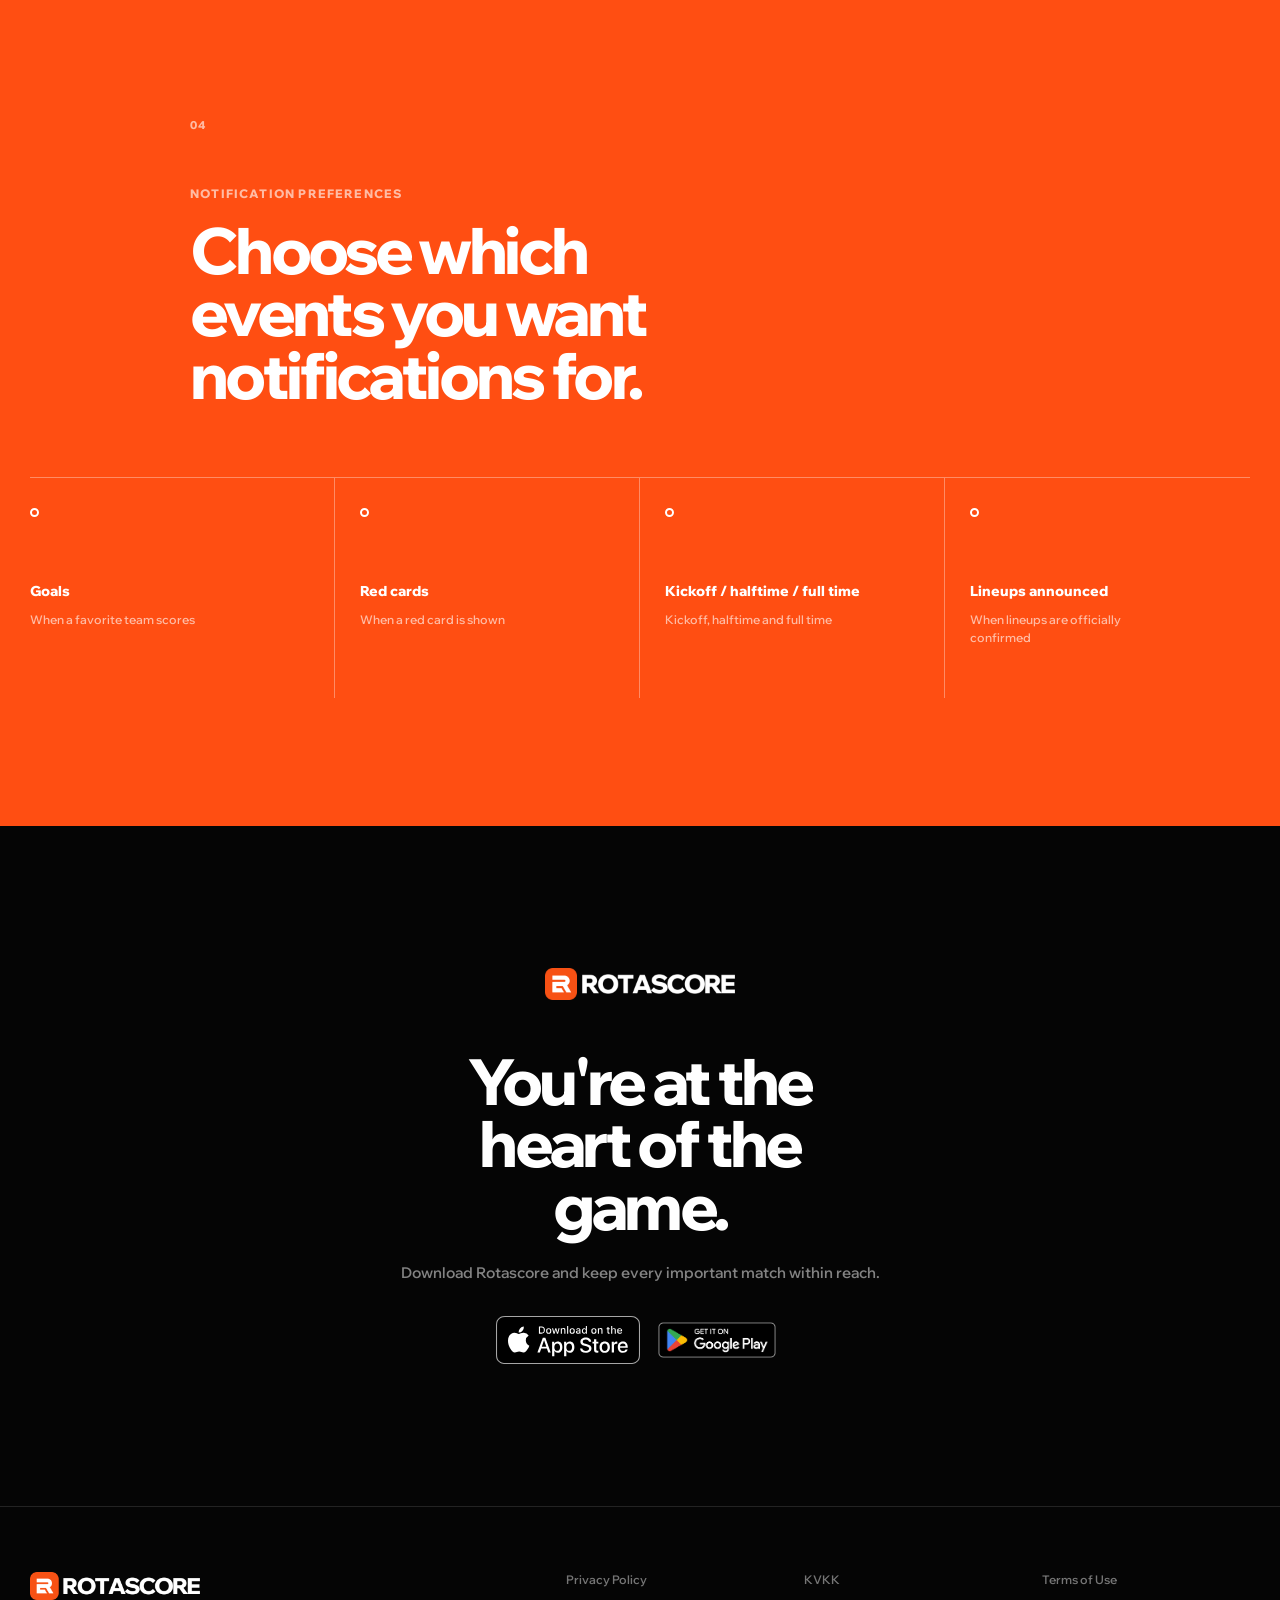
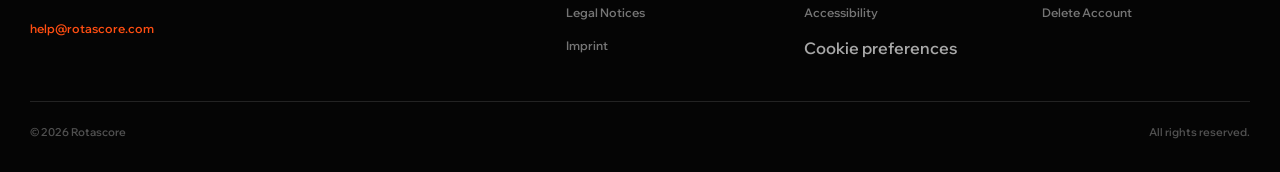
==== commit 61079ef4: "Add consent-gated GA4 tracking" ====
--- a/index.html
+++ b/index.html
@@ -30,6 +30,8 @@
   <script type="application/ld+json">
   {"@context":"https://schema.org","@type":"MobileApplication","name":"Rotascore","operatingSystem":"iOS, Android","applicationCategory":"SportsApplication","offers":{"@type":"Offer","price":"0","priceCurrency":"TRY"},"publisher":{"@type":"Organization","name":"Rotascore"},"url":"https://rotascore.com/","downloadUrl":["https://apps.apple.com/app/id6779008135","https://play.google.com/store/apps/details?id=com.rotascore.app"]}
   </script>
+  <link rel="stylesheet" href="/analytics-consent.css?v=1" />
+  <script src="/analytics-consent.js?v=1"></script>
 </head>
 <body>
   <a class="skip-link" href="#main"><span data-l="tr">İçeriğe geç</span><span data-l="en">Skip to content</span></a>
--- a/analytics-consent.css
+++ b/analytics-consent.css
@@ -0,0 +1,116 @@
+.rs-consent {
+  position: fixed;
+  z-index: 500;
+  right: 20px;
+  bottom: 20px;
+  left: 20px;
+  display: grid;
+  width: min(760px, calc(100% - 40px));
+  margin-inline: auto;
+  padding: 20px;
+  border: 1px solid rgba(255, 255, 255, 0.16);
+  border-radius: 20px;
+  background: rgba(15, 15, 15, 0.97);
+  box-shadow: 0 24px 80px rgba(0, 0, 0, 0.45);
+  color: #fff;
+  font-family: inherit;
+  grid-template-columns: minmax(0, 1fr) auto;
+  align-items: center;
+  gap: 24px;
+  -webkit-backdrop-filter: blur(20px);
+  backdrop-filter: blur(20px);
+}
+
+.rs-consent[hidden] { display: none; }
+.rs-consent [data-l] { display: inline; }
+html[data-lang="tr"] .rs-consent [data-l="en"],
+html[data-lang="en"] .rs-consent [data-l="tr"] { display: none; }
+
+.rs-consent__title {
+  margin: 0 0 7px;
+  color: #fff;
+  font-size: 1rem;
+  font-weight: 800;
+  letter-spacing: -0.01em;
+  line-height: 1.25;
+  outline: none;
+}
+
+.rs-consent__copy p {
+  max-width: 510px;
+  margin: 0;
+  color: rgba(255, 255, 255, 0.62);
+  font-size: 0.78rem;
+  font-weight: 500;
+  line-height: 1.55;
+}
+
+.rs-consent__copy a {
+  color: #fff;
+  text-decoration: underline;
+  text-underline-offset: 3px;
+}
+
+.rs-consent__actions { display: flex; gap: 8px; }
+
+.rs-consent__button {
+  min-height: 42px;
+  padding: 9px 15px;
+  border: 1px solid rgba(255, 255, 255, 0.22);
+  border-radius: 999px;
+  color: #fff;
+  font: inherit;
+  font-size: 0.72rem;
+  font-weight: 800;
+  white-space: nowrap;
+  cursor: pointer;
+}
+
+.rs-consent__button--necessary { background: transparent; }
+.rs-consent__button--accept { border-color: #ff4e12; background: #ff4e12; }
+.rs-consent__button:hover { border-color: rgba(255, 255, 255, 0.55); }
+.rs-consent__button--accept:hover { border-color: #ff6a38; background: #ff6a38; }
+.rs-consent__button:focus-visible,
+.rs-consent__copy a:focus-visible,
+.rs-consent-settings:focus-visible { outline: 2px solid #ff4e12; outline-offset: 3px; }
+
+.rs-consent-settings {
+  padding: 0;
+  border: 0;
+  background: transparent;
+  color: inherit;
+  font: inherit;
+  font-size: inherit;
+  text-align: left;
+  cursor: pointer;
+  opacity: 0.65;
+}
+
+.rs-consent-settings:hover { opacity: 1; }
+.rs-consent-settings [data-l] { display: inline; }
+html[data-lang="tr"] .rs-consent-settings [data-l="en"],
+html[data-lang="en"] .rs-consent-settings [data-l="tr"] { display: none; }
+
+@media (max-width: 680px) {
+  .rs-consent {
+    right: 12px;
+    bottom: max(12px, env(safe-area-inset-bottom));
+    left: 12px;
+    width: auto;
+    padding: 17px;
+    border-radius: 18px;
+    grid-template-columns: 1fr;
+    gap: 16px;
+  }
+
+  .rs-consent__actions { display: grid; grid-template-columns: 1fr 1fr; }
+  .rs-consent__button { white-space: normal; }
+}
+
+@media (max-width: 380px) {
+  .rs-consent__actions { grid-template-columns: 1fr; }
+}
+
+@media (prefers-reduced-motion: reduce) {
+  .rs-consent *, .rs-consent-settings { transition: none !important; }
+}
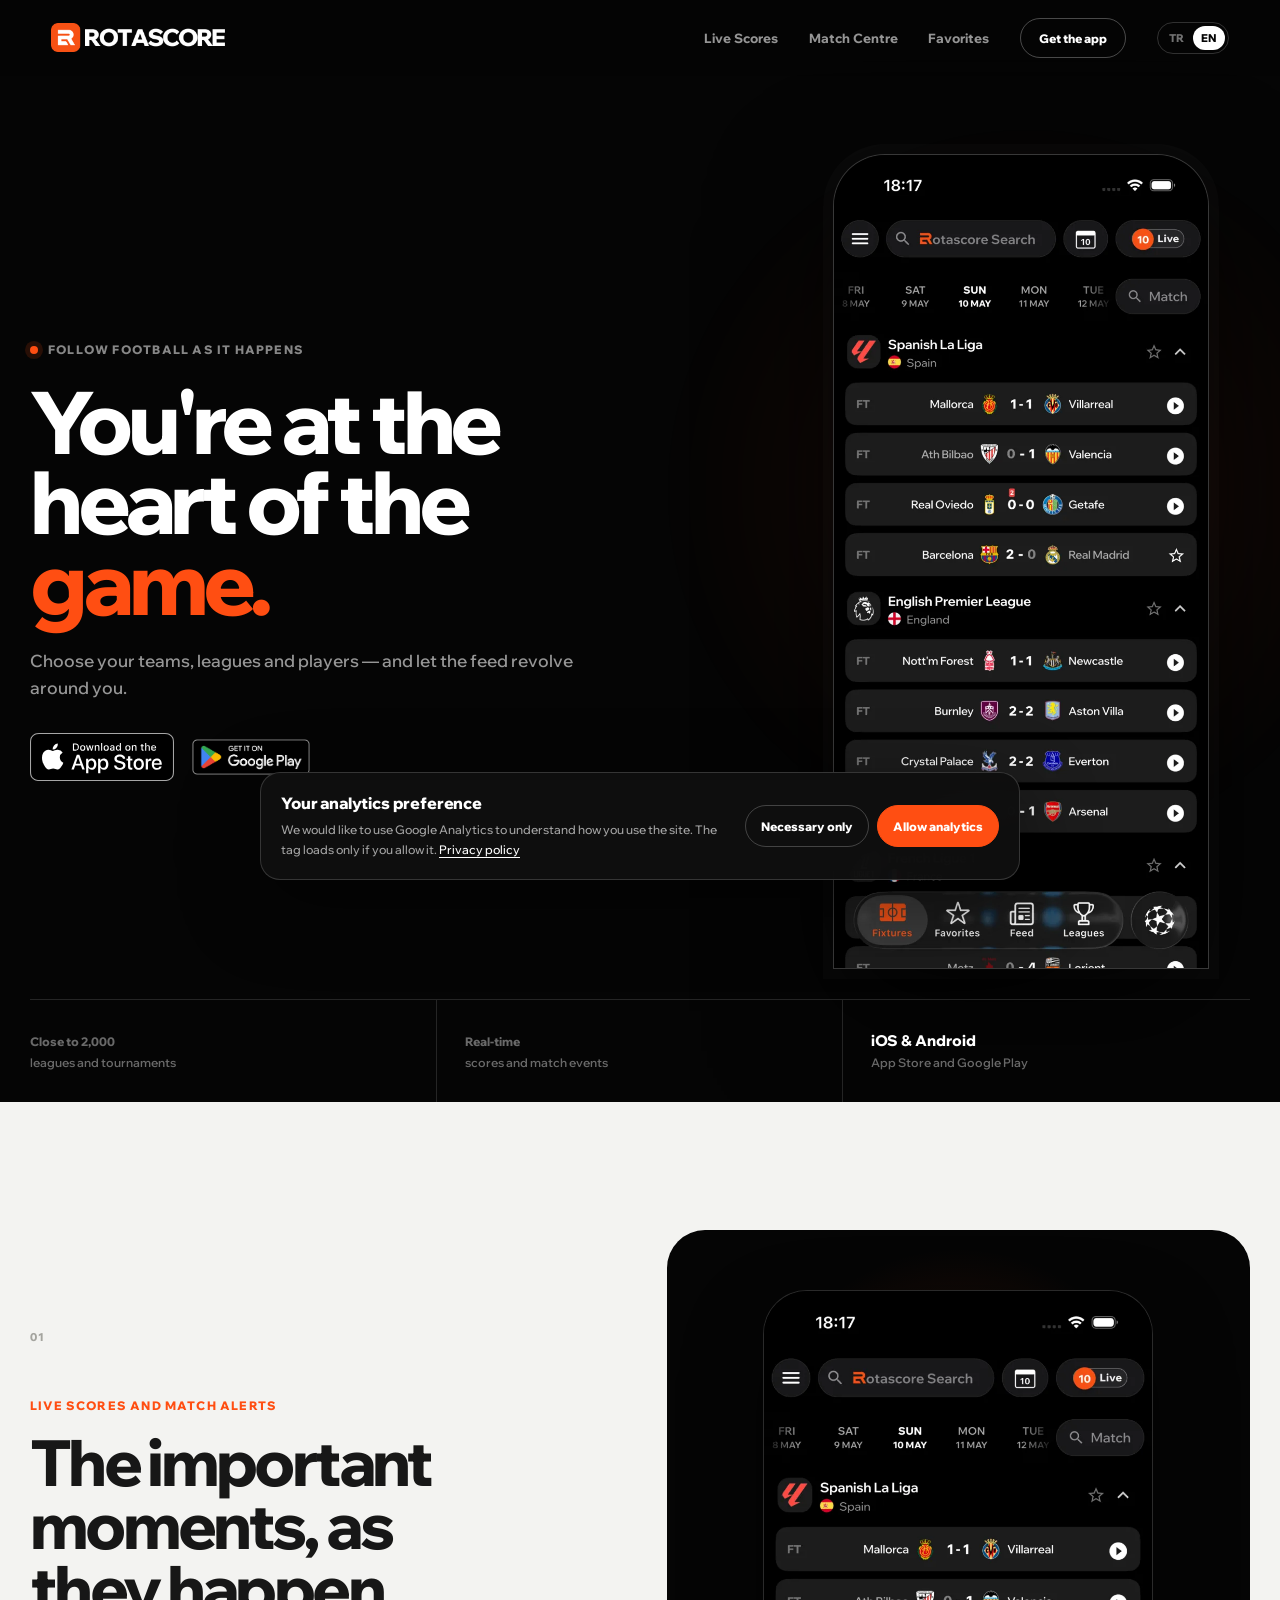
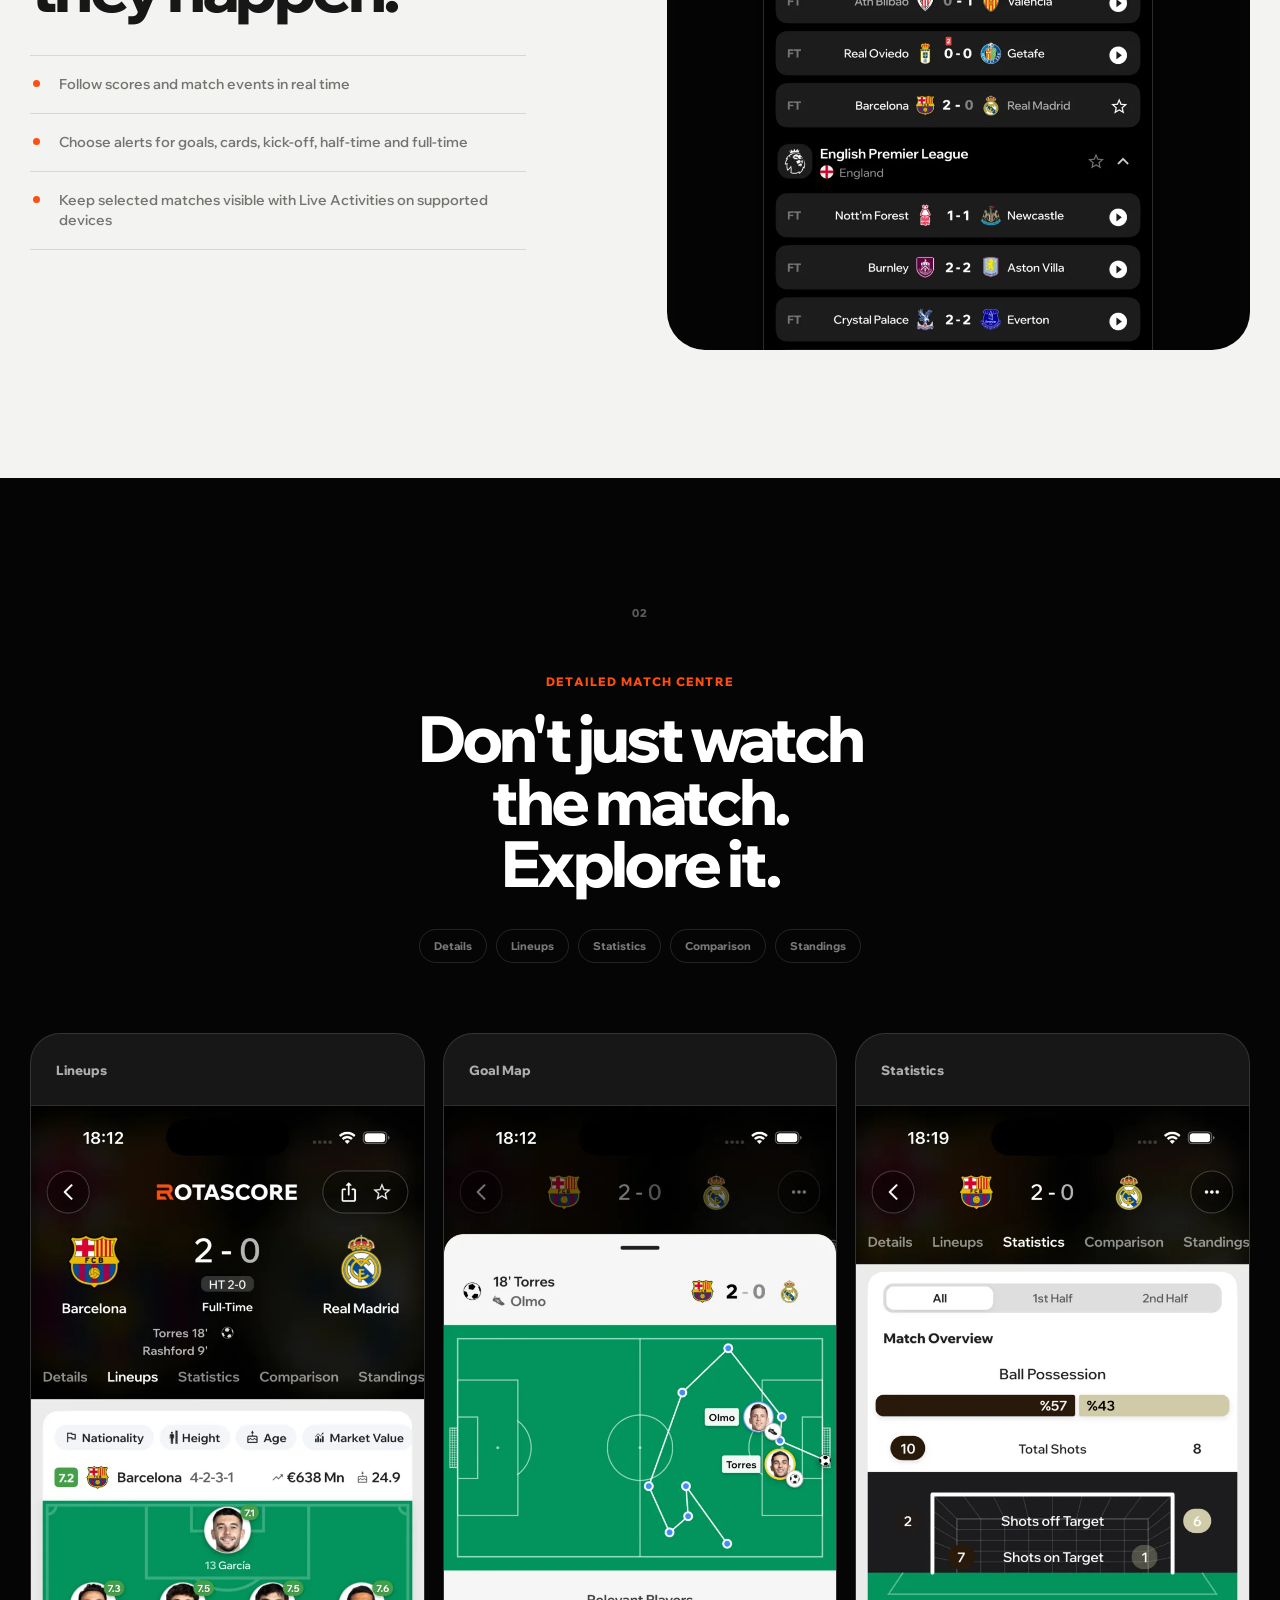
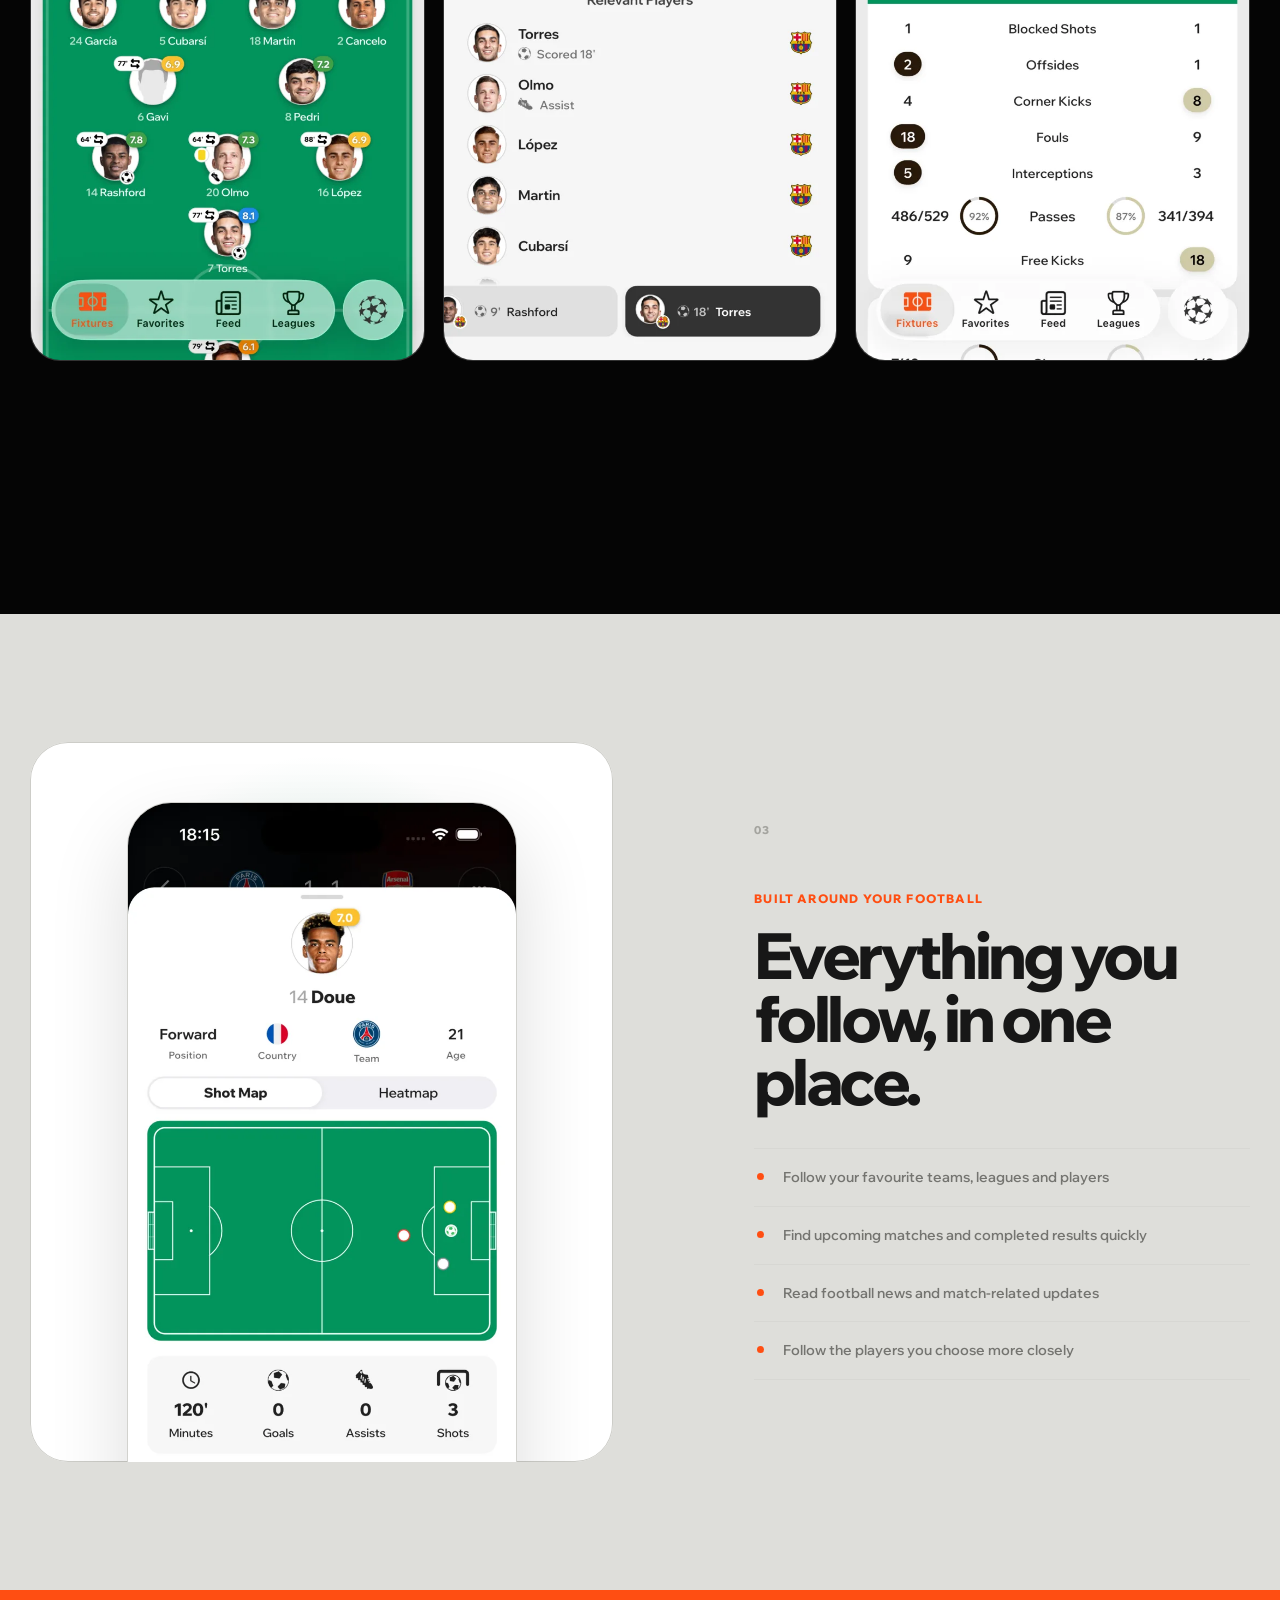
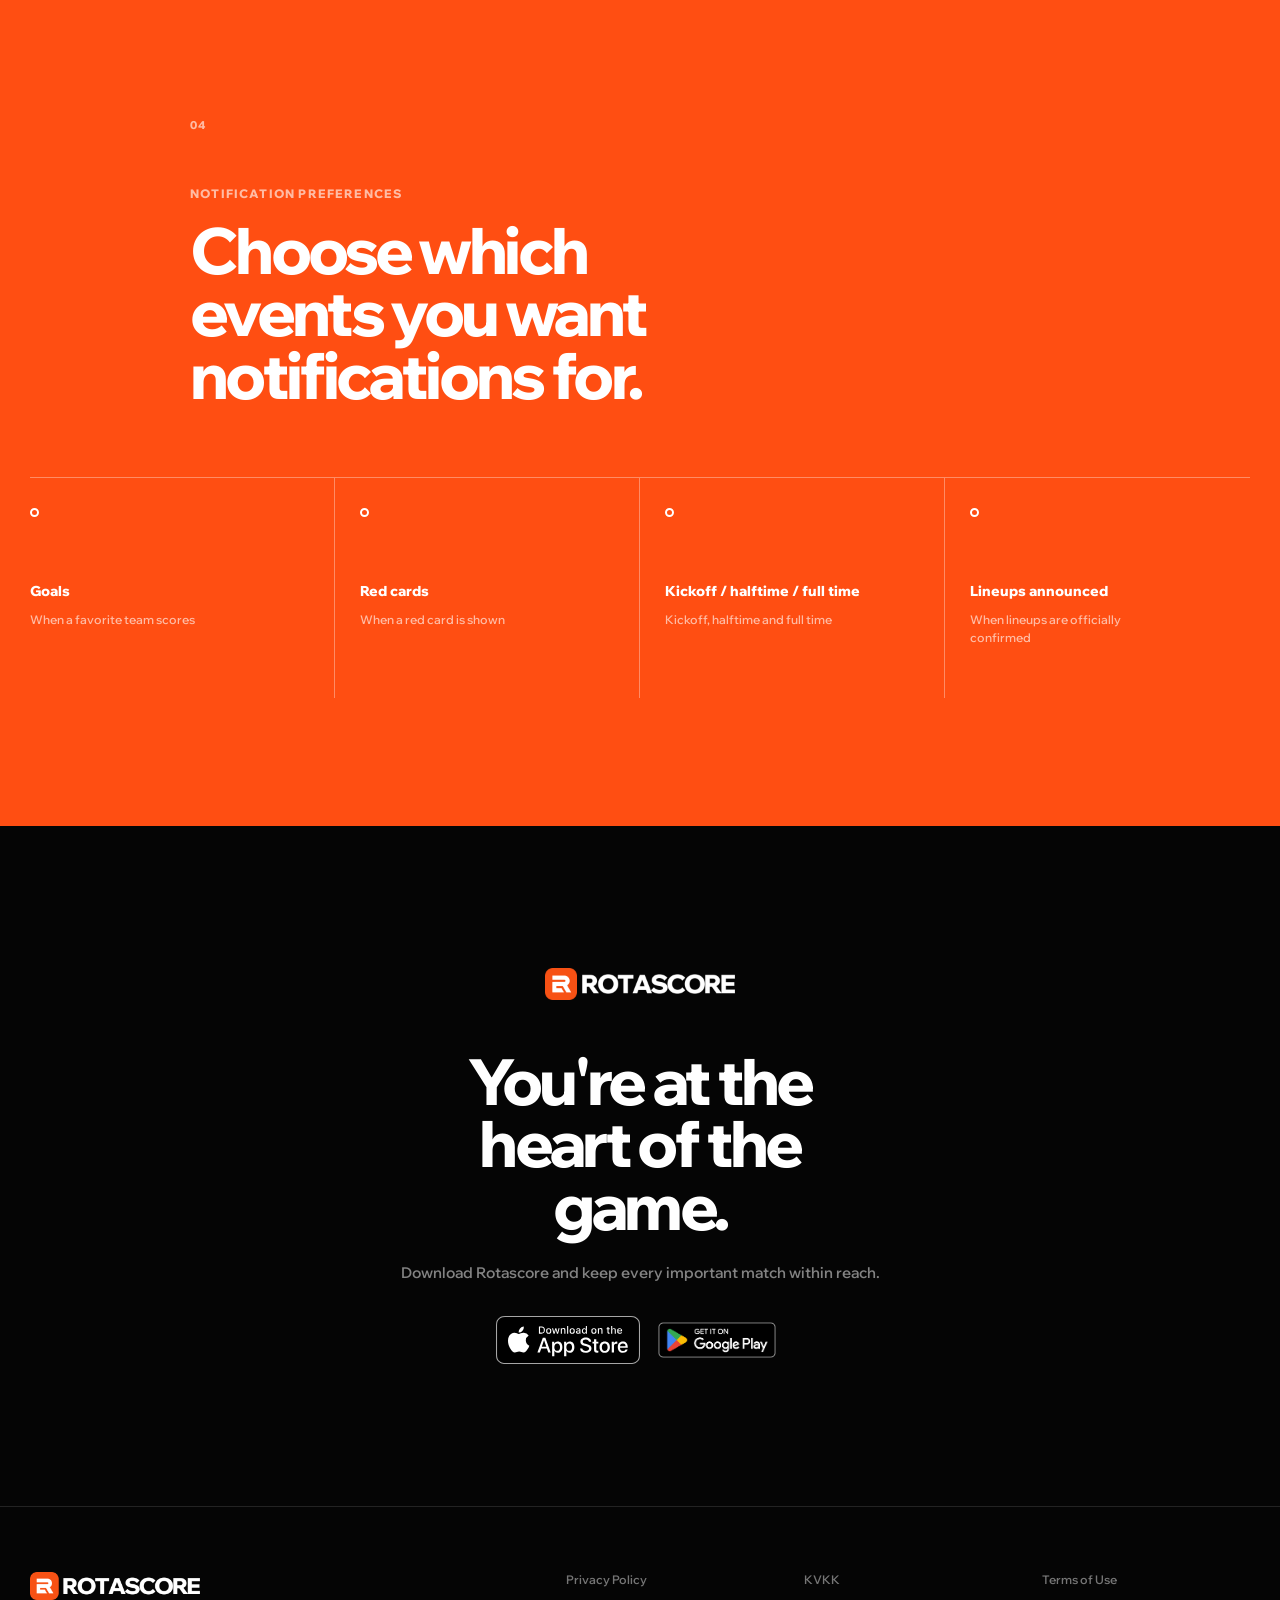
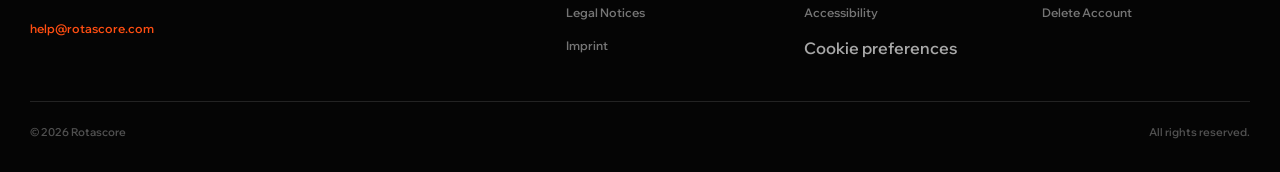
==== commit 0546a36f: "Load AdSense on the Rotascore website" ====
--- a/index.html
+++ b/index.html
@@ -3,6 +3,8 @@
 <head>
   <meta charset="UTF-8" />
   <meta name="viewport" content="width=device-width, initial-scale=1.0" />
+  <meta name="google-adsense-account" content="ca-pub-6052252045923521" />
+  <script async src="https://pagead2.googlesyndication.com/pagead/js/adsbygoogle.js?client=ca-pub-6052252045923521" crossorigin="anonymous"></script>
   <title>Rotascore — Sahanın Merkezinde Sen Varsın</title>
   <meta name="description" content="Dünyanın dört bir yanındaki 2.000'e yakın lig ve turnuvadan canlı skorları, anlık maç bildirimlerini, kadroları, puan durumlarını, ayrıntılı istatistikleri ve maç özetlerini gör." />
   <meta name="theme-color" content="#050505" />
@@ -31,7 +33,7 @@
   {"@context":"https://schema.org","@type":"MobileApplication","name":"Rotascore","operatingSystem":"iOS, Android","applicationCategory":"SportsApplication","offers":{"@type":"Offer","price":"0","priceCurrency":"TRY"},"publisher":{"@type":"Organization","name":"Rotascore"},"url":"https://rotascore.com/","downloadUrl":["https://apps.apple.com/app/id6779008135","https://play.google.com/store/apps/details?id=com.rotascore.app"]}
   </script>
   <link rel="stylesheet" href="/analytics-consent.css?v=1" />
-  <script src="/analytics-consent.js?v=1"></script>
+  <script src="/analytics-consent.js?v=2"></script>
 </head>
 <body>
   <a class="skip-link" href="#main"><span data-l="tr">İçeriğe geç</span><span data-l="en">Skip to content</span></a>
